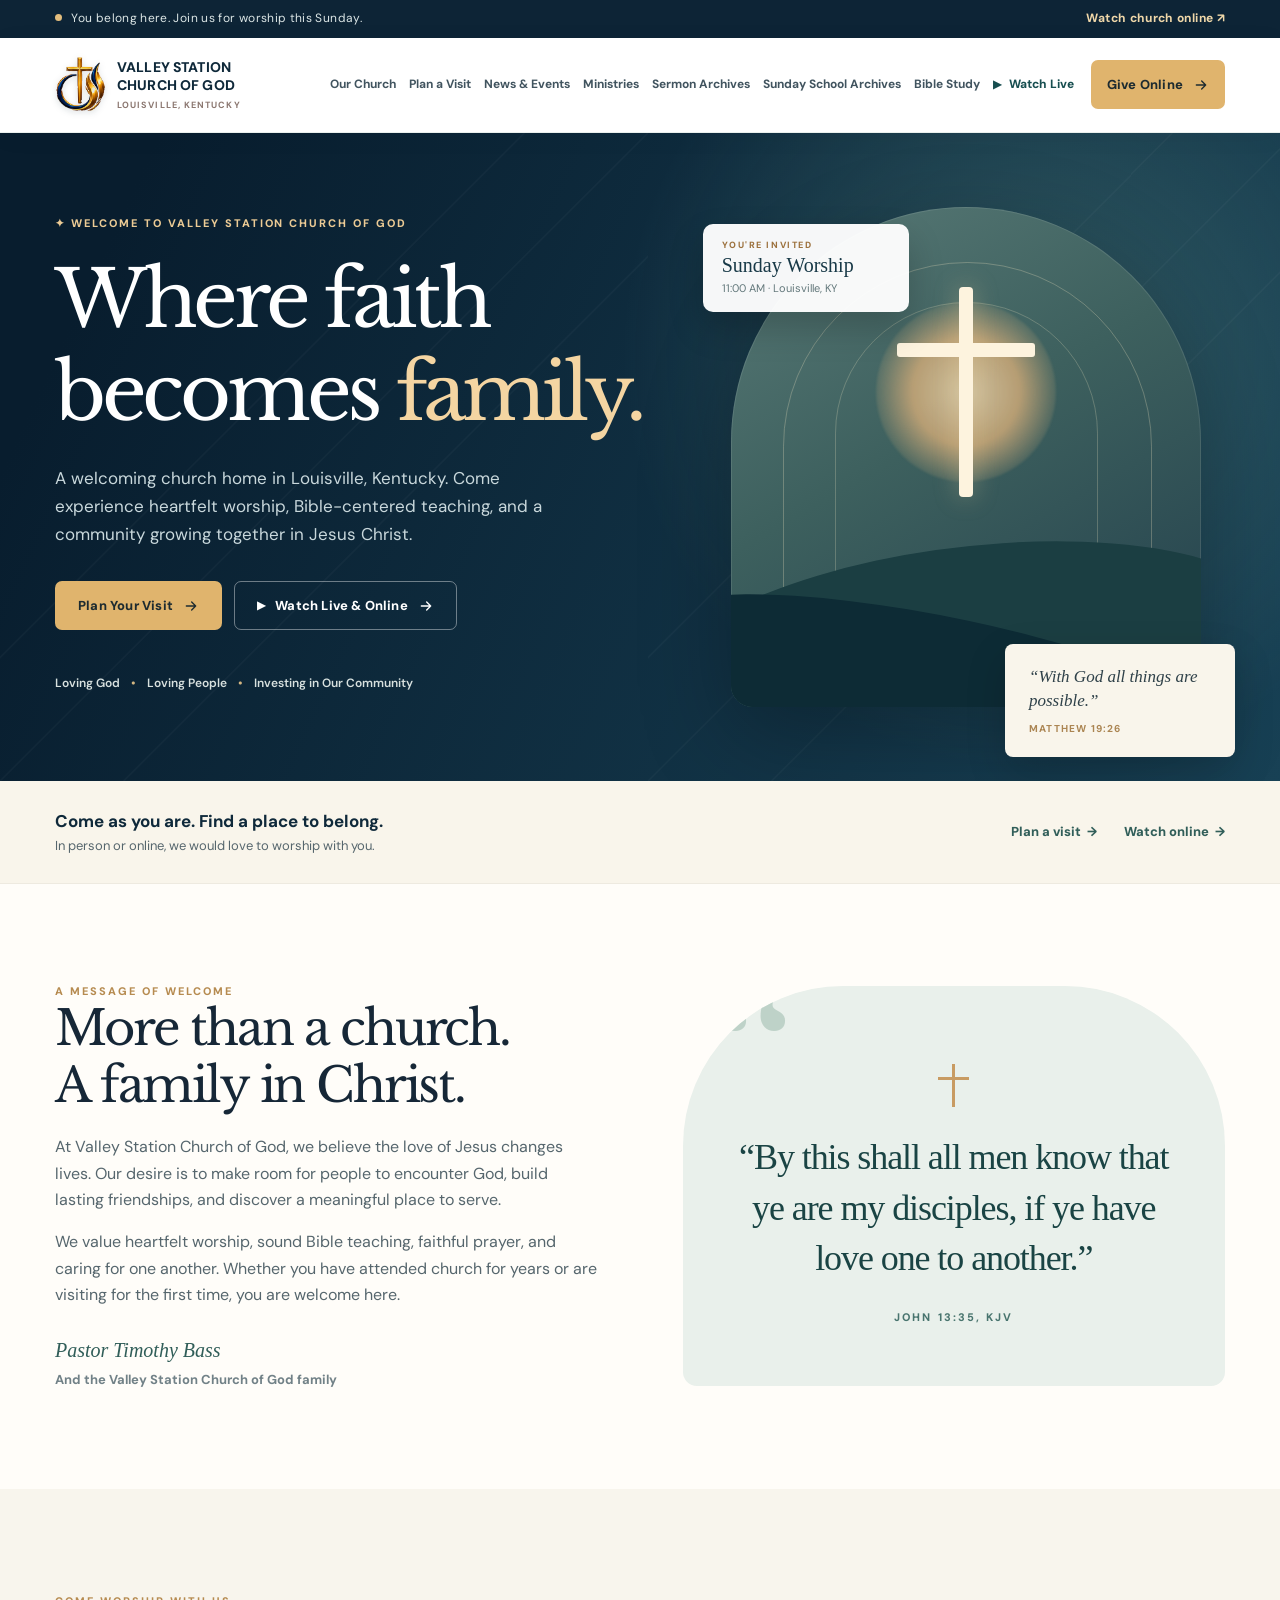
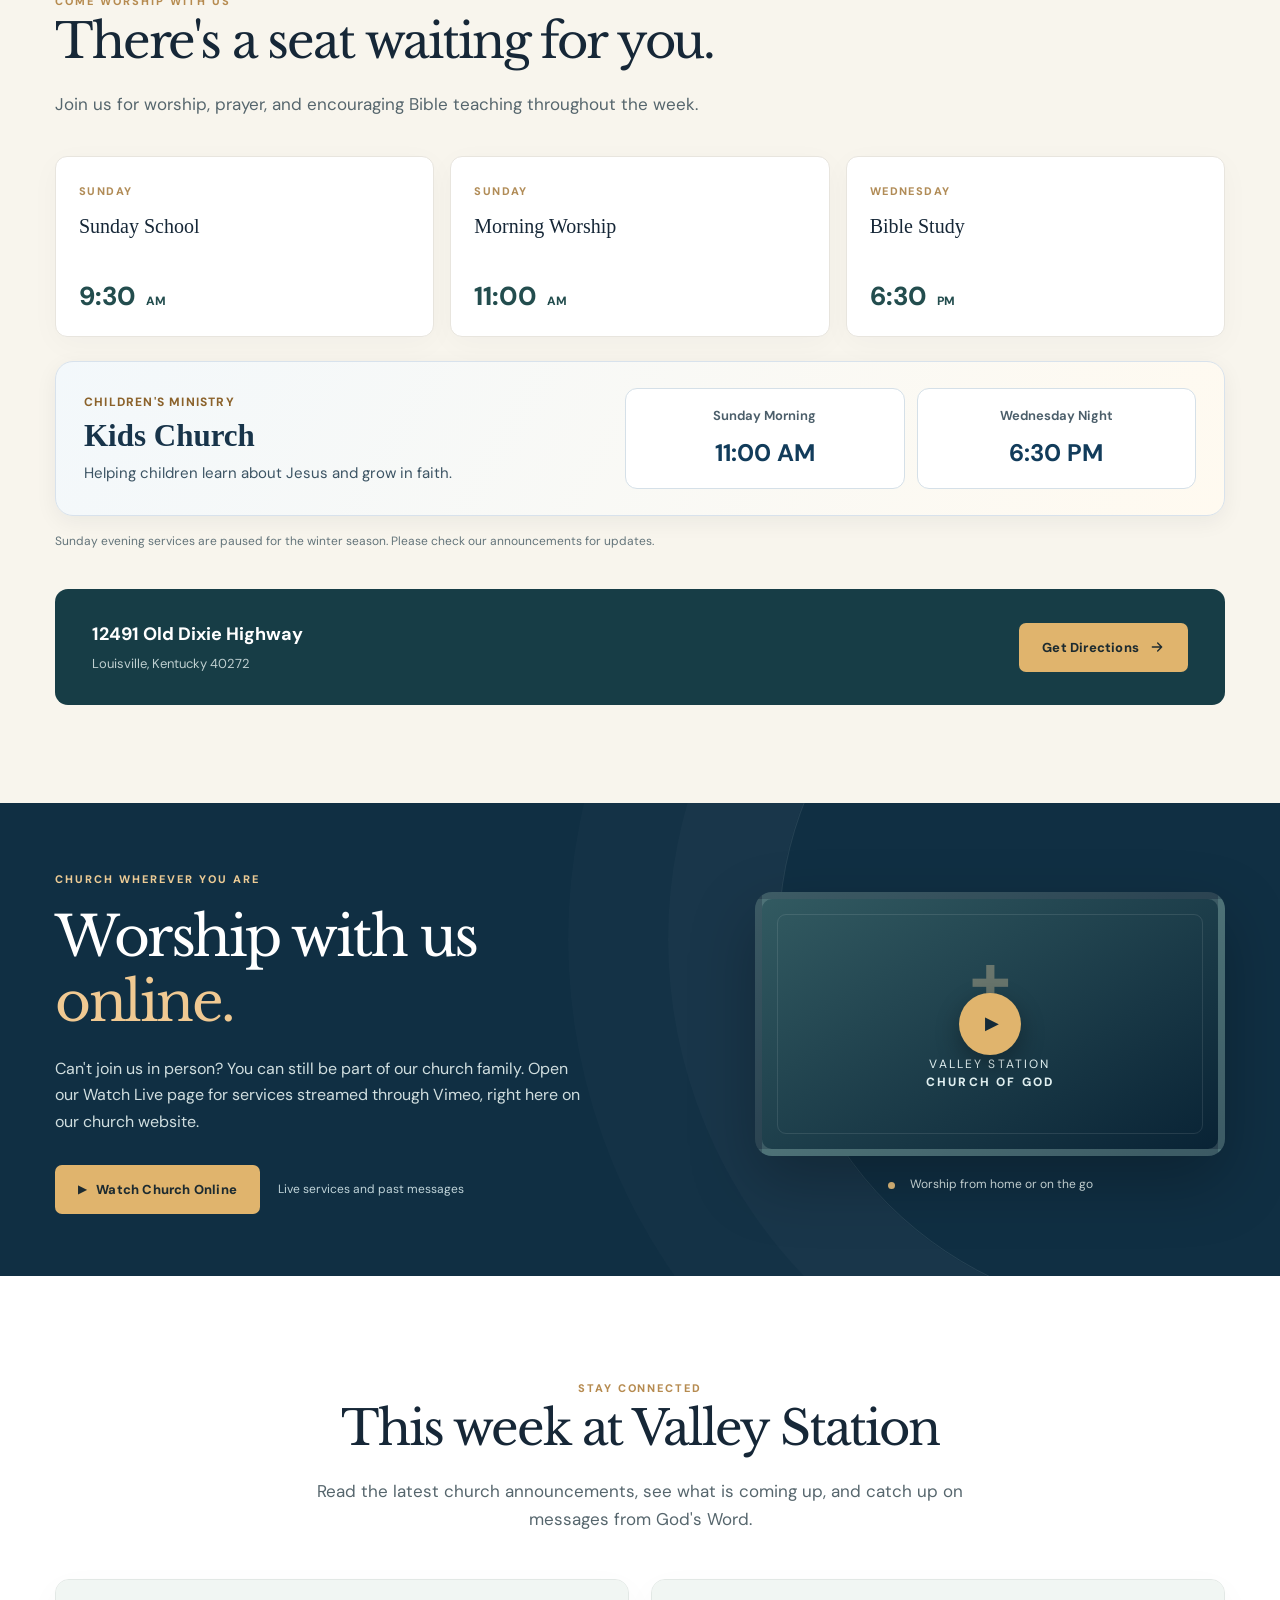
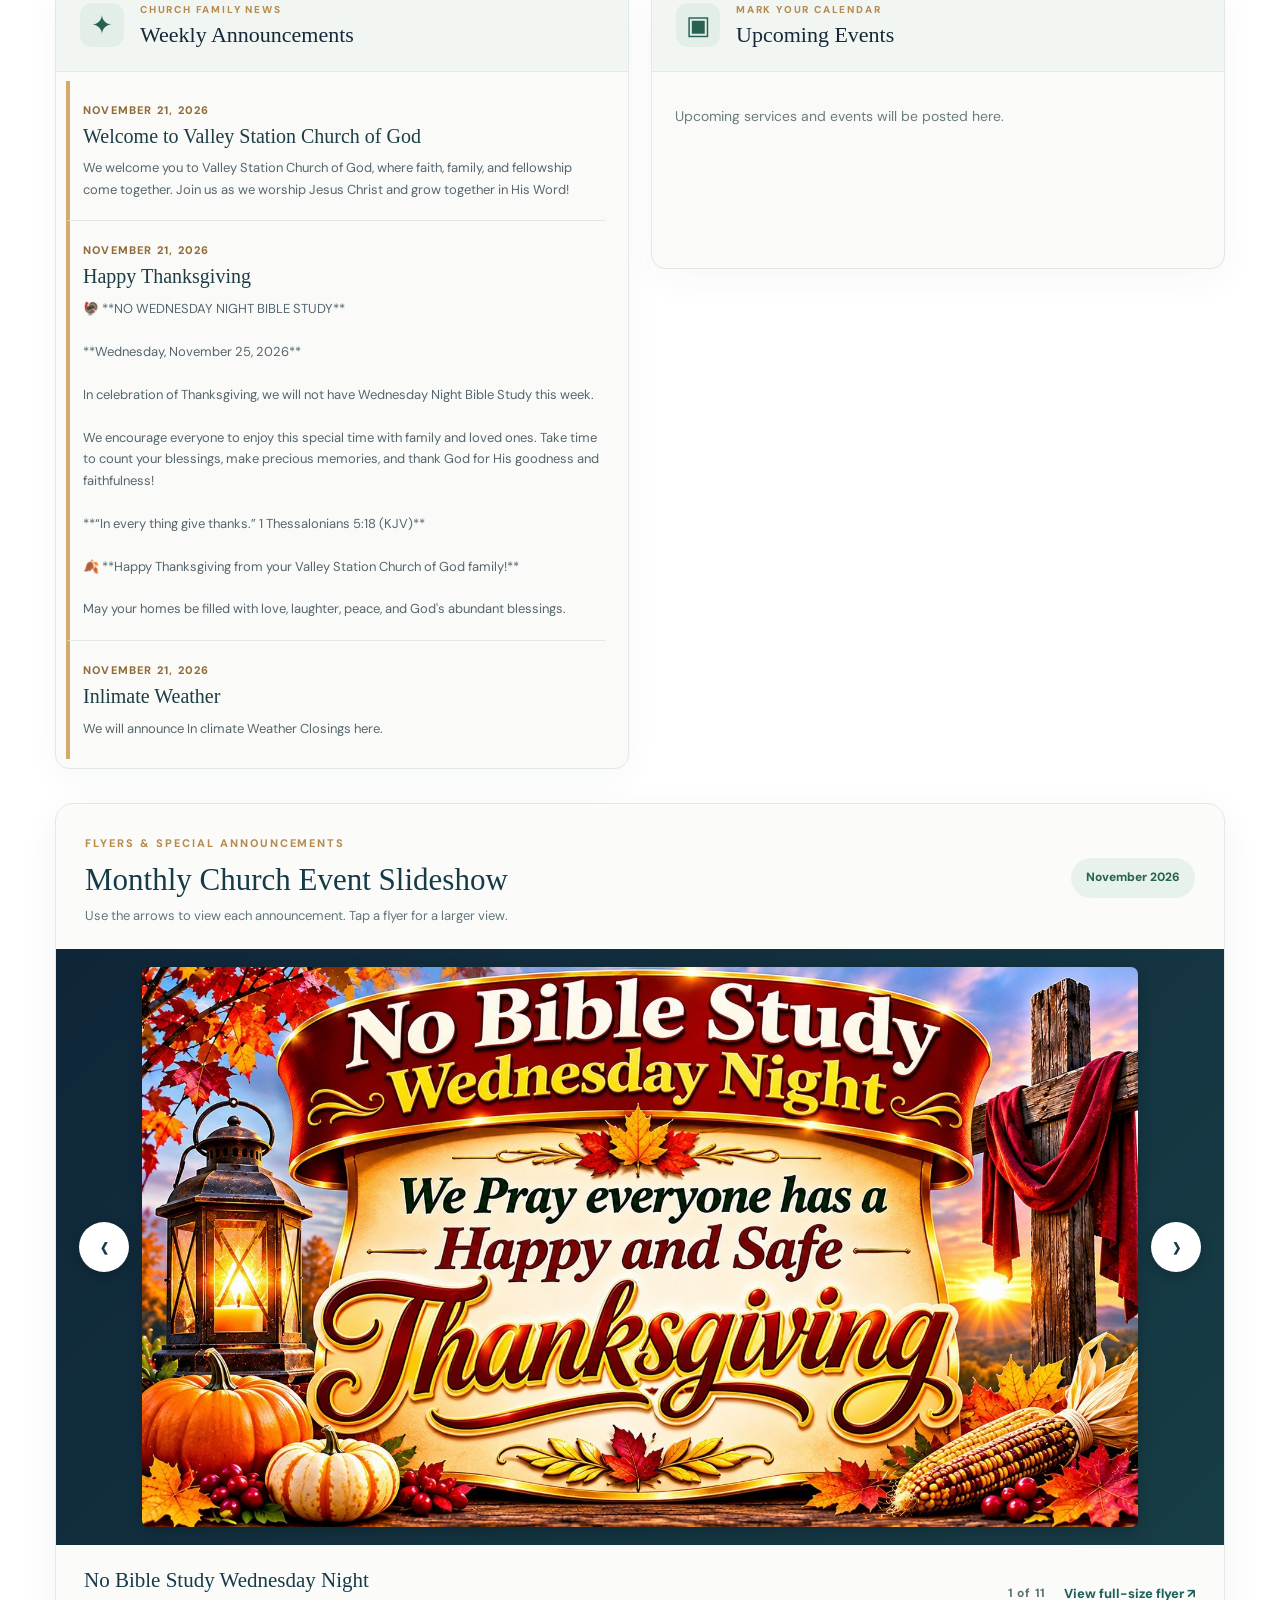
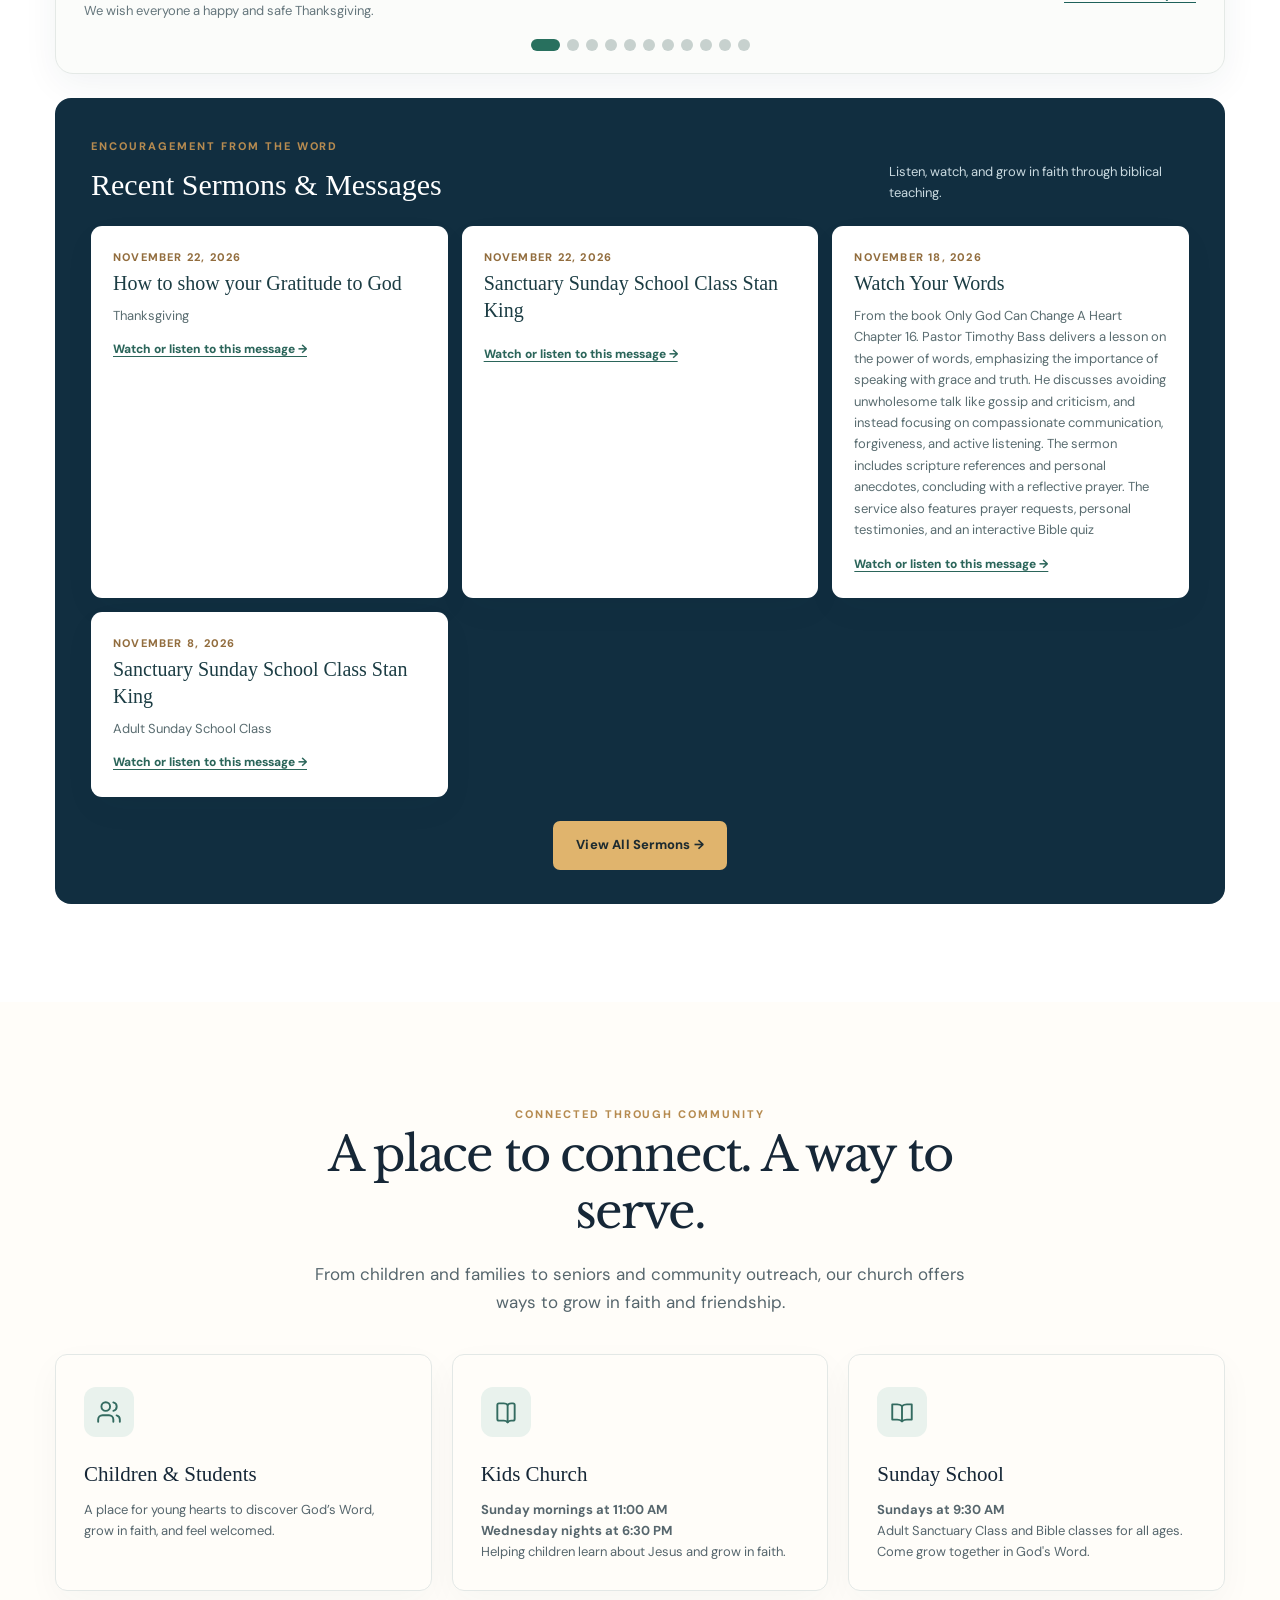
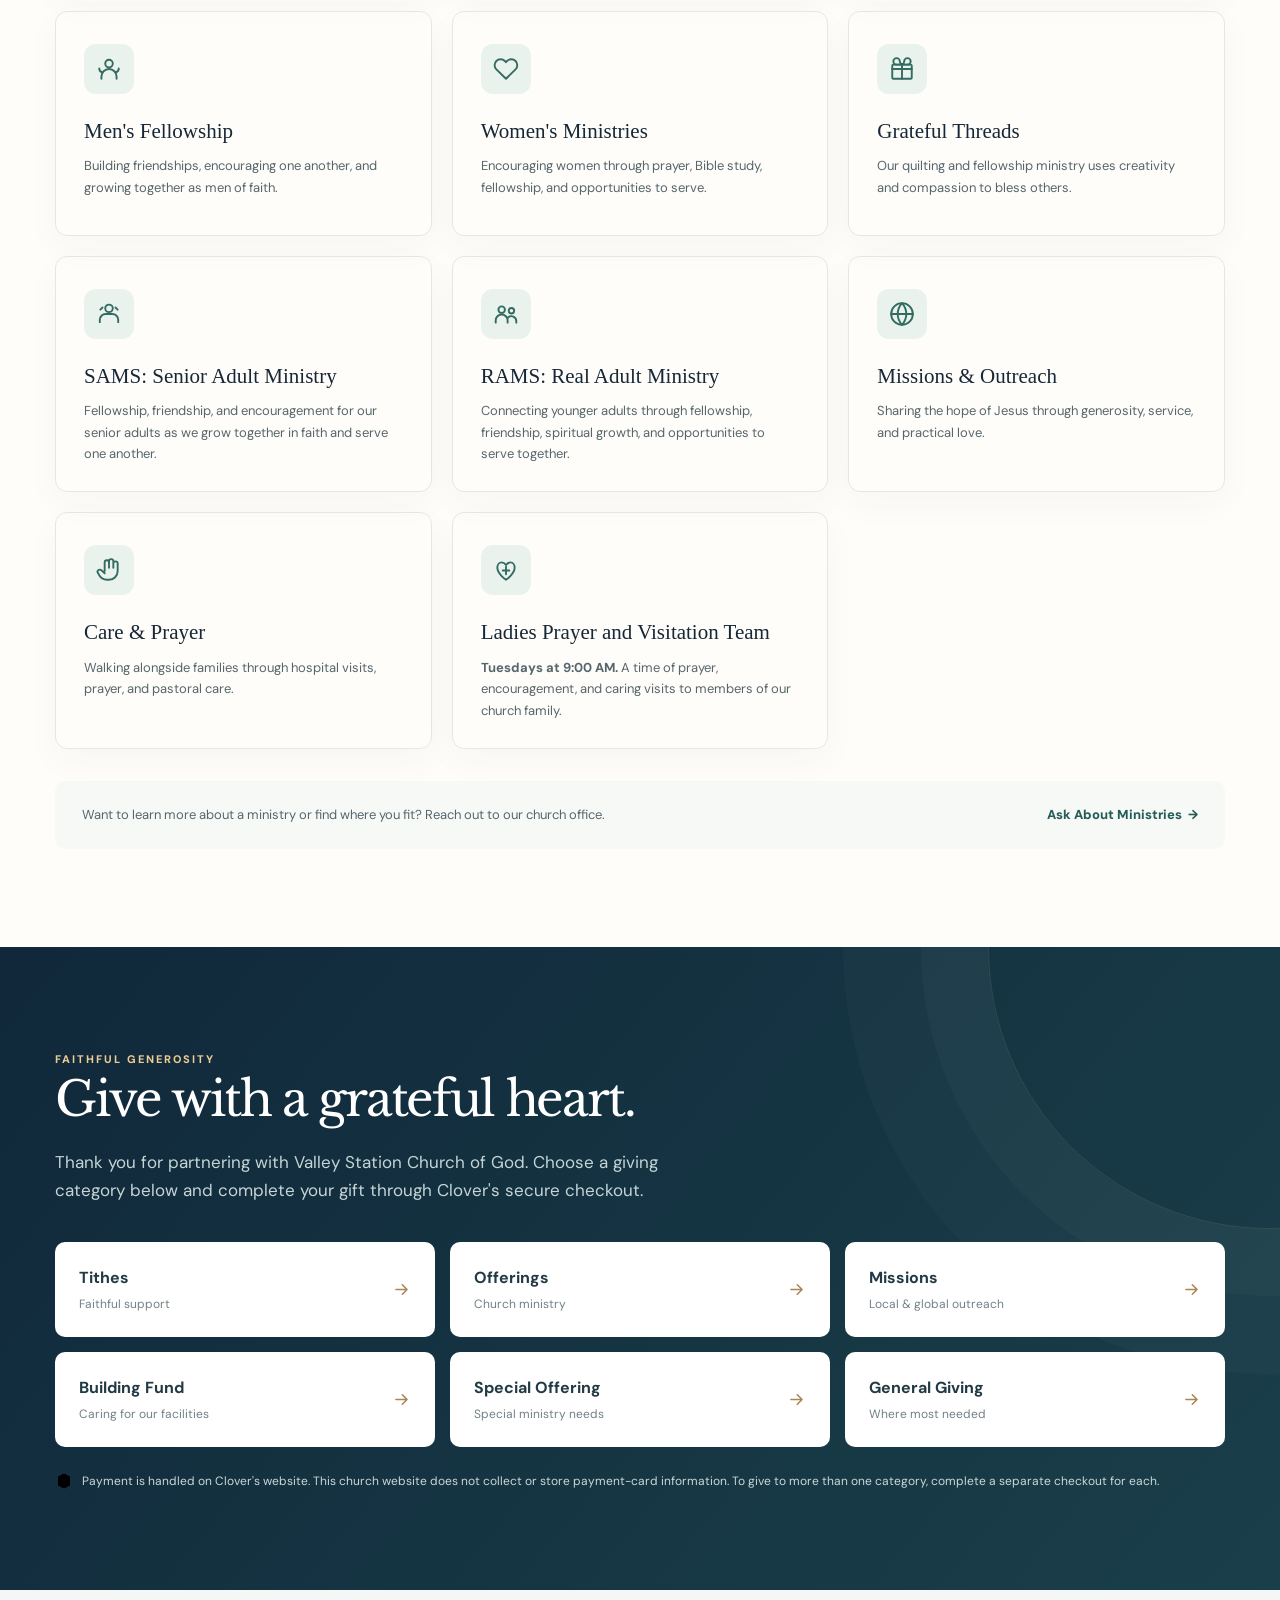
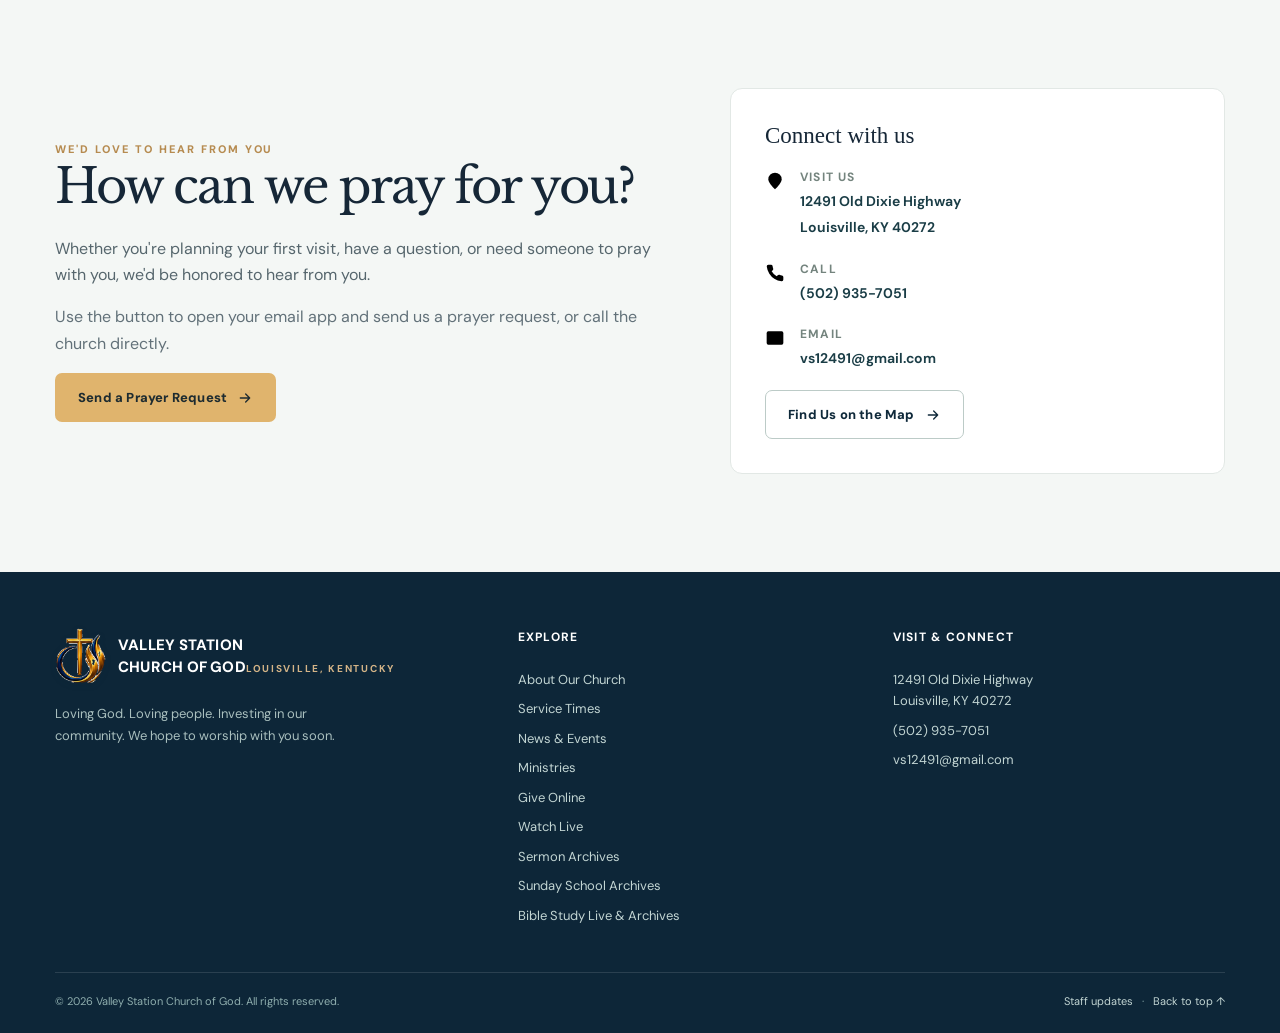
==== index.html @ 4fb1ce66 "Update navigation and footer links in index.html Added a new 'Bible Study Live & Archives' link to t" ====
<!doctype html>
<html lang="en">
<head>
  <meta charset="utf-8">
  <meta name="viewport" content="width=device-width, initial-scale=1">
  <meta name="theme-color" content="#112b40">
  <meta name="description" content="Welcome to Valley Station Church of God in Louisville, Kentucky. Join us for Spirit-filled worship, Bible teaching, ministries for every generation, and a place to belong.">
  <meta property="og:title" content="Valley Station Church of God | Welcome Home">
  <meta property="og:description" content="Loving God. Loving People. Investing in Our Community. A place for you in Louisville, Kentucky.">
  <meta property="og:type" content="website">
  <meta property="og:url" content="https://myvscog.org/">
  <meta name="color-scheme" content="light">
  <link rel="icon" href="assets/icon-192.png" type="image/png">
  <link rel="apple-touch-icon" href="assets/icon-192.png">
  <link rel="manifest" href="manifest.webmanifest">
  <link rel="preconnect" href="https://fonts.googleapis.com">
  <link rel="preconnect" href="https://fonts.gstatic.com" crossorigin>
  <link rel="stylesheet" href="styles.css">
  <link rel="stylesheet" href="events-slideshow.css">
  <style>@media (min-width: 1001px) {.schedule {grid-template-columns: repeat(3, minmax(0, 1fr));}}
  /* Kids Church service schedule, responsive and independent from the site's main CSS. */
  .kids-church-schedule {margin:24px 0 16px; padding:26px 28px; border:1px solid #d8e2ec; border-radius:18px; background:linear-gradient(120deg,#f3f8fb,#fffaf0); display:grid; grid-template-columns:minmax(0,1fr) minmax(310px,1.1fr); gap:22px; align-items:center; box-shadow:0 6px 22px rgba(10,35,58,.06);}
  .kids-church-intro {min-width:0;}
  .kids-church-label {display:block; font-size:12px; font-weight:750; text-transform:uppercase; letter-spacing:.1em; color:#8b622b; margin-bottom:5px;}
  .kids-church-intro h3 {font-family:Georgia,'Times New Roman',serif; color:#18344a; font-size:clamp(24px,3vw,31px); line-height:1.15; margin:0 0 8px;}
  .kids-church-intro p {color:#3c5464; font-size:15px; line-height:1.55; margin:0;}
  .kids-church-times {display:grid; grid-template-columns:repeat(2,minmax(0,1fr)); gap:12px;}
  .kids-church-time {background:#fff; border:1px solid #d5e0e8; border-radius:12px; padding:16px 13px; text-align:center; min-width:0;}
  .kids-church-time span {display:block; color:#4b5e6a; font-size:13px; font-weight:650; margin-bottom:6px;}
  .kids-church-time strong {display:block; color:#123c5b; font-size:clamp(19px,2vw,24px); white-space:nowrap;}
  @media(max-width:760px) {.kids-church-schedule {grid-template-columns:1fr; padding:20px; gap:16px;}}
  @media(max-width:390px) {.kids-church-times {grid-template-columns:1fr;}}
  </style>
  <title>Valley Station Church of God | Louisville, Kentucky</title>
  <script type="application/ld+json">{"@context":"https://schema.org","@type":"Church","name":"Valley Station Church of God","telephone":"+1-502-935-7051","email":"vs12491@gmail.com","address":{"@type":"PostalAddress","streetAddress":"12491 Old Dixie Highway","addressLocality":"Louisville","addressRegion":"KY","postalCode":"40272","addressCountry":"US"}}</script>
</head>
<body>
<a class="skip-link" href="#main">Skip to main content</a>
<div class="top-note"><div class="container"><span><span class="top-dot" aria-hidden="true"></span> You belong here. Join us for worship this Sunday.</span><a class="top-watch" href="/watch/">Watch church online <span aria-hidden="true">↗</span></a></div></div>
<header class="header" id="top"><div class="container nav">
<a class="brand" href="#top" aria-label="Valley Station Church of God homepage"><img src="assets/church-of-god-logo.png" class="brand-logo" alt="Church of God emblem" width="51" height="57"><span><span class="brand-name">VALLEY STATION<br>CHURCH OF GOD</span><span class="brand-sub">Louisville, Kentucky</span></span></a>
<button class="menu-toggle" type="button" aria-label="Open menu" aria-expanded="false" aria-controls="site-nav"><svg viewBox="0 0 24 24" fill="none" stroke="currentColor" stroke-width="2" stroke-linecap="round"><path d="M4 7h16M4 12h16M4 17h16"/></svg></button>
<nav class="nav-links" id="site-nav" aria-label="Main navigation"><a href="#welcome">Our Church</a><a href="#visit">Plan a Visit</a><a href="#news">News &amp; Events</a><a href="#ministries">Ministries</a><a href="/sermons/">Sermon Archives</a><a href="/sunday-school/">Sunday School Archives</a><a href="/bible-study/">Bible Study</a><a class="nav-watch" href="/watch/"><span aria-hidden="true">▶</span> Watch Live</a><a class="btn" href="#give">Give Online <svg aria-hidden="true" viewBox="0 0 24 24" fill="none" stroke="currentColor" stroke-width="2" stroke-linecap="round" stroke-linejoin="round"><path d="M5 12h14m-6-6 6 6-6 6"/></svg></a></nav>
</div></header>
<main id="main">
<section class="hero" aria-labelledby="hero-heading"><div class="container hero-inner"><div class="hero-copy"><span class="eyebrow light"><span class="tiny-cross" aria-hidden="true">✦</span> Welcome to Valley Station Church of God</span><h1 id="hero-heading">Where faith<br>becomes <em>family.</em></h1><p>A welcoming church home in Louisville, Kentucky. Come experience heartfelt worship, Bible-centered teaching, and a community growing together in Jesus Christ.</p><div class="hero-actions"><a class="btn" href="#visit">Plan Your Visit <svg aria-hidden="true" viewBox="0 0 24 24" fill="none" stroke="currentColor" stroke-width="2" stroke-linecap="round" stroke-linejoin="round"><path d="M5 12h14m-6-6 6 6-6 6"/></svg></a><a class="btn btn-outline" href="/watch/"><span class="play-icon" aria-hidden="true">▶</span> Watch Live &amp; Online <svg aria-hidden="true" viewBox="0 0 24 24" fill="none" stroke="currentColor" stroke-width="2" stroke-linecap="round" stroke-linejoin="round"><path d="M5 12h14m-6-6 6 6-6 6"/></svg></a></div><div class="hero-tags"><span>Loving God</span><span>Loving People</span><span>Investing in Our Community</span></div></div>
<div class="hero-art" aria-hidden="true"><div class="hero-art-frame"><div class="arc"></div><div class="sun"></div><div class="illustration-cross"></div><div class="hill"></div><div class="hill two"></div></div><div class="art-quote">“With God all things are possible.”<strong>Matthew 19:26</strong></div><div class="hero-service-badge"><span>YOU'RE INVITED</span><strong>Sunday Worship</strong><small>11:00 AM · Louisville, KY</small></div></div></div></section>
<div class="welcome-band"><div class="container welcome-band-inner"><div><strong>Come as you are. Find a place to belong.</strong><p>In person or online, we would love to worship with you.</p></div><div class="welcome-actions"><a href="#visit">Plan a visit &nbsp;→</a><a href="/watch/">Watch online &nbsp;→</a></div></div></div>
<section class="section story" id="welcome" aria-labelledby="welcome-heading"><div class="container split"><div><div class="eyebrow">A Message of Welcome</div><h2 id="welcome-heading">More than a church.<br>A family in Christ.</h2><p>At Valley Station Church of God, we believe the love of Jesus changes lives. Our desire is to make room for people to encounter God, build lasting friendships, and discover a meaningful place to serve.</p><p>We value heartfelt worship, sound Bible teaching, faithful prayer, and caring for one another. Whether you have attended church for years or are visiting for the first time, you are welcome here.</p><p class="signature">Pastor Timothy Bass</p><div class="signature-sub">And the Valley Station Church of God family</div></div><div class="verse-card"><span class="small-cross" aria-hidden="true"></span><blockquote>“By this shall all men know that ye are my disciples, if ye have love one to another.”</blockquote><cite>John 13:35, KJV</cite></div></div></section>
<section class="section section-visit" id="visit" aria-labelledby="visit-heading"><div class="container"><div class="section-head"><span class="eyebrow">Come Worship With Us</span><h2 id="visit-heading">There's a seat waiting for you.</h2><p>Join us for worship, prayer, and encouraging Bible teaching throughout the week.</p></div><div class="schedule">
<article class="time-card"><div class="day">Sunday</div><h3>Sunday School</h3><div class="time">9:30 <small>AM</small></div></article>
<article class="time-card"><div class="day">Sunday</div><h3>Morning Worship</h3><div class="time">11:00 <small>AM</small></div></article>

<article class="time-card"><div class="day">Wednesday</div><h3>Bible Study</h3><div class="time">6:30 <small>PM</small></div></article>
</div>
<div class="kids-church-schedule" aria-labelledby="kids-church-schedule-title">
  <div class="kids-church-intro">
    <span class="kids-church-label">Children's Ministry</span>
    <h3 id="kids-church-schedule-title">Kids Church</h3>
    <p>Helping children learn about Jesus and grow in faith.</p>
  </div>
  <div class="kids-church-times" aria-label="Kids Church meeting times">
    <div class="kids-church-time"><span>Sunday Morning</span><strong>11:00 AM</strong></div>
    <div class="kids-church-time"><span>Wednesday Night</span><strong>6:30 PM</strong></div>
  </div>
</div><p class="schedule-note">Sunday evening services are paused for the winter season. Please check our announcements for updates.</p><div class="visit-bottom"><div><div class="address">12491 Old Dixie Highway</div><p>Louisville, Kentucky 40272</p></div><a class="btn" href="https://www.google.com/maps/search/?api=1&amp;query=12491+Old+Dixie+Highway+Louisville+KY+40272" target="_blank" rel="noopener noreferrer">Get Directions <svg aria-hidden="true" viewBox="0 0 24 24" fill="none" stroke="currentColor" stroke-width="2" stroke-linecap="round" stroke-linejoin="round"><path d="M5 12h14m-6-6 6 6-6 6"/></svg></a></div></div></section>

<section class="livestream-feature" aria-labelledby="livestream-feature-title" id="watch-online">
  <div class="container livestream-feature-inner">
    <div class="livestream-feature-copy"><span class="eyebrow light">Church wherever you are</span><h2 id="livestream-feature-title">Worship with us <em>online.</em></h2><p>Can't join us in person? You can still be part of our church family. Open our Watch Live page for services streamed through Vimeo, right here on our church website.</p><div class="livestream-feature-actions"><a class="btn" href="/watch/"><span class="play-icon" aria-hidden="true">▶</span> Watch Church Online</a><span>Live services and past messages</span></div></div>
    <div class="livestream-feature-art" aria-hidden="true"><div class="watch-art-screen"><div class="watch-art-mark">✝</div><span class="watch-art-play">▶</span><p>VALLEY STATION<br><strong>CHURCH OF GOD</strong></p></div><div class="watch-art-caption"><span class="caption-dot"></span> Worship from home or on the go</div></div>
  </div>
</section>
<section class="section updates-section" id="news" aria-labelledby="news-heading">
  <div class="container">
    <div class="section-head center">
      <span class="eyebrow">Stay Connected</span>
      <h2 id="news-heading">This week at Valley Station</h2>
      <p>Read the latest church announcements, see what is coming up, and catch up on messages from God's Word.</p>
    </div>
    <div class="updates-grid">
      <section class="updates-panel" aria-labelledby="announcements-heading">
        <div class="updates-panel-header"><span class="updates-icon" aria-hidden="true">✦</span><div><div class="eyebrow">Church Family News</div><h3 id="announcements-heading">Weekly Announcements</h3></div></div>
        <div id="announcements-list" class="updates-list" aria-live="polite"><p class="updates-loading">Loading announcements…</p></div>
      </section>
      <section class="updates-panel" aria-labelledby="events-heading">
        <div class="updates-panel-header"><span class="updates-icon" aria-hidden="true">▣</span><div><div class="eyebrow">Mark Your Calendar</div><h3 id="events-heading">Upcoming Events</h3></div></div>
        <div id="events-list" class="updates-list" aria-live="polite"><p class="updates-loading">Loading events…</p></div>
      </section>
    </div>
    <!-- Monthly slide gallery appears directly below Upcoming Events -->
    <section id="event-showcase" class="event-showcase" aria-labelledby="event-slideshow-heading">
      <div class="event-showcase-heading">
        <div><span class="eyebrow">Flyers &amp; Special Announcements</span><h3 id="event-slideshow-heading">Monthly Church Event Slideshow</h3><p>Use the arrows to view each announcement. Tap a flyer for a larger view.</p></div>
        <span class="event-showcase-chip" id="event-slide-month">Church Events</span>
      </div>
      <div class="event-showcase-stage" tabindex="0" role="region" aria-roledescription="carousel" aria-label="Monthly church event flyers">
        <button type="button" class="event-showcase-arrow" id="event-slide-prev" aria-label="Previous event slide" disabled>‹</button>
        <figure class="event-showcase-image"><img id="event-slide-image" alt="Church event flyer" src="" loading="lazy" decoding="async"></figure>
        <button type="button" class="event-showcase-arrow" id="event-slide-next" aria-label="Next event slide" disabled>›</button>
      </div>
      <div class="event-showcase-info">
        <div class="event-showcase-title"><h4 id="event-slide-title">Loading events…</h4><p id="event-slide-details">Monthly church announcements and activities.</p></div>
        <div class="event-showcase-tools"><span class="event-showcase-count" id="event-slide-count" aria-live="polite">1 of 1</span><a id="event-slide-open" class="event-flyer-link" target="_blank" rel="noopener noreferrer" href="#" hidden>View full-size flyer ↗</a></div>
      </div>
      <div class="event-showcase-dots" id="event-slide-dots" aria-label="Choose an event slide"></div>
    </section>
    <section class="sermon-panel" aria-labelledby="sermons-heading">
      <div class="sermon-header"><div><span class="eyebrow">Encouragement From the Word</span><h3 id="sermons-heading">Recent Sermons &amp; Messages</h3></div><p>Listen, watch, and grow in faith through biblical teaching.</p></div>
      <div id="sermons-list" class="sermons-list" aria-live="polite"><p class="updates-loading">Loading sermons…</p></div>
    </section>
  </div>
</section>
<section class="section" id="ministries" aria-labelledby="ministries-heading"><div class="container"><div class="section-head center"><span class="eyebrow">Connected Through Community</span><h2 id="ministries-heading">A place to connect. A way to serve.</h2><p>From children and families to seniors and community outreach, our church offers ways to grow in faith and friendship.</p></div><div class="ministry-grid"><article class="ministry"><div class="ministry-icon"><svg viewBox="0 0 24 24" aria-hidden="true"><path d="M16 21v-2a4 4 0 0 0-4-4H6a4 4 0 0 0-4 4v2"/><circle cx="9" cy="7" r="4"/><path d="M22 21v-2a4 4 0 0 0-3-3.9M16 3.1a4 4 0 0 1 0 7.8"/></svg></div><h3>Children & Students</h3><p>A place for young hearts to discover God’s Word, grow in faith, and feel welcomed.</p></article>
<article class="ministry kids-church-ministry"><div class="ministry-icon" aria-hidden="true"><svg viewBox="0 0 24 24" fill="none" stroke="currentColor" stroke-width="1.9" stroke-linecap="round" stroke-linejoin="round"><path d="M4 5.5c0-.8.7-1.5 1.5-1.5H10c1.4 0 2.7.6 3.5 1.5.8-.9 2.1-1.5 3.5-1.5h1.5c.8 0 1.5.7 1.5 1.5v13c0 .8-.7 1.5-1.5 1.5H17c-1.4 0-2.7.6-3.5 1.5-.8-.9-2.1-1.5-3.5-1.5H5.5c-.8 0-1.5-.7-1.5-1.5z"/><path d="M13.5 5.5v16"/></svg></div><h3>Kids Church</h3><p><strong>Sunday mornings at 11:00 AM</strong><br><strong>Wednesday nights at 6:30 PM</strong><br>Helping children learn about Jesus and grow in faith.</p></article>
<article class="ministry sunday-school-ministry"><div class="ministry-icon" aria-hidden="true"><svg viewBox="0 0 24 24" fill="none" stroke="currentColor" stroke-width="1.8" stroke-linecap="round" stroke-linejoin="round"><path d="M12 6.5C10.7 5.5 9.2 5 7.5 5H3v14h4.5c1.7 0 3.2.5 4.5 1.5 1.3-1 2.8-1.5 4.5-1.5H21V5h-4.5c-1.7 0-3.2.5-4.5 1.5Z"/><path d="M12 6.5v14"/></svg></div><h3>Sunday School</h3><p><strong>Sundays at 9:30 AM</strong><br>Adult Sanctuary Class and Bible classes for all ages. Come grow together in God's Word.</p></article>
<article class="ministry"><div class="ministry-icon" aria-hidden="true"><svg viewBox="0 0 24 24" fill="none" stroke="currentColor" stroke-width="1.8" stroke-linecap="round" stroke-linejoin="round"><circle cx="12" cy="7" r="3.5"/><path d="M5 21v-2a7 7 0 0 1 14 0v2M3 11.5a3.5 3.5 0 0 0 3 3.5m15-3.5a3.5 3.5 0 0 1-3 3.5"/></svg></div><h3>Men's Fellowship</h3><p>Building friendships, encouraging one another, and growing together as men of faith.</p></article>
<article class="ministry"><div class="ministry-icon" aria-hidden="true"><svg viewBox="0 0 24 24" fill="none" stroke="currentColor" stroke-width="1.8" stroke-linecap="round" stroke-linejoin="round"><path d="M20.8 4.6a5.5 5.5 0 0 0-7.8 0L12 5.7l-1.1-1.1a5.5 5.5 0 0 0-7.8 7.8L12 21l8.8-8.6a5.5 5.5 0 0 0 0-7.8Z"/></svg></div><h3>Women's Ministries</h3><p>Encouraging women through prayer, Bible study, fellowship, and opportunities to serve.</p></article>
<article class="ministry"><div class="ministry-icon"><svg viewBox="0 0 24 24" aria-hidden="true"><rect x="3" y="8" width="18" height="13" rx="1"/><path d="M12 8v13M3 12h18M12 8H7a3 3 0 1 1 3-3c0 1.7 2 3 2 3Zm0 0h5a3 3 0 1 0-3-3c0 1.7-2 3-2 3Z"/></svg></div><h3>Grateful Threads</h3><p>Our quilting and fellowship ministry uses creativity and compassion to bless others.</p></article>
<article class="ministry sams-ministry"><div class="ministry-icon" aria-hidden="true"><svg viewBox="0 0 24 24" fill="none" stroke="currentColor" stroke-width="1.8" stroke-linecap="round" stroke-linejoin="round"><path d="M3.5 19.5v-2.1a5.4 5.4 0 0 1 5.4-5.4h6.2a5.4 5.4 0 0 1 5.4 5.4v2.1"/><circle cx="12" cy="6.8" r="3.5"/><path d="M6 6 4 8M18 6l2 2"/></svg></div><h3>SAMS: Senior Adult Ministry</h3><p>Fellowship, friendship, and encouragement for our senior adults as we grow together in faith and serve one another.</p></article>
<article class="ministry rams-ministry"><div class="ministry-icon" aria-hidden="true"><svg viewBox="0 0 24 24" fill="none" stroke="currentColor" stroke-width="1.8" stroke-linecap="round" stroke-linejoin="round"><circle cx="8" cy="8" r="3"/><circle cx="17" cy="9" r="2.5"/><path d="M2.5 20v-2a5.5 5.5 0 0 1 11 0v2M14 15.2a4.5 4.5 0 0 1 7.5 3.3V20"/></svg></div><h3>RAMS: Real Adult Ministry</h3><p>Connecting younger adults through fellowship, friendship, spiritual growth, and opportunities to serve together.</p></article>
<article class="ministry"><div class="ministry-icon"><svg viewBox="0 0 24 24" aria-hidden="true"><circle cx="12" cy="12" r="10"/><path d="M2 12h20M12 2a15.3 15.3 0 0 1 4 10 15.3 15.3 0 0 1-4 10 15.3 15.3 0 0 1-4-10 15.3 15.3 0 0 1 4-10Z"/></svg></div><h3>Missions & Outreach</h3><p>Sharing the hope of Jesus through generosity, service, and practical love.</p></article>
<article class="ministry"><div class="ministry-icon"><svg viewBox="0 0 24 24" aria-hidden="true"><path d="M8 13V5a2 2 0 0 1 4 0v5-6a2 2 0 0 1 4 0v6-4a2 2 0 0 1 4 0v7a8 8 0 0 1-8 8h-2a8 8 0 0 1-6.7-3.6L2 15a2 2 0 0 1 3-2.7L8 15"/></svg></div><h3>Care & Prayer</h3><p>Walking alongside families through hospital visits, prayer, and pastoral care.</p></article><article class="ministry"><div class="ministry-icon"><svg viewBox="0 0 24 24" aria-hidden="true" fill="none" stroke="currentColor" stroke-width="1.8" stroke-linecap="round" stroke-linejoin="round"><path d="M12 21s-8-5.1-8-11.2C4 6.7 5.9 5 7.9 5c1.9 0 3.1 1 4.1 2.4C13 6 14.2 5 16.1 5 18.1 5 20 6.7 20 9.8 20 15.9 12 21 12 21Z"/><path d="M12 9v7M9 12.5h6"/></svg></div><h3>Ladies Prayer and Visitation Team</h3><p><strong>Tuesdays at 9:00 AM.</strong> A time of prayer, encouragement, and caring visits to members of our church family.</p></article></div><div class="ministry-cta"><p>Want to learn more about a ministry or find where you fit? Reach out to our church office.</p><a href="mailto:vs12491@gmail.com?subject=Ministry%20Information">Ask About Ministries &nbsp;→</a></div></div></section>
<section class="section giving" id="give" aria-labelledby="give-heading"><div class="container"><div class="section-head"><span class="eyebrow light">Faithful Generosity</span><h2 id="give-heading">Give with a grateful heart.</h2><p>Thank you for partnering with Valley Station Church of God. Choose a giving category below and complete your gift through Clover's secure checkout.</p></div><div class="giving-grid"><a class="giving-link" href="https://link.clover.com/urlshortener/RnvDZS" target="_blank" rel="noopener noreferrer" aria-label="Give to Tithes using Clover"><span><strong>Tithes</strong><small>Faithful support</small></span><svg aria-hidden="true" viewBox="0 0 24 24" fill="none" stroke="currentColor" stroke-width="2" stroke-linecap="round" stroke-linejoin="round"><path d="M5 12h14m-6-6 6 6-6 6"/></svg></a>
<a class="giving-link" href="https://link.clover.com/urlshortener/9r622j" target="_blank" rel="noopener noreferrer" aria-label="Give to Offerings using Clover"><span><strong>Offerings</strong><small>Church ministry</small></span><svg aria-hidden="true" viewBox="0 0 24 24" fill="none" stroke="currentColor" stroke-width="2" stroke-linecap="round" stroke-linejoin="round"><path d="M5 12h14m-6-6 6 6-6 6"/></svg></a>
<a class="giving-link" href="https://link.clover.com/urlshortener/yMLg2k" target="_blank" rel="noopener noreferrer" aria-label="Give to Missions using Clover"><span><strong>Missions</strong><small>Local & global outreach</small></span><svg aria-hidden="true" viewBox="0 0 24 24" fill="none" stroke="currentColor" stroke-width="2" stroke-linecap="round" stroke-linejoin="round"><path d="M5 12h14m-6-6 6 6-6 6"/></svg></a>
<a class="giving-link" href="https://link.clover.com/urlshortener/yRZ9Yh" target="_blank" rel="noopener noreferrer" aria-label="Give to Building Fund using Clover"><span><strong>Building Fund</strong><small>Caring for our facilities</small></span><svg aria-hidden="true" viewBox="0 0 24 24" fill="none" stroke="currentColor" stroke-width="2" stroke-linecap="round" stroke-linejoin="round"><path d="M5 12h14m-6-6 6 6-6 6"/></svg></a>
<a class="giving-link" href="https://link.clover.com/urlshortener/7Xd7CC" target="_blank" rel="noopener noreferrer" aria-label="Give to Special Offering using Clover"><span><strong>Special Offering</strong><small>Special ministry needs</small></span><svg aria-hidden="true" viewBox="0 0 24 24" fill="none" stroke="currentColor" stroke-width="2" stroke-linecap="round" stroke-linejoin="round"><path d="M5 12h14m-6-6 6 6-6 6"/></svg></a>
<a class="giving-link" href="https://link.clover.com/urlshortener/b52jKz" target="_blank" rel="noopener noreferrer" aria-label="Give to General Giving using Clover"><span><strong>General Giving</strong><small>Where most needed</small></span><svg aria-hidden="true" viewBox="0 0 24 24" fill="none" stroke="currentColor" stroke-width="2" stroke-linecap="round" stroke-linejoin="round"><path d="M5 12h14m-6-6 6 6-6 6"/></svg></a></div><div class="giving-note"><svg viewBox="0 0 24 24" aria-hidden="true"><path d="m12 22 8-4V6l-8-4-8 4v12l8 4Z"/><path d="m9 12 2 2 4-4"/></svg><span>Payment is handled on Clover's website. This church website does not collect or store payment-card information. To give to more than one category, complete a separate checkout for each.</span></div></div></section>
<section class="section cta-section" id="contact" aria-labelledby="contact-heading"><div class="container cta"><div><div class="eyebrow">We'd Love to Hear From You</div><h2 id="contact-heading">How can we pray for you?</h2><p>Whether you're planning your first visit, have a question, or need someone to pray with you, we'd be honored to hear from you.</p><p class="muted">Use the button to open your email app and send us a prayer request, or call the church directly.</p><a class="btn" href="mailto:vs12491@gmail.com?subject=Prayer%20Request&amp;body=Hello%20Valley%20Station%20Church%20of%20God%2C%0A%0AI%20would%20appreciate%20prayer%20for%3A%0A%0A">Send a Prayer Request <svg aria-hidden="true" viewBox="0 0 24 24" fill="none" stroke="currentColor" stroke-width="2" stroke-linecap="round" stroke-linejoin="round"><path d="M5 12h14m-6-6 6 6-6 6"/></svg></a></div><div class="cta-panel"><h3>Connect with us</h3><div class="contact-row"><svg viewBox="0 0 24 24" aria-hidden="true"><path d="M20 10c0 5-8 12-8 12S4 15 4 10a8 8 0 1 1 16 0Z"/><circle cx="12" cy="10" r="2.5"/></svg><div><strong>Visit us</strong><span>12491 Old Dixie Highway<br>Louisville, KY 40272</span></div></div><div class="contact-row"><svg viewBox="0 0 24 24" aria-hidden="true"><path d="M22 16.9v3a2 2 0 0 1-2.2 2 19.8 19.8 0 0 1-8.6-3.1 19.4 19.4 0 0 1-6-6A19.8 19.8 0 0 1 2.1 4.2 2 2 0 0 1 4.1 2h3a2 2 0 0 1 2 1.7c.1 1 .3 2 .7 2.9a2 2 0 0 1-.5 2.1L8 10a16 16 0 0 0 6 6l1.3-1.3a2 2 0 0 1 2.1-.5c.9.4 1.9.6 2.9.7a2 2 0 0 1 1.7 2Z"/></svg><div><strong>Call</strong><a href="tel:+15029357051">(502) 935-7051</a></div></div><div class="contact-row"><svg viewBox="0 0 24 24" aria-hidden="true"><rect x="2" y="4" width="20" height="16" rx="2"/><path d="m22 6-10 7L2 6"/></svg><div><strong>Email</strong><a href="mailto:vs12491@gmail.com">vs12491@gmail.com</a></div></div><a class="btn btn-ghost" href="https://www.google.com/maps/search/?api=1&amp;query=Valley+Station+Church+of+God+12491+Old+Dixie+Highway" target="_blank" rel="noopener noreferrer">Find Us on the Map <svg aria-hidden="true" viewBox="0 0 24 24" fill="none" stroke="currentColor" stroke-width="2" stroke-linecap="round" stroke-linejoin="round"><path d="M5 12h14m-6-6 6 6-6 6"/></svg></a></div></div></section>
</main>
<footer class="footer"><div class="container"><div class="footer-grid"><div><a class="brand" href="#top"><img src="assets/church-of-god-logo.png" class="brand-logo" alt="Church of God emblem" width="51" height="57"><span><span class="brand-name">VALLEY STATION<br>CHURCH OF GOD</span><span class="brand-sub">Louisville, Kentucky</span></span></a><p>Loving God. Loving people. Investing in our community. We hope to worship with you soon.</p></div><div><h4>Explore</h4><a href="#welcome">About Our Church</a><a href="#visit">Service Times</a><a href="#news">News &amp; Events</a><a href="#ministries">Ministries</a><a href="#give">Give Online</a><a href="/watch/">Watch Live</a><a href="/sermons/">Sermon Archives</a><a href="/sunday-school/">Sunday School Archives</a><a href="/bible-study/">Bible Study Live &amp; Archives</a></div><div><h4>Visit & Connect</h4><a href="https://www.google.com/maps/search/?api=1&amp;query=12491+Old+Dixie+Highway+Louisville+KY+40272" target="_blank" rel="noopener noreferrer">12491 Old Dixie Highway<br>Louisville, KY 40272</a><a href="tel:+15029357051">(502) 935-7051</a><a href="mailto:vs12491@gmail.com">vs12491@gmail.com</a></div></div><div class="footer-bottom"><span>© <span id="year">2026</span> Valley Station Church of God. All rights reserved.</span><span><a href="https://app.pagescms.org/" target="_blank" rel="noopener noreferrer" title="Authorized church editors only">Staff updates</a> &nbsp; · &nbsp; <a href="#top">Back to top ↑</a></span></div></div></footer>
<script src="site.js" defer></script>
<script src="updates.js" defer></script>
<script src="events-slideshow.js" defer></script>
</body></html>
---- styles.css ----
/* Valley Station Church of God | custom lightweight 2026 design */
@import url('https://fonts.googleapis.com/css2?family=DM+Sans:wght@400;500;600;700;800&family=Libre+Baskerville:wght@400;700&display=swap');
:root{--ink:#162737;--navy:#112b40;--navy-dark:#0b2032;--pine:#275f59;--gold:#d7ad70;--pale:#f5f3ed;--mist:#f1f7f5;--muted:#627179;--border:#e3e8e6;--white:#fff;--radius:18px}
*{box-sizing:border-box}html{scroll-behavior:smooth;scroll-padding-top:110px}body{margin:0;background:#fff;color:var(--ink);font:16px/1.65 'DM Sans',Arial,sans-serif;-webkit-font-smoothing:antialiased}a{color:inherit;text-decoration:none}a:focus-visible,button:focus-visible{outline:3px solid var(--gold);outline-offset:4px}button{font:inherit}.container{width:min(1170px,calc(100% - 48px));margin:auto}.skip-link{position:absolute;left:-9999px;top:10px;z-index:50;background:#fff;padding:12px 18px}.skip-link:focus{left:10px}.eyebrow{font-weight:800;letter-spacing:.18em;font-size:11px;text-transform:uppercase;color:#b68b50}.eyebrow.light{color:#eccb95}h1,h2,h3,p{margin-top:0}h1,h2,.display{font-family:'Libre Baskerville',Georgia,serif;letter-spacing:-.045em;line-height:1.19}h2{font-size:clamp(30px,4vw,48px);font-weight:400;margin-bottom:20px}h3{font-size:21px;line-height:1.3}p{color:#56666d}.btn{display:inline-flex;gap:10px;justify-content:center;align-items:center;min-height:49px;padding:12px 22px;border-radius:6px;background:var(--gold);color:#1d2b30;font-weight:800;font-size:13px;letter-spacing:.015em;border:1px solid transparent;transition:transform .2s,filter .2s}.btn:hover{transform:translateY(-2px);filter:brightness(1.05)}.btn svg{height:16px;width:16px}.btn-outline{border-color:rgba(255,255,255,.4);background:transparent;color:#fff}.btn-ghost{border-color:#bccbc7;background:#fff;color:var(--navy)}.section{padding:98px 0}.section-head{max-width:660px;margin-bottom:38px}.section-head p{font-size:17px}.section-head.center{margin-inline:auto;text-align:center}.muted{color:var(--muted)}
.top-note{background:#0d2436;color:#dce6e6;font-size:12px;letter-spacing:.03em}.top-note .container{display:flex;justify-content:space-between;gap:12px;padding:9px 0}.top-note a:hover{text-decoration:underline}.top-note .location{opacity:.83}.header{z-index:30;position:sticky;top:0;background:rgba(255,255,255,.98);border-bottom:1px solid #eaf0ed;backdrop-filter:blur(12px)}.nav{min-height:88px;display:flex;align-items:center;justify-content:space-between;gap:22px}.brand{display:flex;align-items:center;gap:12px;min-width:0}.brand-logo{height:57px;width:51px;object-fit:contain}.brand-name{font-size:15px;line-height:1.24;font-weight:800;letter-spacing:.015em;color:var(--navy)}.brand-sub{font-size:10px;letter-spacing:.17em;font-weight:700;text-transform:uppercase;color:#8b7770;margin-top:5px}.nav-links{display:flex;align-items:center;gap:24px}.nav-links>a:not(.btn){font-size:13px;font-weight:700;white-space:nowrap;color:#41545f}.nav-links>a:hover{color:var(--pine)}.nav-links .btn{margin-left:4px}.menu-toggle{display:none;background:transparent;border:1px solid #ced9d7;border-radius:8px;min-width:44px;min-height:44px;padding:9px;cursor:pointer;color:var(--navy)}.menu-toggle svg{width:25px;height:25px}
.hero{background:var(--navy-dark);color:#fff;position:relative;overflow:hidden;min-height:610px}.hero:before{content:"";position:absolute;inset:0;background:radial-gradient(circle at 84% 34%,rgba(99,150,136,.33) 0,transparent 34%),linear-gradient(110deg,#0b2032 10%,#19384a 100%)}.hero:after{content:"";position:absolute;inset:0;opacity:.34;pointer-events:none;background-image:url("data:image/svg+xml,%3Csvg viewBox='0 0 420 420' xmlns='http://www.w3.org/2000/svg'%3E%3Cpath d='M0 420 L420 0 M-80 420 L340 0 M80 420 L500 0' stroke='%23ffffff' stroke-opacity='.085' stroke-width='1'/%3E%3C/svg%3E")}.hero-inner{min-height:610px;display:grid;grid-template-columns:1.07fr .93fr;align-items:center;gap:58px;position:relative;z-index:2}.hero-copy{padding:76px 0 87px}.hero h1{font-size:clamp(43px,5.8vw,76px);font-weight:400;max-width:720px;margin:19px 0 24px}.hero h1 em{color:#e7c692;font-weight:400;font-style:normal}.hero p{color:#c9d8dc;font-size:17px;max-width:520px}.hero-actions{display:flex;gap:12px;flex-wrap:wrap;margin-top:33px}.hero-tags{display:flex;align-items:center;gap:11px;flex-wrap:wrap;margin-top:49px;color:#d8e1df;font-size:12px;font-weight:600}.hero-tags span{display:flex;align-items:center;gap:9px}.hero-tags span+span:before{content:'•';color:#d4b682;margin-right:2px}.hero-art{position:relative;min-height:480px;height:100%;display:grid;place-items:center}.hero-art-frame{width:min(100%,470px);aspect-ratio:.94;position:relative;border-radius:240px 240px 22px 22px;background:linear-gradient(150deg,#597a77 0,#3d605e 45%,#223f4c 100%);box-shadow:0 20px 80px rgba(0,0,0,.22),inset 0 0 0 1px rgba(255,255,255,.1);overflow:hidden}.hero-art-frame:before{content:'';position:absolute;width:78%;height:76%;left:11%;top:11%;border:1px solid rgba(246,231,195,.27);border-radius:240px 240px 12px 12px}.arc{position:absolute;width:56%;height:69%;left:22%;top:19%;border:1px solid rgba(250,235,199,.23);border-radius:240px 240px 5px 5px}.sun{position:absolute;left:50%;top:37%;transform:translate(-50%,-50%);width:180px;height:180px;border-radius:50%;background:radial-gradient(circle,#f3dab0 0,#d5ad79 42%,rgba(230,192,135,.12) 72%,transparent 73%);filter:blur(1px);opacity:.8}.illustration-cross{position:absolute;left:50%;top:37%;transform:translate(-50%,-50%);width:14px;height:210px;border-radius:4px;background:#fdf3de;box-shadow:0 0 24px rgba(244,209,152,.35)}.illustration-cross:before{content:'';position:absolute;left:-62px;top:56px;width:138px;height:14px;background:#fdf3de;border-radius:3px}.hill{position:absolute;bottom:-17%;left:-20%;width:140%;height:49%;border-radius:48% 52% 0 0;background:#1b3e42;transform:rotate(-8deg)}.hill.two{height:29%;bottom:-12%;background:#0d2b35;transform:rotate(12deg)}.art-quote{position:absolute;bottom:24px;right:-10px;max-width:230px;padding:21px 24px;background:#f9f5eb;color:#2f4149;box-shadow:0 15px 40px rgba(0,0,0,.16);font-family:Georgia,serif;font-style:italic;font-size:17px;line-height:1.4;border-radius:8px}.art-quote strong{font-family:'DM Sans',sans-serif;display:block;font-size:10px;letter-spacing:.12em;text-transform:uppercase;margin-top:9px;font-style:normal;color:#ab8552}
.welcome-band{background:#f8f6f0;border-bottom:1px solid #eeeae0}.welcome-band-inner{padding:26px 0;display:flex;align-items:center;justify-content:space-between;gap:25px}.welcome-band strong{font-size:17px;color:var(--navy)}.welcome-band p{margin:0;font-size:13px}.welcome-band a{white-space:nowrap;color:#315e59;font-weight:800;font-size:13px}.welcome-band a:hover{text-decoration:underline}
.split{display:grid;grid-template-columns:1fr 1fr;gap:85px;align-items:center}.story p{font-size:16px}.story .signature{font-family:Georgia,serif;font-style:italic;color:#315e59;font-size:20px;margin:26px 0 2px}.story .signature-sub{font-size:13px;font-weight:700;color:#718187}.verse-card{background:#e9f0eb;padding:68px 52px 50px;min-height:400px;position:relative;border-radius:160px 160px 14px 14px;display:flex;flex-direction:column;justify-content:center;align-items:center;text-align:center;overflow:hidden}.verse-card:before{content:'“';position:absolute;font:190px Georgia,serif;color:#bed2c8;left:30px;top:-50px}.verse-card blockquote{position:relative;font:clamp(26px,3vw,36px)/1.4 Georgia,serif;letter-spacing:-.03em;color:#1a4444;margin:0}.verse-card cite{margin-top:25px;font-size:11px;font-style:normal;font-weight:800;letter-spacing:.19em;color:#48746e;text-transform:uppercase}.verse-card .small-cross{width:31px;height:43px;border:0;position:relative;margin-bottom:25px}.verse-card .small-cross:before,.verse-card .small-cross:after{content:'';display:block;position:absolute;background:#c89b62}.verse-card .small-cross:before{height:43px;width:3px;left:14px}.verse-card .small-cross:after{height:3px;width:31px;top:13px;left:0}
.section-visit{background:var(--pale)}.schedule{display:grid;grid-template-columns:repeat(4,1fr);gap:16px;margin-bottom:22px}.schedule .time-card{background:#fff;border:1px solid #e8e5de;border-radius:12px;padding:25px 23px 23px;box-shadow:0 7px 30px rgba(22,47,48,.03)}.day{color:#b18c57;font-size:11px;font-weight:800;letter-spacing:.13em;text-transform:uppercase;margin-bottom:11px}.time-card h3{font:20px/1.4 Georgia,serif;min-height:54px;margin-bottom:14px}.time{font-size:26px;color:#234d4e;font-weight:800;line-height:1.3}.time small{font-size:12px;margin-left:4px}.schedule-note{font-size:12px;color:#63747a}.visit-bottom{margin-top:37px;background:#173d46;color:#fff;display:flex;justify-content:space-between;align-items:center;gap:25px;padding:31px 37px;border-radius:13px}.visit-bottom p{color:#bfcfd0;margin:3px 0 0;font-size:13px}.visit-bottom .address{font-size:18px;font-weight:750}.visit-bottom .btn{white-space:nowrap}
.ministry-grid{display:grid;grid-template-columns:repeat(3,1fr);gap:20px}.ministry{border:1px solid var(--border);border-radius:12px;padding:32px 28px 27px;transition:box-shadow .2s,transform .2s;min-height:225px}.ministry:hover{transform:translateY(-4px);box-shadow:0 12px 30px rgba(33,56,50,.09)}.ministry-icon{width:50px;height:50px;display:grid;place-items:center;border-radius:12px;background:#e9f2ed;color:#336b60;margin-bottom:24px}.ministry-icon svg{width:26px;height:26px;fill:none;stroke:currentColor;stroke-width:1.75;stroke-linecap:round;stroke-linejoin:round}.ministry h3{font:21px/1.3 Georgia,serif;margin:0 0 10px}.ministry p{font-size:13px;line-height:1.65;margin:0}.ministry-cta{display:flex;align-items:center;gap:19px;margin-top:32px;padding:23px 27px;background:#f7f9f7;border-radius:10px}.ministry-cta p{margin:0;flex:1;font-size:13px}.ministry-cta a{white-space:nowrap;color:var(--pine);font-weight:800;font-size:13px}
.giving{background:linear-gradient(130deg,#10283a,#1a3f4a);color:#fff;position:relative;overflow:hidden}.giving:after{content:'';width:560px;height:560px;position:absolute;right:-270px;top:-280px;border:1px solid rgba(247,232,192,.11);border-radius:50%;box-shadow:0 0 0 67px rgba(255,255,255,.023),0 0 0 145px rgba(255,255,255,.02)}.giving .container{position:relative;z-index:2}.giving .section-head p{color:#c5d5d6}.giving h2{color:#fff}.giving-grid{display:grid;grid-template-columns:repeat(3,1fr);gap:15px}.giving-link{display:flex;align-items:center;justify-content:space-between;gap:8px;background:#fff;border:1px solid rgba(255,255,255,.6);border-radius:10px;color:#223a45;padding:22px 23px;transition:transform .2s,background .2s}.giving-link:hover{background:#f8f2e8;transform:translateY(-2px)}.giving-link strong{display:block;font-size:16px}.giving-link small{display:block;color:#718187;font-size:12px;margin-top:3px}.giving-link svg{color:#a98655;height:19px;width:19px;flex:none}.giving-note{display:flex;gap:9px;align-items:start;color:#cbd8d8;margin-top:25px;font-size:12px}.giving-note svg{height:18px;width:18px;flex:none}
.cta-section{background:#f4f7f5}.cta{display:grid;grid-template-columns:1.1fr .9fr;gap:70px;align-items:center}.cta p{font-size:16px}.cta-panel{background:#fff;border:1px solid #e2e8e5;border-radius:12px;padding:34px}.cta-panel h3{font:23px Georgia,serif;margin-bottom:15px}.contact-row{display:flex;gap:15px;align-items:flex-start;margin:19px 0}.contact-row svg{width:20px;height:20px;color:#42786b;flex:none;margin-top:3px}.contact-row strong{display:block;font-size:12px;text-transform:uppercase;letter-spacing:.1em;color:#74847e}.contact-row span,.contact-row a{font-size:14px;font-weight:650;color:#1a3d46}.contact-row a:hover{text-decoration:underline}.footer{background:#0d2638;color:#dae6e7;padding:56px 0 23px}.footer-grid{display:grid;grid-template-columns:1.15fr .9fr .95fr;gap:60px}.footer .brand{display:flex;align-items:center;padding:0}.footer .brand-name{color:#fff}.footer .brand-sub{color:#d4b487}.footer p{font-size:13px;color:#a9bfbe;max-width:310px;margin-top:18px}.footer h4{margin:0 0 17px;color:#fff;font-size:12px;letter-spacing:.11em;text-transform:uppercase}.footer a{display:block;font-size:13px;color:#c2d5d3;padding:4px 0}.footer a:hover{color:#fff;text-decoration:underline}.footer-bottom{margin-top:42px;padding-top:19px;border-top:1px solid rgba(255,255,255,.12);display:flex;justify-content:space-between;gap:15px;font-size:11px;color:#8faeae}.footer-bottom a{font-size:11px;padding:0;display:inline}
@media(max-width:1000px){.nav-links{gap:14px}.nav-links>a:not(.btn){font-size:12px}.brand-name{font-size:13px}.hero-inner{gap:27px}.split{gap:46px}.schedule{grid-template-columns:repeat(2,1fr)}.footer-grid{gap:30px}}
@media(max-width:760px){.container{width:min(100% - 34px,620px)}.top-note .location{display:none}.top-note .container{justify-content:center}.nav{min-height:76px}.brand-logo{height:49px;width:43px}.menu-toggle{display:grid;place-items:center}.nav-links{position:absolute;top:100%;left:0;right:0;background:#fff;display:none;flex-direction:column;align-items:stretch;gap:0;padding:10px 18px 19px;box-shadow:0 15px 20px rgba(0,0,0,.1)}.nav-links.is-open{display:flex}.nav-links>a:not(.btn){font-size:15px;padding:13px 7px;border-bottom:1px solid #edf1f0}.nav-links .btn{margin:16px 0 0}.hero-inner{display:flex;flex-direction:column;gap:0;min-height:auto}.hero-copy{padding:71px 0 24px}.hero h1{font-size:clamp(42px,9vw,66px)}.hero-tags{margin-top:31px}.hero-art{height:320px;min-height:320px;width:100%;overflow:hidden}.hero-art-frame{width:75%;max-width:330px;transform:translateY(44px)}.sun{width:120px;height:120px}.illustration-cross{height:145px;width:10px}.illustration-cross:before{height:10px;width:100px;left:-45px;top:37px}.art-quote{right:3px;bottom:26px;padding:13px 16px;font-size:13px;max-width:178px}.welcome-band-inner{flex-direction:column;align-items:flex-start;gap:8px}.section{padding:69px 0}.split,.cta{grid-template-columns:1fr;gap:30px}.verse-card{min-height:300px;padding:53px 30px 34px}.schedule{grid-template-columns:repeat(2,1fr);gap:10px}.schedule .time-card{padding:20px 17px}.time{font-size:22px}.visit-bottom{flex-direction:column;align-items:flex-start;padding:25px}.ministry-grid,.giving-grid{grid-template-columns:1fr 1fr;gap:12px}.ministry{padding:22px 19px;min-height:0}.ministry-cta{align-items:flex-start;flex-direction:column}.footer-grid{grid-template-columns:1fr 1fr;gap:35px}.footer-grid>div:first-child{grid-column:1/-1}.footer-bottom{flex-direction:column}}
@media(max-width:480px){.hero h1{font-size:44px}.hero-actions{flex-direction:column;align-items:stretch}.hero-art{height:275px;min-height:275px}.ministry-grid,.giving-grid{grid-template-columns:1fr}.time-card h3{font-size:17px;min-height:48px}.footer-grid{gap:24px}.brand-name{font-size:12px}.brand-sub{font-size:9px}.hero-tags{gap:6px;font-size:11px}.hero-tags span+span:before{margin-right:0}.cta-panel{padding:26px 19px}}
@media(prefers-reduced-motion:reduce){html{scroll-behavior:auto}*,*:before,*:after{transition:none!important}}

/* Editable weekly announcements, events and sermon sections */
.updates-section{background:#fff}
.updates-section .section-head{margin-bottom:45px}
.updates-grid{display:grid;grid-template-columns:1fr 1fr;gap:22px;align-items:start}
.updates-panel{background:#fafbf9;border:1px solid #e2e8e5;border-radius:14px;overflow:hidden;min-height:290px}
.updates-panel-header{display:flex;gap:16px;align-items:center;background:#f1f6f3;border-bottom:1px solid #e3e9e5;padding:22px 24px}
.updates-icon{background:#e2eee7;color:#276151;width:44px;height:44px;border-radius:12px;display:grid;place-items:center;font-size:26px;line-height:1;flex:none}
.updates-panel-header .eyebrow{font-size:10px}
.updates-panel-header h3{font:22px/1.25 Georgia,serif;margin:3px 0 0}
.updates-list{padding:9px 23px}
.updates-loading,.updates-empty{margin:0;padding:24px 0;font-size:14px;color:#6b7c7f}
.updates-item{padding:20px 0;border-bottom:1px solid #e1e8e5}
.updates-item:last-child{border-bottom:0}
.updates-item h4,.sermon-item h4{font:20px/1.34 Georgia,serif;margin:4px 0 7px;color:#1c3d44}
.updates-item p,.sermon-item p{font-size:13px;line-height:1.65;margin:8px 0 0;white-space:pre-line}
.updates-meta{font-size:11px;text-transform:uppercase;letter-spacing:.11em;color:#916b39;font-weight:800}
.updates-highlight{border-left:4px solid #d4a96c;padding-left:13px;margin-left:-13px}
.updates-thumb{display:block;width:100%;max-height:220px;object-fit:cover;object-position:center;border-radius:10px;margin:12px 0}
.event-row{display:flex;gap:15px;align-items:flex-start}
.event-date{width:64px;min-width:64px;padding:8px 6px;border-radius:9px;background:#eaf1ec;text-align:center;color:#2c6055}
.event-date .event-month{font-size:11px;text-transform:uppercase;font-weight:800;letter-spacing:.12em;display:block}
.event-date .event-day{font-size:26px;font-weight:800;display:block;line-height:1.16}
.event-info{min-width:0}
.event-info .updates-meta{display:block;margin-top:4px;line-height:1.5;color:#4d6969}
.sermon-panel{background:#112e40;color:#fff;border-radius:16px;padding:34px 36px;margin-top:24px}
.sermon-header{display:flex;align-items:end;justify-content:space-between;gap:24px;margin-bottom:22px}
.sermon-header h3{font:30px/1.3 Georgia,serif;margin:6px 0 0}
.sermon-header p{color:#cadae0;font-size:13px;margin:0;max-width:300px}
.sermons-list{display:grid;grid-template-columns:repeat(3,minmax(0,1fr));gap:14px}
.sermon-item{background:#fff;color:#213943;border-radius:11px;padding:22px;min-height:145px}
.sermon-item h4{font-size:20px}
.sermon-item p{color:#596c70}
.sermon-item .updates-meta{color:#926d3e}
.sermon-item .sermon-link{display:inline-flex;align-items:center;margin-top:14px;font-size:12px;font-weight:800;color:#2b655a;text-decoration:underline;text-underline-offset:3px}
.sermon-panel .updates-empty,.sermon-panel .updates-loading{color:#d6e5e7}
.footer-bottom span a{display:inline}
@media(max-width:900px){.sermons-list{grid-template-columns:repeat(2,minmax(0,1fr))}}
@media(max-width:760px){.updates-grid{grid-template-columns:1fr}.sermon-header{align-items:start;flex-direction:column;gap:7px}.sermon-panel{padding:27px 22px}.sermons-list{grid-template-columns:1fr}}


/* 2026 professional refresh: typography, clarity, and livestream invitation */
:root{--navy:#0f293a;--navy-dark:#0a1f30;--gold:#e0b46d;--pine:#245d58}
body{background:#fffdf9}
.header{box-shadow:0 4px 24px rgba(13,36,47,.045)}
.nav{min-height:94px}
.brand-logo{filter:drop-shadow(0 2px 3px rgba(7,33,46,.13))}
.nav-links{gap:20px}
.nav-links .nav-watch{font-weight:800!important;color:#174e50!important;display:inline-flex;align-items:center;gap:8px}
.nav-watch span,.play-icon{font-size:11px;line-height:1;display:inline-grid;place-items:center}
.top-dot,.caption-dot{width:7px;height:7px;display:inline-block;border-radius:50%;background:#e2bd7d;margin-right:6px;vertical-align:1px}
.top-watch{color:#efd7a9;font-weight:750;text-decoration:none;white-space:nowrap}
.top-watch:hover{text-decoration:underline}
.hero{min-height:600px}
.hero-inner{min-height:600px}
.hero:before{background:radial-gradient(circle at 81% 34%,rgba(112,165,150,.31) 0,transparent 37%),linear-gradient(115deg,#081d2e 10%,#184155 100%)}
.hero h1{font-size:clamp(46px,6.1vw,80px);letter-spacing:-.055em}
.hero h1 em{color:#f4d5a2}
.hero-tags{margin-top:44px}
.hero-service-badge{position:absolute;top:14%;left:-1%;z-index:1;background:rgba(255,255,255,.96);padding:14px 19px;min-width:206px;border-radius:10px;box-shadow:0 16px 35px rgba(0,0,0,.2);display:grid;gap:2px;color:#183947}
.hero-service-badge span{color:#9c713d;font-size:9px;font-weight:800;letter-spacing:.17em}
.hero-service-badge strong{font:20px Georgia,serif}
.hero-service-badge small{font-size:11px;color:#63787b}
.hero-art-frame{box-shadow:0 28px 90px rgba(0,0,0,.27),inset 0 0 0 1px rgba(255,255,255,.1)}
.welcome-band{background:#f9f5eb}.welcome-actions{display:flex;gap:27px;flex-wrap:wrap}
.welcome-band a{white-space:nowrap}
.btn{border-radius:7px}
.btn:hover{transform:translateY(-2px)}
.ministry,.updates-panel,.sermon-item,.time-card{box-shadow:0 12px 35px rgba(14,53,53,.035)}
.livestream-feature{background:#102f43;overflow:hidden;position:relative;color:white}
.livestream-feature:before{content:'';position:absolute;top:-240px;right:-250px;width:750px;height:750px;border:1px solid rgba(255,255,255,.09);border-radius:50%;box-shadow:0 0 0 110px rgba(255,255,255,.02),0 0 0 210px rgba(255,255,255,.015)}
.livestream-feature-inner{display:grid;grid-template-columns:1.05fr .95fr;gap:65px;align-items:center;min-height:438px;padding:62px 0;position:relative;z-index:1}
.livestream-feature h2{font-size:clamp(36px,4.3vw,58px);color:#fff;margin:13px 0 20px}
.livestream-feature h2 em{color:#f0c992;font-weight:400;font-style:normal}
.livestream-feature p{color:#d0dedf;font-size:16px;max-width:540px}
.livestream-feature-actions{display:flex;align-items:center;flex-wrap:wrap;gap:18px;margin-top:30px}
.livestream-feature-actions>span{font-size:12px;color:#c0d4d9}
.livestream-feature-art{padding:8px 0 0;max-width:470px;justify-self:end;width:100%}
.watch-art-screen{aspect-ratio:16/9;border-radius:17px;background:linear-gradient(150deg,#325a61,#092335);border:7px solid rgba(232,246,242,.15);box-shadow:0 25px 65px rgba(0,0,0,.25);display:flex;align-items:center;justify-content:center;flex-direction:column;position:relative;overflow:hidden}
.watch-art-screen:after{content:'';position:absolute;inset:15px;border:1px solid rgba(255,255,255,.1);border-radius:9px;pointer-events:none}
.watch-art-mark{font:70px Georgia,serif;line-height:1;color:rgba(239,210,162,.35)}
.watch-art-play{position:absolute;left:calc(50% - 31px);top:calc(50% - 31px);border-radius:50%;height:62px;width:62px;display:grid;place-items:center;background:var(--gold);color:#142a38;box-shadow:0 9px 24px rgba(0,0,0,.3);padding-left:4px;font-size:18px}
.watch-art-screen p{font-size:12px;line-height:1.5;letter-spacing:.18em;color:#e1f0f1;text-align:center;margin:27px 0 0}
.watch-art-screen strong{font-weight:800}
.watch-art-caption{display:flex;align-items:center;justify-content:center;gap:9px;color:#d8e7e8;font-size:12px;margin-top:19px}
.section-visit{background:#f8f5ed}
@media(max-width:1080px){.nav-links{gap:12px}.nav-links>a:not(.btn){font-size:12px}}
@media(max-width:920px){.nav-links{gap:10px}.nav-links>a:not(.btn){font-size:11px}.nav-links .btn{padding-left:15px;padding-right:15px}.hero-service-badge{left:0;top:8%}}
@media(max-width:760px){.top-watch{font-size:11px}.nav{min-height:77px}.nav-links .nav-watch{padding:13px 7px!important;border-bottom:1px solid #edf1f0}.hero-service-badge{left:3%;top:6%;min-width:0;padding:9px 12px}.hero-service-badge strong{font-size:15px}.hero-service-badge small{font-size:9px}.hero-service-badge span{font-size:8px}.welcome-actions{gap:15px}.livestream-feature-inner{grid-template-columns:1fr;gap:25px;padding:66px 0}.livestream-feature-art{justify-self:start;max-width:600px;width:100%}}
@media(max-width:480px){.hero-service-badge{top:6%;left:1%}.top-note .container{justify-content:space-between;align-items:center}.top-note .container>span{max-width:210px;line-height:1.25}.hero h1{font-size:44px}.livestream-feature-actions{align-items:start;flex-direction:column}.watch-art-screen{border-width:5px}}

/* Header navigation polish: keep church branding readable with added archive links. */
.header .nav { gap: 18px; }
.header .brand { flex: 0 0 auto; min-width: 220px; gap: 11px; }
.header .brand > span { display: flex; flex-direction: column; min-width: 0; }
.header .brand-name { display: block; font-size: 14px; line-height: 1.3; letter-spacing: .01em; }
.header .brand-sub { display: block; font-size: 9px; line-height: 1.35; letter-spacing: .12em; }
.header .brand-logo { flex: 0 0 51px; }
.header .nav-links { gap: 13px; margin-left: auto; }
.header .nav-links > a:not(.btn) { font-size: 12px; }
.header .nav-links .btn { padding-inline: 15px; }

/* Switch to the site's existing mobile menu before links crush the logo. */
@media (max-width: 1250px) {
  .header .nav { min-height: 80px; }
  .header .brand { min-width: 0; }
  .header .brand-name { font-size: 14px; }
  .header .brand-sub { font-size: 9px; }
  .header .menu-toggle { display: grid; place-items: center; margin-left: auto; flex: 0 0 44px; }
  .header .nav-links {
    display: none;
    position: absolute;
    top: 100%; left: 0; right: 0;
    flex-direction: column; align-items: stretch; gap: 0;
    max-height: calc(100vh - 80px); overflow-y: auto;
    padding: 10px max(18px, calc((100vw - 1170px) / 2)) 19px;
    margin-left: 0;
    background: #fff;
    box-shadow: 0 15px 24px rgba(0,0,0,.12);
  }
  .header .nav-links.is-open { display: flex; }
  .header .nav-links > a:not(.btn),
  .header .nav-links .nav-watch {
    display: flex; align-items: center;
    font-size: 15px !important; padding: 12px 7px !important;
    border-bottom: 1px solid #edf1f0;
  }
  .header .nav-links .btn { margin: 15px 0 0; }
}
@media (max-width: 480px) {
  .header .brand { gap: 9px; }
  .header .brand-logo { flex-basis: 43px; }
  .header .brand-name { font-size: 12px; }
  .header .brand-sub { font-size: 8px; }
}
---- events-slideshow.css ----
/* Monthly Events slideshow: independent from the existing styles.css */
.event-showcase{margin-top:34px;overflow:hidden;border:1px solid #e4e9e6;border-radius:18px;background:#fbfcfa;box-shadow:0 10px 36px rgba(17,43,64,.06)}
.event-showcase-heading{display:flex;justify-content:space-between;align-items:center;gap:20px;padding:25px 29px 22px;flex-wrap:wrap}
.event-showcase-heading .eyebrow{font-size:11px}
.event-showcase-heading h3{font:clamp(22px,2.5vw,31px)/1.25 Georgia,serif;color:#153b49;margin:5px 0 6px}
.event-showcase-heading p{font-size:13px;margin:0;color:#61757d}
.event-showcase-chip{border-radius:999px;background:#e8f2ec;color:#27644f;font-size:12px;font-weight:800;padding:10px 15px;white-space:nowrap}
.event-showcase-stage{position:relative;display:grid;grid-template-columns:64px minmax(0,1fr) 64px;align-items:center;gap:6px;background:linear-gradient(135deg,#0f2639,#173d46);padding:18px 16px}
.event-showcase-image{min-width:0;display:flex;align-items:center;justify-content:center;aspect-ratio:16/9;margin:0}
.event-showcase-image img{height:100%;width:100%;max-height:620px;object-fit:contain;object-position:center;border-radius:7px;box-shadow:0 4px 15px rgba(0,0,0,.22);background:#132c39}
.event-showcase-arrow{width:50px;height:50px;justify-self:center;background:#fff;border:0;color:#143d46;display:grid;place-items:center;border-radius:50%;font-size:36px;line-height:1;cursor:pointer;box-shadow:0 3px 12px rgba(0,0,0,.22);transition:background .15s,transform .15s}
.event-showcase-arrow:not(:disabled):hover{background:#f8deb3;transform:scale(1.06)}
.event-showcase-arrow:disabled{opacity:.4;cursor:not-allowed}
.event-showcase-arrow:focus-visible,.event-showcase-dots button:focus-visible,.event-flyer-link:focus-visible{outline:3px solid #e6b56f;outline-offset:3px}
.event-showcase-info{padding:21px 28px 18px;display:flex;align-items:center;justify-content:space-between;gap:19px;flex-wrap:wrap}
.event-showcase-title{min-width:0;flex:1}
.event-showcase-title h4{font:21px/1.3 Georgia,serif;color:#153b49;margin:1px 0 7px}
.event-showcase-title p{margin:0;font-size:13px;line-height:1.55;color:#65767c}
.event-showcase-tools{display:flex;align-items:center;gap:18px;flex-wrap:wrap}
.event-showcase-count{font-size:12px;font-weight:800;letter-spacing:.06em;color:#60747b;white-space:nowrap}
.event-flyer-link{font-size:13px;font-weight:800;color:#1e615a;text-decoration:underline;text-underline-offset:4px}
.event-showcase-dots{padding:0 20px 22px;display:flex;gap:7px;justify-content:center;align-items:center;flex-wrap:wrap}
.event-showcase-dots button{border:0;width:12px;height:12px;border-radius:99px;background:#c7d1ce;cursor:pointer;padding:0}
.event-showcase-dots button[aria-current="true"]{background:#28705e;width:29px}
.event-showcase-error{margin:0;padding:35px 20px;font-size:14px;text-align:center;color:#e9eef0}
@media(max-width:760px){.event-showcase-heading{padding:21px 18px}.event-showcase-stage{grid-template-columns:43px minmax(0,1fr) 43px;gap:2px;padding:12px 4px}.event-showcase-arrow{height:40px;width:40px;font-size:27px}.event-showcase-info{padding:19px 18px 13px;align-items:flex-start}.event-showcase-tools{width:100%;justify-content:space-between}.event-showcase-title h4{font-size:19px}}
@media(max-width:400px){.event-showcase-stage{grid-template-columns:37px minmax(0,1fr) 37px;padding:8px 1px}.event-showcase-arrow{height:34px;width:34px;font-size:23px}.event-showcase-heading h3{font-size:21px}}
@media(prefers-reduced-motion:reduce){.event-showcase-arrow{transition:none}}
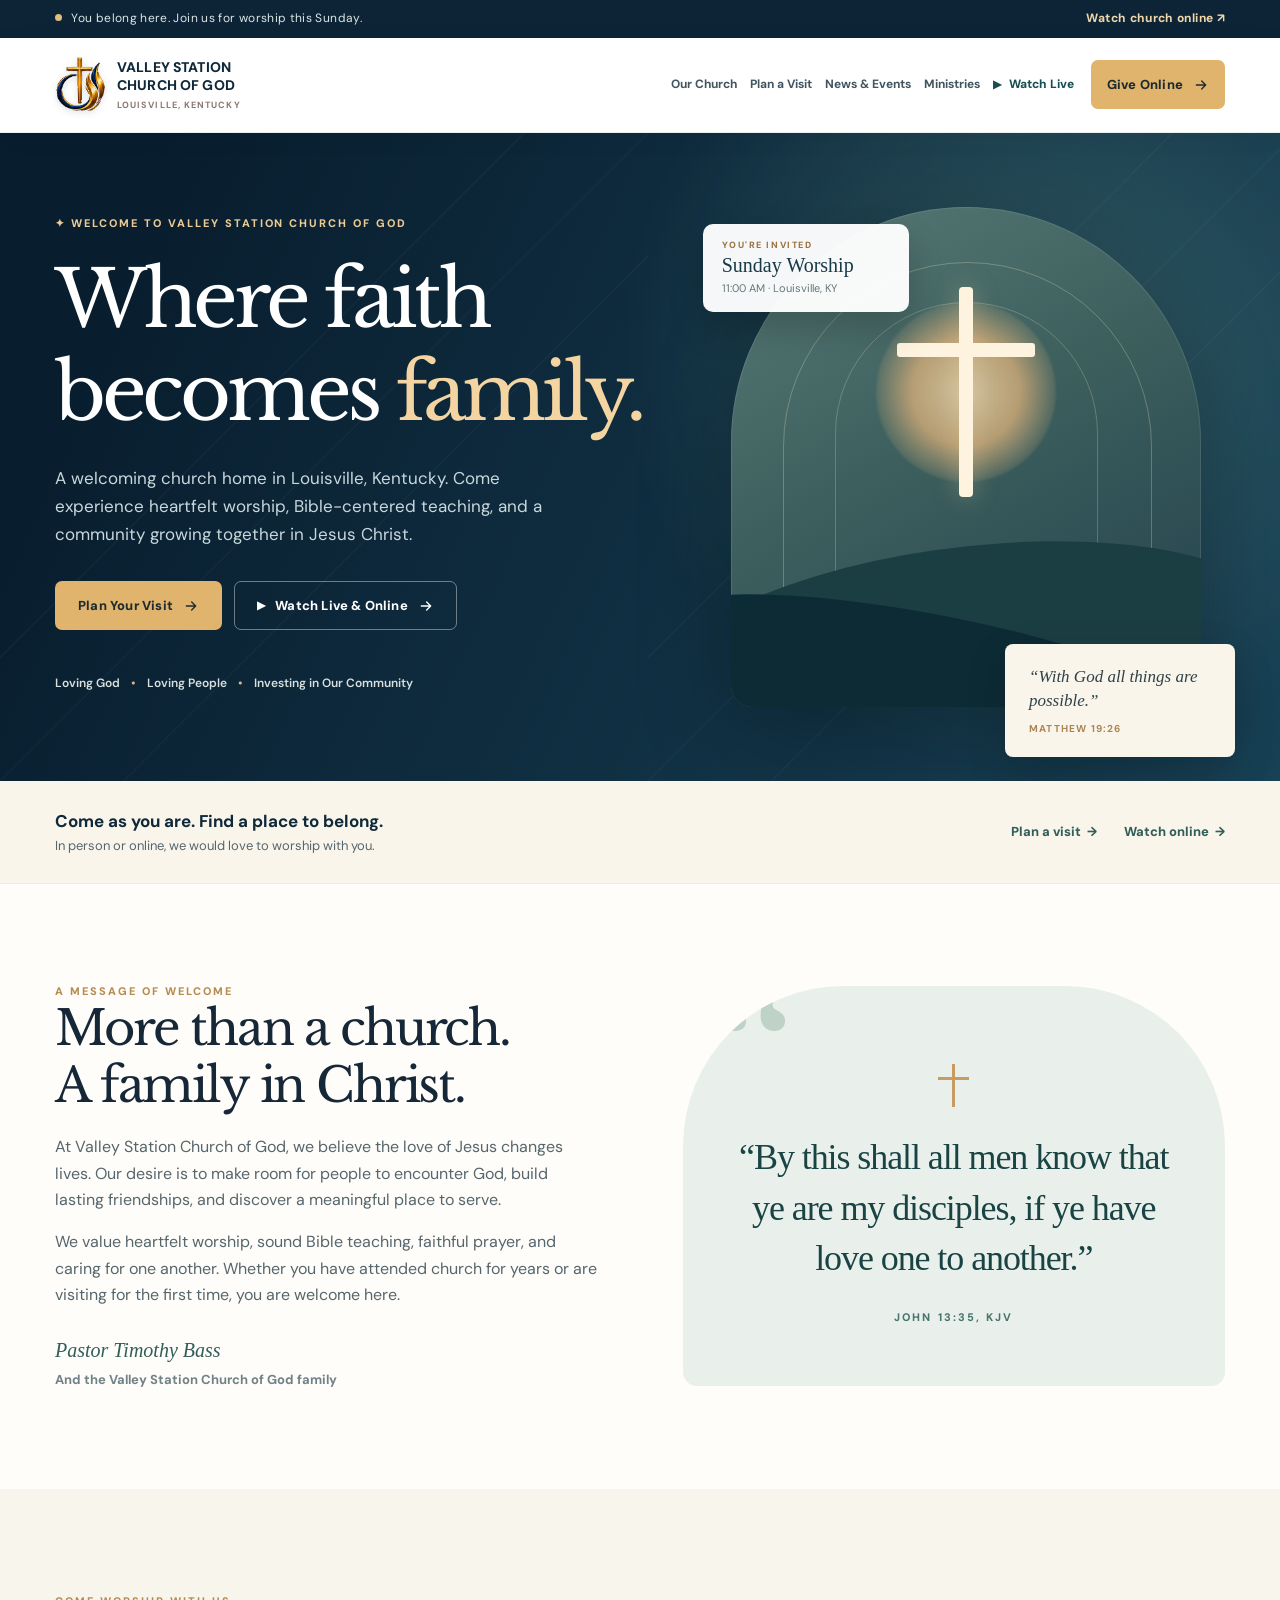
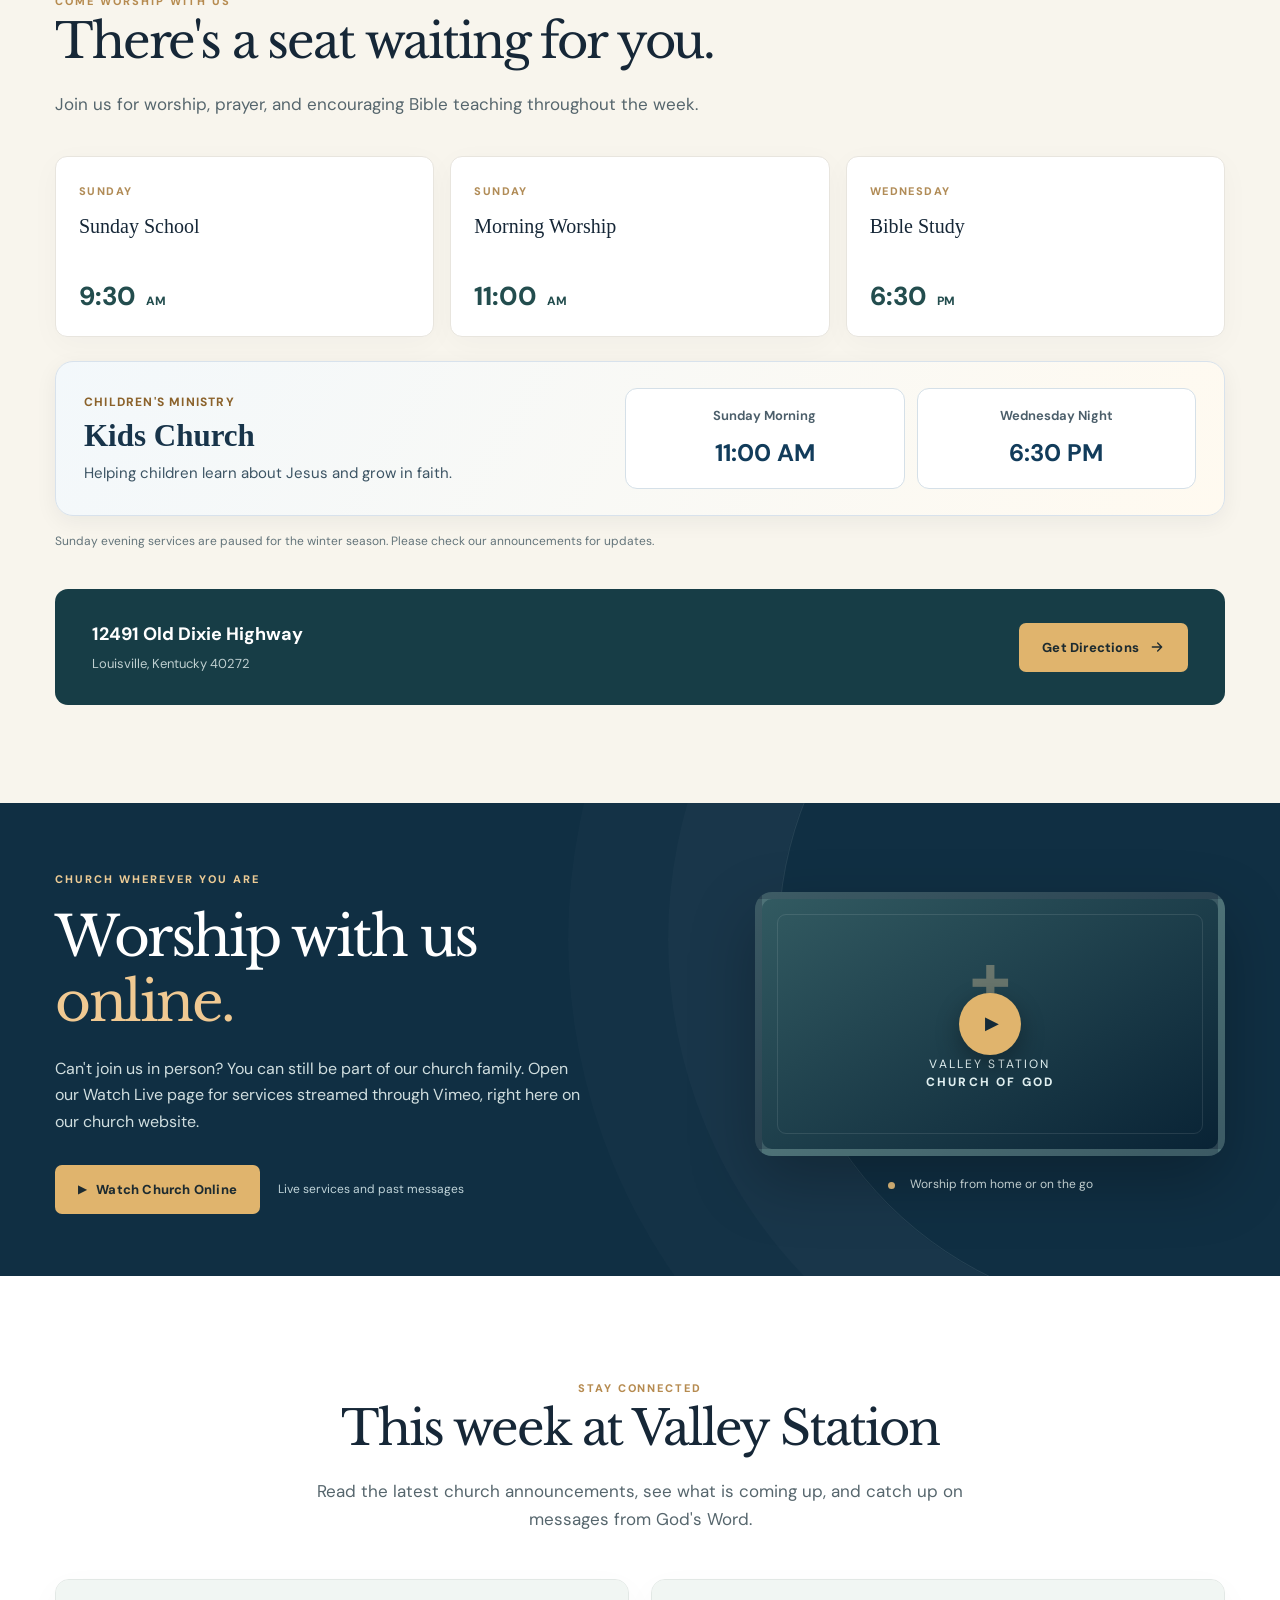
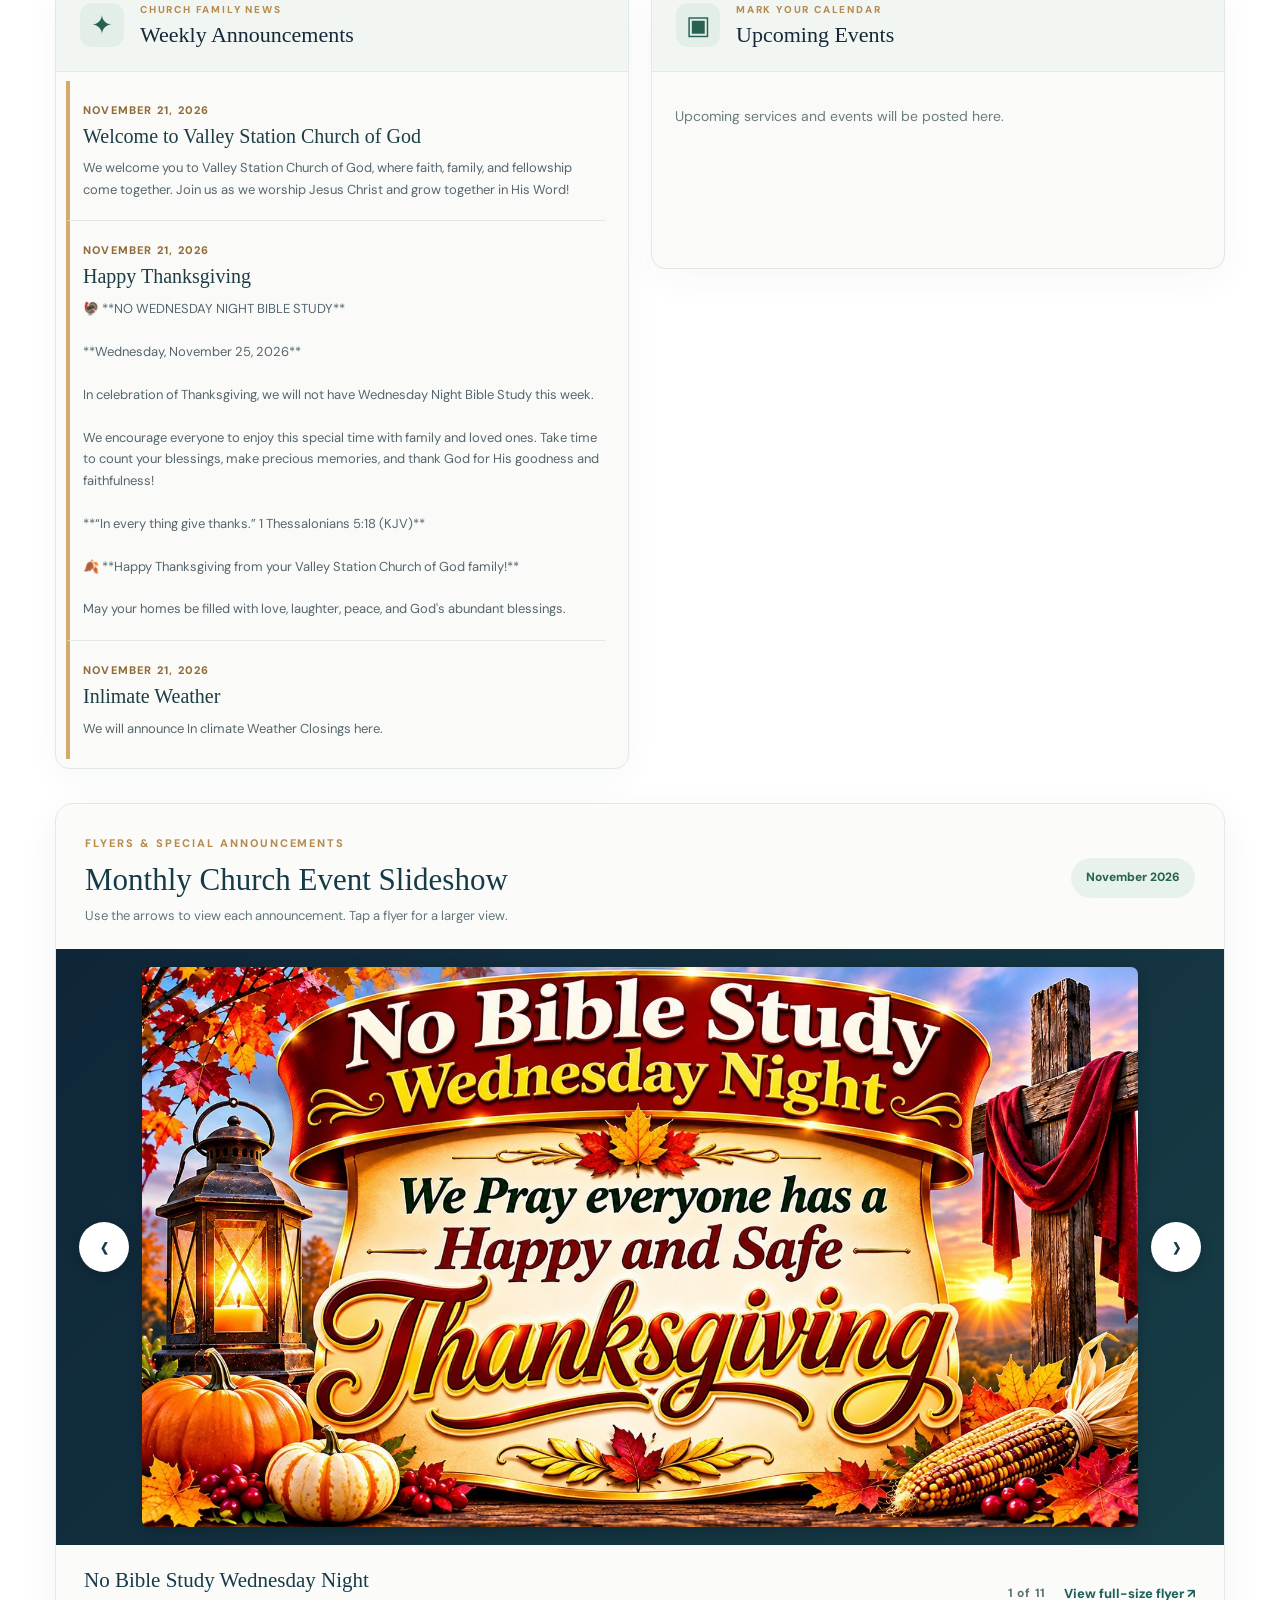
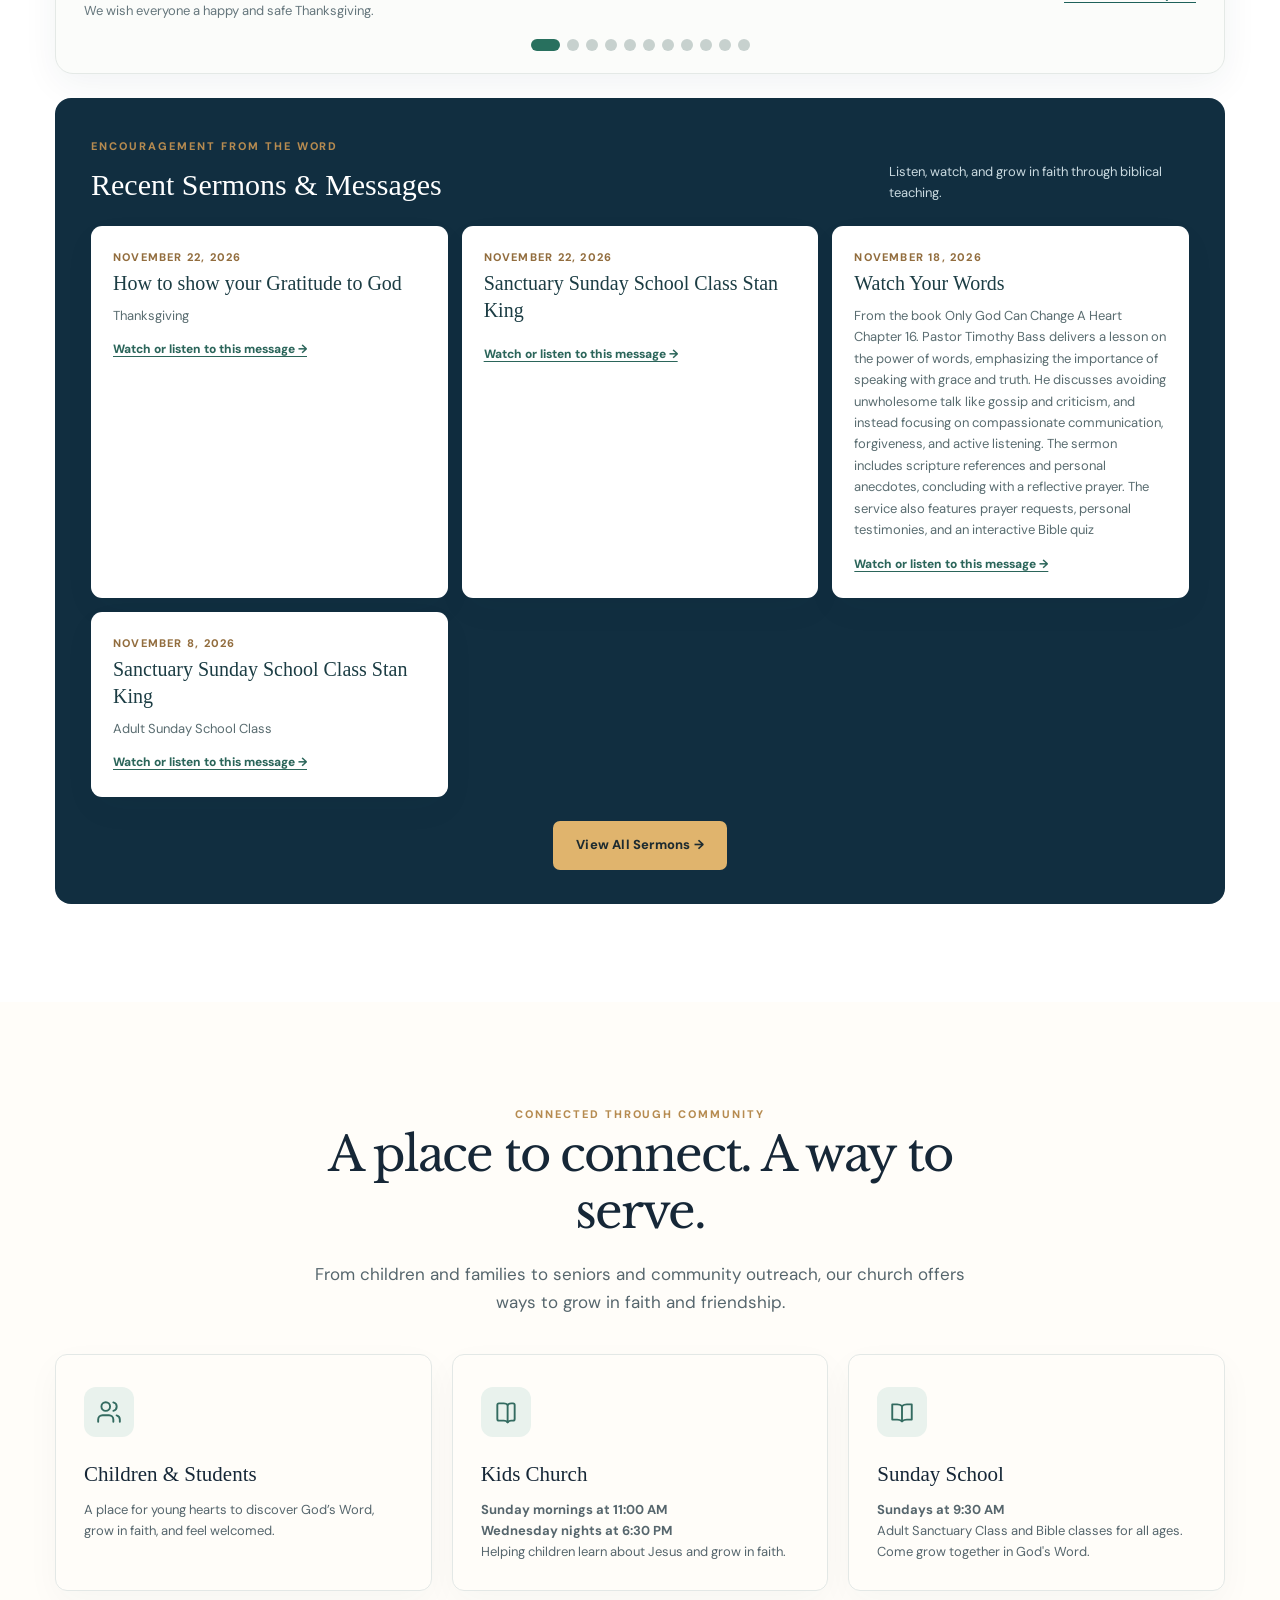
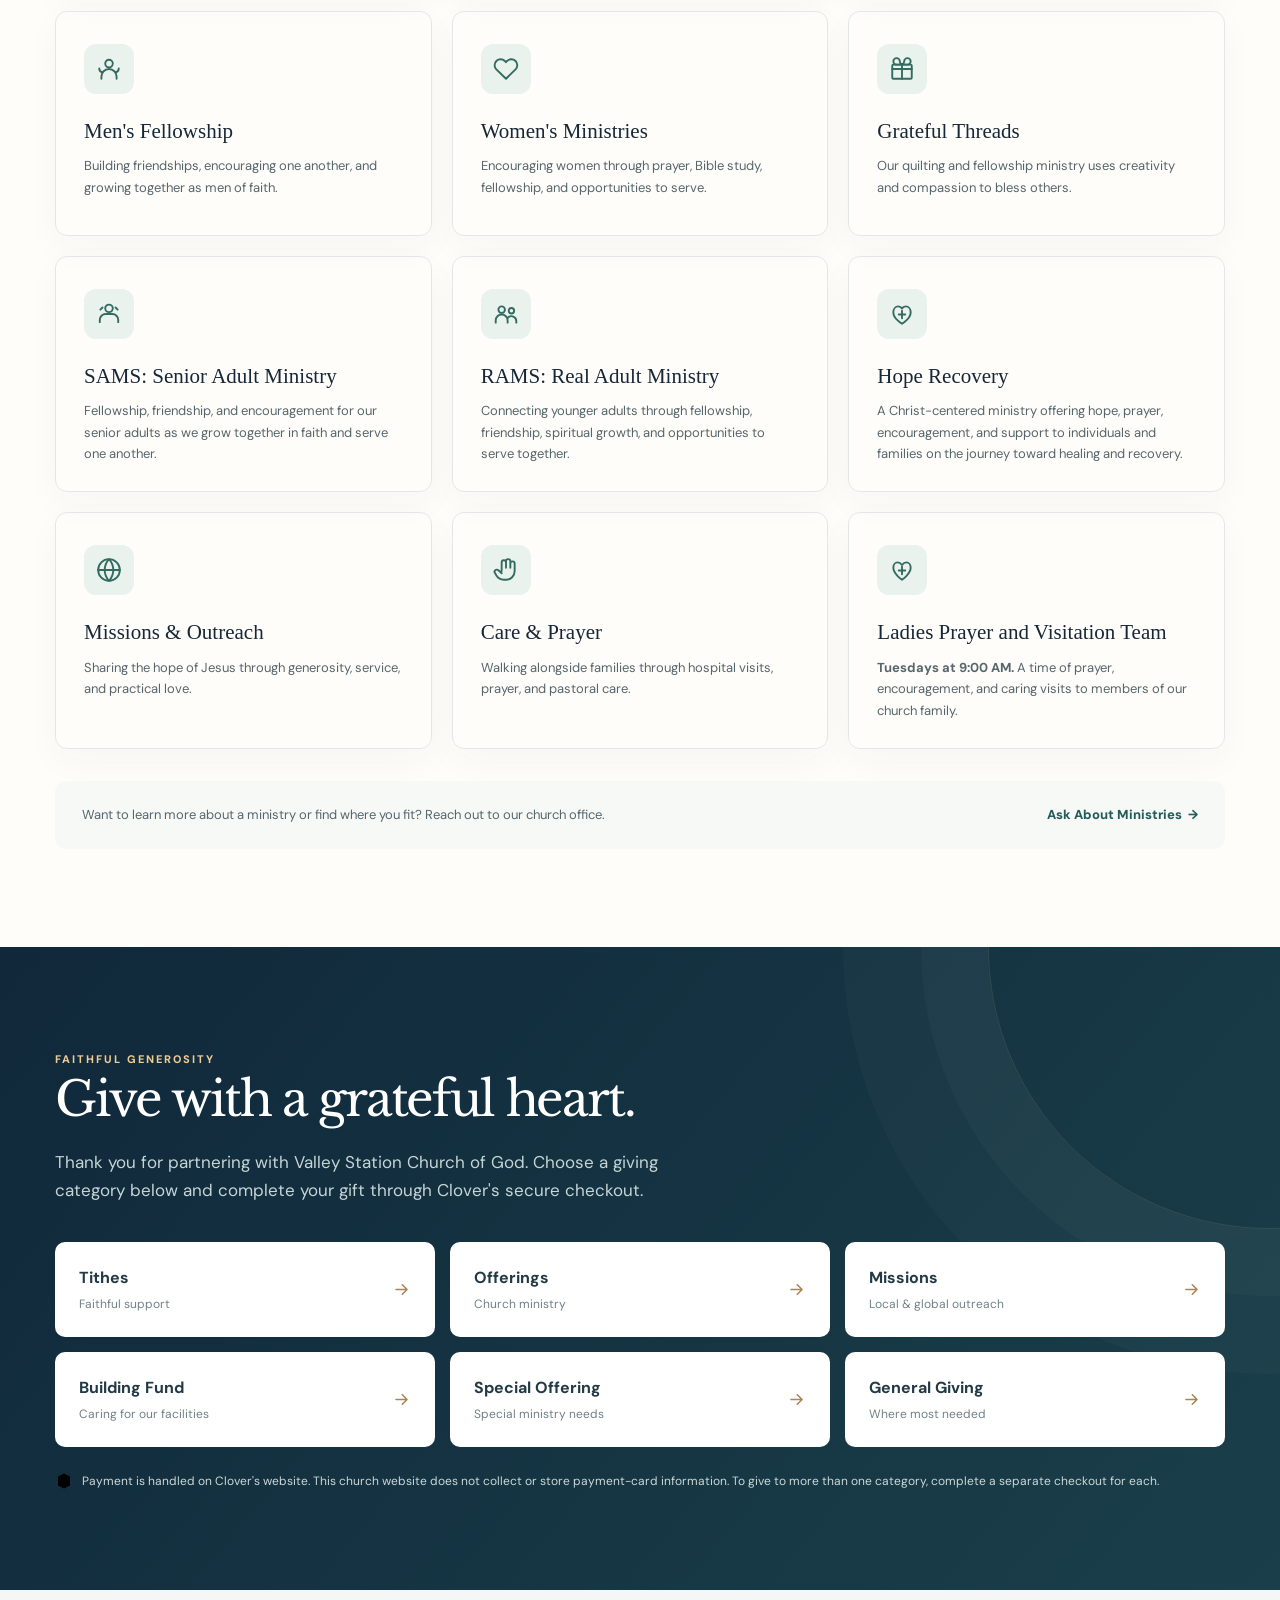
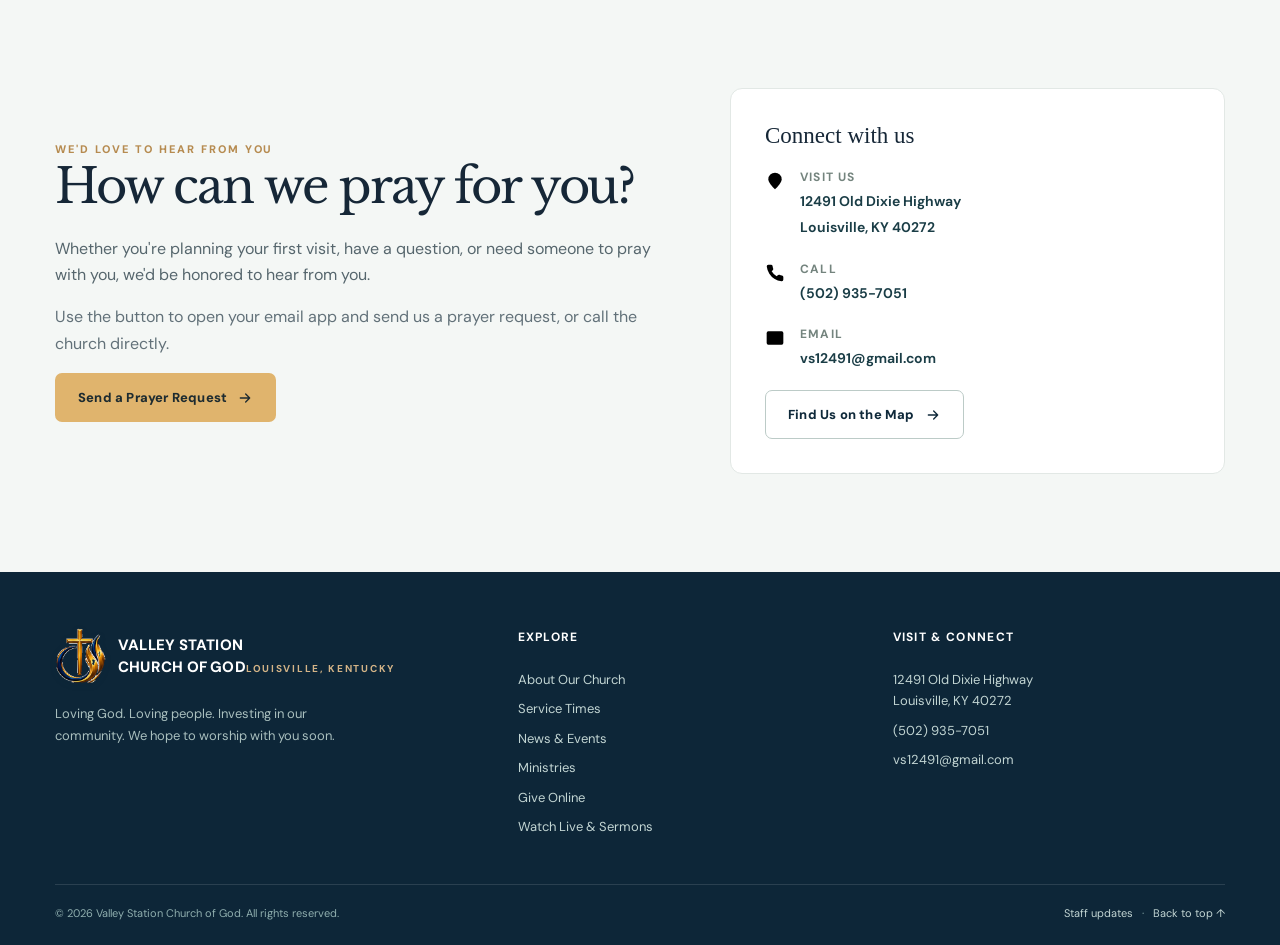
==== commit 2f02f8ff: "Add files via upload" ====
--- a/index.html
+++ b/index.html
@@ -40,7 +40,7 @@
 <header class="header" id="top"><div class="container nav">
 <a class="brand" href="#top" aria-label="Valley Station Church of God homepage"><img src="assets/church-of-god-logo.png" class="brand-logo" alt="Church of God emblem" width="51" height="57"><span><span class="brand-name">VALLEY STATION<br>CHURCH OF GOD</span><span class="brand-sub">Louisville, Kentucky</span></span></a>
 <button class="menu-toggle" type="button" aria-label="Open menu" aria-expanded="false" aria-controls="site-nav"><svg viewBox="0 0 24 24" fill="none" stroke="currentColor" stroke-width="2" stroke-linecap="round"><path d="M4 7h16M4 12h16M4 17h16"/></svg></button>
-<nav class="nav-links" id="site-nav" aria-label="Main navigation"><a href="#welcome">Our Church</a><a href="#visit">Plan a Visit</a><a href="#news">News &amp; Events</a><a href="#ministries">Ministries</a><a href="/sermons/">Sermon Archives</a><a href="/sunday-school/">Sunday School Archives</a><a href="/bible-study/">Bible Study</a><a class="nav-watch" href="/watch/"><span aria-hidden="true">▶</span> Watch Live</a><a class="btn" href="#give">Give Online <svg aria-hidden="true" viewBox="0 0 24 24" fill="none" stroke="currentColor" stroke-width="2" stroke-linecap="round" stroke-linejoin="round"><path d="M5 12h14m-6-6 6 6-6 6"/></svg></a></nav>
+<nav class="nav-links" id="site-nav" aria-label="Main navigation"><a href="#welcome">Our Church</a><a href="#visit">Plan a Visit</a><a href="#news">News &amp; Events</a><a href="#ministries">Ministries</a><a class="nav-watch" href="/watch/"><span aria-hidden="true">▶</span> Watch Live</a><a class="btn" href="#give">Give Online <svg aria-hidden="true" viewBox="0 0 24 24" fill="none" stroke="currentColor" stroke-width="2" stroke-linecap="round" stroke-linejoin="round"><path d="M5 12h14m-6-6 6 6-6 6"/></svg></a></nav>
 </div></header>
 <main id="main">
 <section class="hero" aria-labelledby="hero-heading"><div class="container hero-inner"><div class="hero-copy"><span class="eyebrow light"><span class="tiny-cross" aria-hidden="true">✦</span> Welcome to Valley Station Church of God</span><h1 id="hero-heading">Where faith<br>becomes <em>family.</em></h1><p>A welcoming church home in Louisville, Kentucky. Come experience heartfelt worship, Bible-centered teaching, and a community growing together in Jesus Christ.</p><div class="hero-actions"><a class="btn" href="#visit">Plan Your Visit <svg aria-hidden="true" viewBox="0 0 24 24" fill="none" stroke="currentColor" stroke-width="2" stroke-linecap="round" stroke-linejoin="round"><path d="M5 12h14m-6-6 6 6-6 6"/></svg></a><a class="btn btn-outline" href="/watch/"><span class="play-icon" aria-hidden="true">▶</span> Watch Live &amp; Online <svg aria-hidden="true" viewBox="0 0 24 24" fill="none" stroke="currentColor" stroke-width="2" stroke-linecap="round" stroke-linejoin="round"><path d="M5 12h14m-6-6 6 6-6 6"/></svg></a></div><div class="hero-tags"><span>Loving God</span><span>Loving People</span><span>Investing in Our Community</span></div></div>
@@ -119,6 +119,7 @@
 <article class="ministry"><div class="ministry-icon"><svg viewBox="0 0 24 24" aria-hidden="true"><rect x="3" y="8" width="18" height="13" rx="1"/><path d="M12 8v13M3 12h18M12 8H7a3 3 0 1 1 3-3c0 1.7 2 3 2 3Zm0 0h5a3 3 0 1 0-3-3c0 1.7-2 3-2 3Z"/></svg></div><h3>Grateful Threads</h3><p>Our quilting and fellowship ministry uses creativity and compassion to bless others.</p></article>
 <article class="ministry sams-ministry"><div class="ministry-icon" aria-hidden="true"><svg viewBox="0 0 24 24" fill="none" stroke="currentColor" stroke-width="1.8" stroke-linecap="round" stroke-linejoin="round"><path d="M3.5 19.5v-2.1a5.4 5.4 0 0 1 5.4-5.4h6.2a5.4 5.4 0 0 1 5.4 5.4v2.1"/><circle cx="12" cy="6.8" r="3.5"/><path d="M6 6 4 8M18 6l2 2"/></svg></div><h3>SAMS: Senior Adult Ministry</h3><p>Fellowship, friendship, and encouragement for our senior adults as we grow together in faith and serve one another.</p></article>
 <article class="ministry rams-ministry"><div class="ministry-icon" aria-hidden="true"><svg viewBox="0 0 24 24" fill="none" stroke="currentColor" stroke-width="1.8" stroke-linecap="round" stroke-linejoin="round"><circle cx="8" cy="8" r="3"/><circle cx="17" cy="9" r="2.5"/><path d="M2.5 20v-2a5.5 5.5 0 0 1 11 0v2M14 15.2a4.5 4.5 0 0 1 7.5 3.3V20"/></svg></div><h3>RAMS: Real Adult Ministry</h3><p>Connecting younger adults through fellowship, friendship, spiritual growth, and opportunities to serve together.</p></article>
+<article class="ministry hope-recovery-ministry"><div class="ministry-icon"><svg viewBox="0 0 24 24" aria-hidden="true" fill="none" stroke="currentColor" stroke-width="1.8" stroke-linecap="round" stroke-linejoin="round"><path d="M12 21s-8-4.8-8-10.5C4 7.1 6.1 5 8.5 5c1.6 0 2.8.7 3.5 1.9.7-1.2 1.9-1.9 3.5-1.9 2.4 0 4.5 2.1 4.5 5.5C20 16.2 12 21 12 21Z"/><path d="M12 9v7M9 12.5h6"/></svg></div><h3>Hope Recovery</h3><p>A Christ-centered ministry offering hope, prayer, encouragement, and support to individuals and families on the journey toward healing and recovery.</p></article>
 <article class="ministry"><div class="ministry-icon"><svg viewBox="0 0 24 24" aria-hidden="true"><circle cx="12" cy="12" r="10"/><path d="M2 12h20M12 2a15.3 15.3 0 0 1 4 10 15.3 15.3 0 0 1-4 10 15.3 15.3 0 0 1-4-10 15.3 15.3 0 0 1 4-10Z"/></svg></div><h3>Missions & Outreach</h3><p>Sharing the hope of Jesus through generosity, service, and practical love.</p></article>
 <article class="ministry"><div class="ministry-icon"><svg viewBox="0 0 24 24" aria-hidden="true"><path d="M8 13V5a2 2 0 0 1 4 0v5-6a2 2 0 0 1 4 0v6-4a2 2 0 0 1 4 0v7a8 8 0 0 1-8 8h-2a8 8 0 0 1-6.7-3.6L2 15a2 2 0 0 1 3-2.7L8 15"/></svg></div><h3>Care & Prayer</h3><p>Walking alongside families through hospital visits, prayer, and pastoral care.</p></article><article class="ministry"><div class="ministry-icon"><svg viewBox="0 0 24 24" aria-hidden="true" fill="none" stroke="currentColor" stroke-width="1.8" stroke-linecap="round" stroke-linejoin="round"><path d="M12 21s-8-5.1-8-11.2C4 6.7 5.9 5 7.9 5c1.9 0 3.1 1 4.1 2.4C13 6 14.2 5 16.1 5 18.1 5 20 6.7 20 9.8 20 15.9 12 21 12 21Z"/><path d="M12 9v7M9 12.5h6"/></svg></div><h3>Ladies Prayer and Visitation Team</h3><p><strong>Tuesdays at 9:00 AM.</strong> A time of prayer, encouragement, and caring visits to members of our church family.</p></article></div><div class="ministry-cta"><p>Want to learn more about a ministry or find where you fit? Reach out to our church office.</p><a href="mailto:vs12491@gmail.com?subject=Ministry%20Information">Ask About Ministries &nbsp;→</a></div></div></section>
 <section class="section giving" id="give" aria-labelledby="give-heading"><div class="container"><div class="section-head"><span class="eyebrow light">Faithful Generosity</span><h2 id="give-heading">Give with a grateful heart.</h2><p>Thank you for partnering with Valley Station Church of God. Choose a giving category below and complete your gift through Clover's secure checkout.</p></div><div class="giving-grid"><a class="giving-link" href="https://link.clover.com/urlshortener/RnvDZS" target="_blank" rel="noopener noreferrer" aria-label="Give to Tithes using Clover"><span><strong>Tithes</strong><small>Faithful support</small></span><svg aria-hidden="true" viewBox="0 0 24 24" fill="none" stroke="currentColor" stroke-width="2" stroke-linecap="round" stroke-linejoin="round"><path d="M5 12h14m-6-6 6 6-6 6"/></svg></a>
@@ -129,8 +130,8 @@
 <a class="giving-link" href="https://link.clover.com/urlshortener/b52jKz" target="_blank" rel="noopener noreferrer" aria-label="Give to General Giving using Clover"><span><strong>General Giving</strong><small>Where most needed</small></span><svg aria-hidden="true" viewBox="0 0 24 24" fill="none" stroke="currentColor" stroke-width="2" stroke-linecap="round" stroke-linejoin="round"><path d="M5 12h14m-6-6 6 6-6 6"/></svg></a></div><div class="giving-note"><svg viewBox="0 0 24 24" aria-hidden="true"><path d="m12 22 8-4V6l-8-4-8 4v12l8 4Z"/><path d="m9 12 2 2 4-4"/></svg><span>Payment is handled on Clover's website. This church website does not collect or store payment-card information. To give to more than one category, complete a separate checkout for each.</span></div></div></section>
 <section class="section cta-section" id="contact" aria-labelledby="contact-heading"><div class="container cta"><div><div class="eyebrow">We'd Love to Hear From You</div><h2 id="contact-heading">How can we pray for you?</h2><p>Whether you're planning your first visit, have a question, or need someone to pray with you, we'd be honored to hear from you.</p><p class="muted">Use the button to open your email app and send us a prayer request, or call the church directly.</p><a class="btn" href="mailto:vs12491@gmail.com?subject=Prayer%20Request&amp;body=Hello%20Valley%20Station%20Church%20of%20God%2C%0A%0AI%20would%20appreciate%20prayer%20for%3A%0A%0A">Send a Prayer Request <svg aria-hidden="true" viewBox="0 0 24 24" fill="none" stroke="currentColor" stroke-width="2" stroke-linecap="round" stroke-linejoin="round"><path d="M5 12h14m-6-6 6 6-6 6"/></svg></a></div><div class="cta-panel"><h3>Connect with us</h3><div class="contact-row"><svg viewBox="0 0 24 24" aria-hidden="true"><path d="M20 10c0 5-8 12-8 12S4 15 4 10a8 8 0 1 1 16 0Z"/><circle cx="12" cy="10" r="2.5"/></svg><div><strong>Visit us</strong><span>12491 Old Dixie Highway<br>Louisville, KY 40272</span></div></div><div class="contact-row"><svg viewBox="0 0 24 24" aria-hidden="true"><path d="M22 16.9v3a2 2 0 0 1-2.2 2 19.8 19.8 0 0 1-8.6-3.1 19.4 19.4 0 0 1-6-6A19.8 19.8 0 0 1 2.1 4.2 2 2 0 0 1 4.1 2h3a2 2 0 0 1 2 1.7c.1 1 .3 2 .7 2.9a2 2 0 0 1-.5 2.1L8 10a16 16 0 0 0 6 6l1.3-1.3a2 2 0 0 1 2.1-.5c.9.4 1.9.6 2.9.7a2 2 0 0 1 1.7 2Z"/></svg><div><strong>Call</strong><a href="tel:+15029357051">(502) 935-7051</a></div></div><div class="contact-row"><svg viewBox="0 0 24 24" aria-hidden="true"><rect x="2" y="4" width="20" height="16" rx="2"/><path d="m22 6-10 7L2 6"/></svg><div><strong>Email</strong><a href="mailto:vs12491@gmail.com">vs12491@gmail.com</a></div></div><a class="btn btn-ghost" href="https://www.google.com/maps/search/?api=1&amp;query=Valley+Station+Church+of+God+12491+Old+Dixie+Highway" target="_blank" rel="noopener noreferrer">Find Us on the Map <svg aria-hidden="true" viewBox="0 0 24 24" fill="none" stroke="currentColor" stroke-width="2" stroke-linecap="round" stroke-linejoin="round"><path d="M5 12h14m-6-6 6 6-6 6"/></svg></a></div></div></section>
 </main>
-<footer class="footer"><div class="container"><div class="footer-grid"><div><a class="brand" href="#top"><img src="assets/church-of-god-logo.png" class="brand-logo" alt="Church of God emblem" width="51" height="57"><span><span class="brand-name">VALLEY STATION<br>CHURCH OF GOD</span><span class="brand-sub">Louisville, Kentucky</span></span></a><p>Loving God. Loving people. Investing in our community. We hope to worship with you soon.</p></div><div><h4>Explore</h4><a href="#welcome">About Our Church</a><a href="#visit">Service Times</a><a href="#news">News &amp; Events</a><a href="#ministries">Ministries</a><a href="#give">Give Online</a><a href="/watch/">Watch Live</a><a href="/sermons/">Sermon Archives</a><a href="/sunday-school/">Sunday School Archives</a><a href="/bible-study/">Bible Study Live &amp; Archives</a></div><div><h4>Visit & Connect</h4><a href="https://www.google.com/maps/search/?api=1&amp;query=12491+Old+Dixie+Highway+Louisville+KY+40272" target="_blank" rel="noopener noreferrer">12491 Old Dixie Highway<br>Louisville, KY 40272</a><a href="tel:+15029357051">(502) 935-7051</a><a href="mailto:vs12491@gmail.com">vs12491@gmail.com</a></div></div><div class="footer-bottom"><span>© <span id="year">2026</span> Valley Station Church of God. All rights reserved.</span><span><a href="https://app.pagescms.org/" target="_blank" rel="noopener noreferrer" title="Authorized church editors only">Staff updates</a> &nbsp; · &nbsp; <a href="#top">Back to top ↑</a></span></div></div></footer>
+<footer class="footer"><div class="container"><div class="footer-grid"><div><a class="brand" href="#top"><img src="assets/church-of-god-logo.png" class="brand-logo" alt="Church of God emblem" width="51" height="57"><span><span class="brand-name">VALLEY STATION<br>CHURCH OF GOD</span><span class="brand-sub">Louisville, Kentucky</span></span></a><p>Loving God. Loving people. Investing in our community. We hope to worship with you soon.</p></div><div><h4>Explore</h4><a href="#welcome">About Our Church</a><a href="#visit">Service Times</a><a href="#news">News &amp; Events</a><a href="#ministries">Ministries</a><a href="#give">Give Online</a><a href="/watch/">Watch Live &amp; Sermons</a></div><div><h4>Visit & Connect</h4><a href="https://www.google.com/maps/search/?api=1&amp;query=12491+Old+Dixie+Highway+Louisville+KY+40272" target="_blank" rel="noopener noreferrer">12491 Old Dixie Highway<br>Louisville, KY 40272</a><a href="tel:+15029357051">(502) 935-7051</a><a href="mailto:vs12491@gmail.com">vs12491@gmail.com</a></div></div><div class="footer-bottom"><span>© <span id="year">2026</span> Valley Station Church of God. All rights reserved.</span><span><a href="https://app.pagescms.org/" target="_blank" rel="noopener noreferrer" title="Authorized church editors only">Staff updates</a> &nbsp; · &nbsp; <a href="#top">Back to top ↑</a></span></div></div></footer>
 <script src="site.js" defer></script>
 <script src="updates.js" defer></script>
 <script src="events-slideshow.js" defer></script>
-</body></html>
+</body></html>
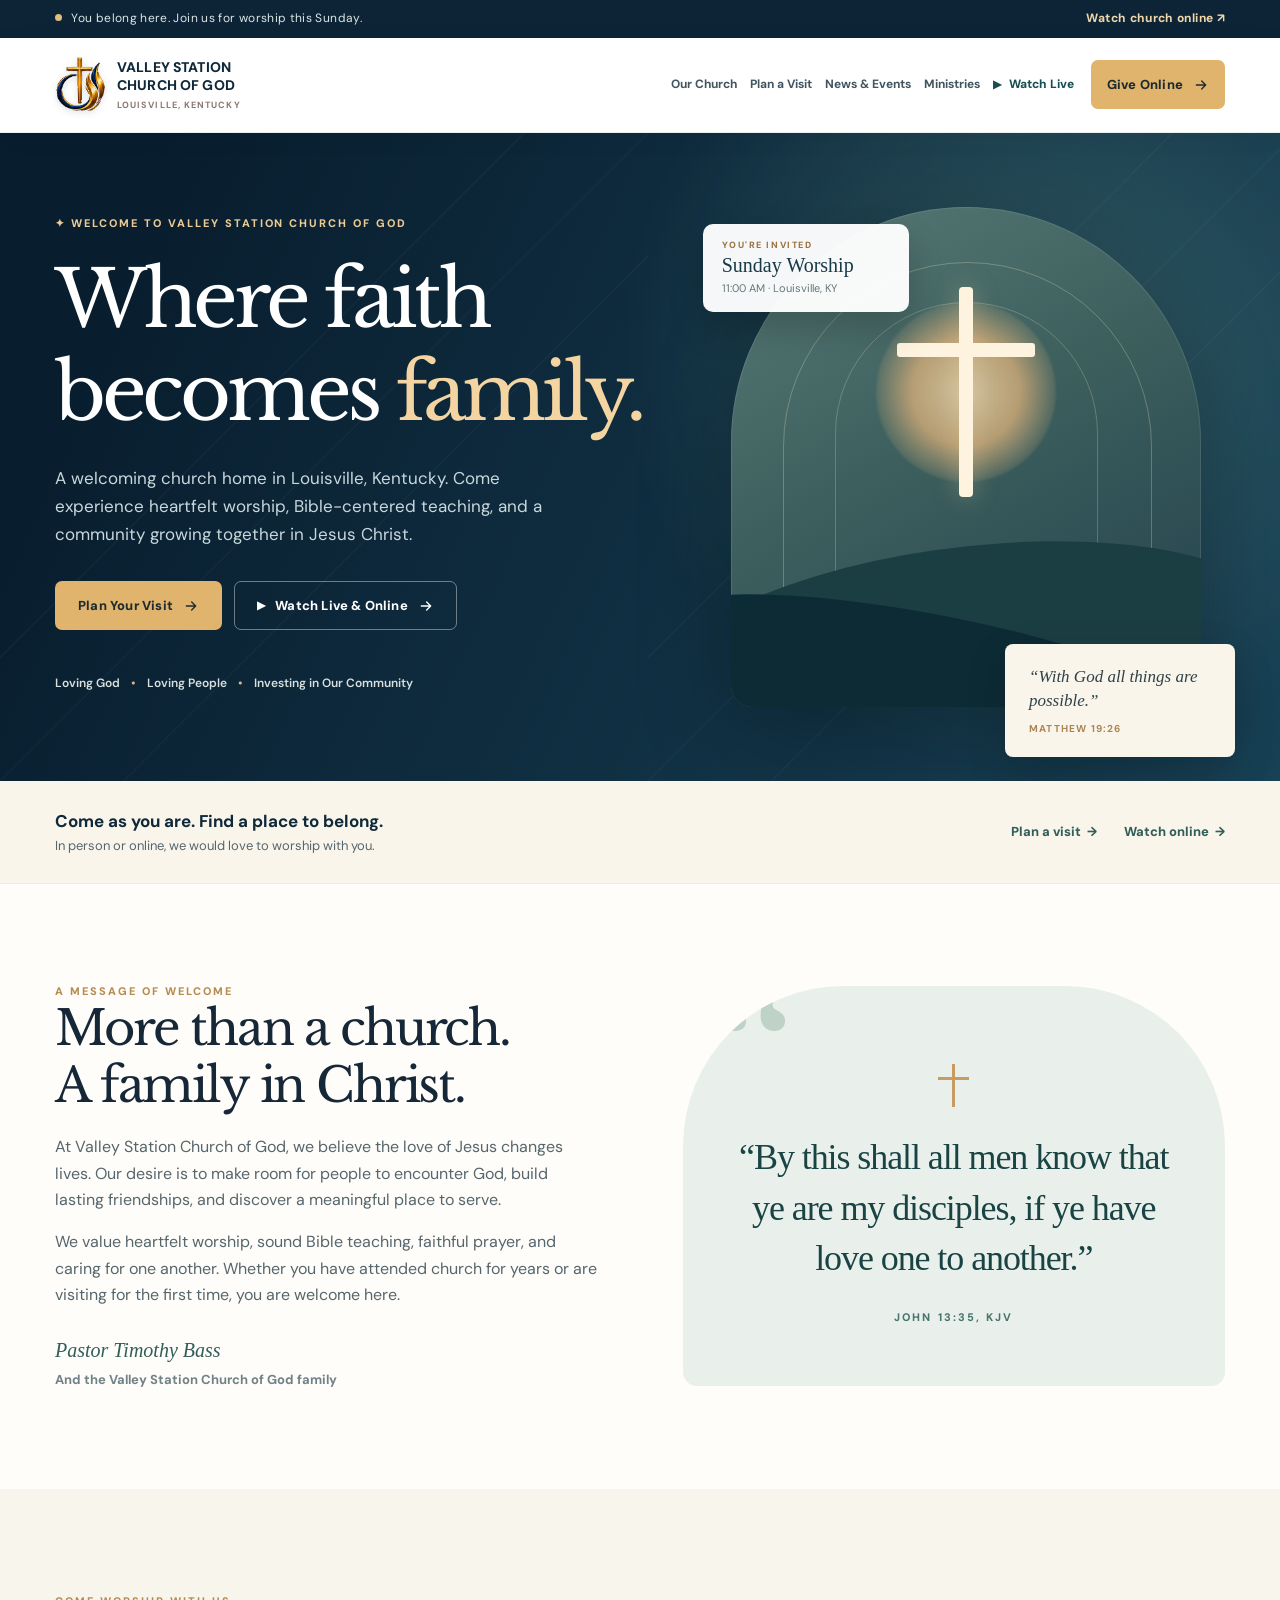
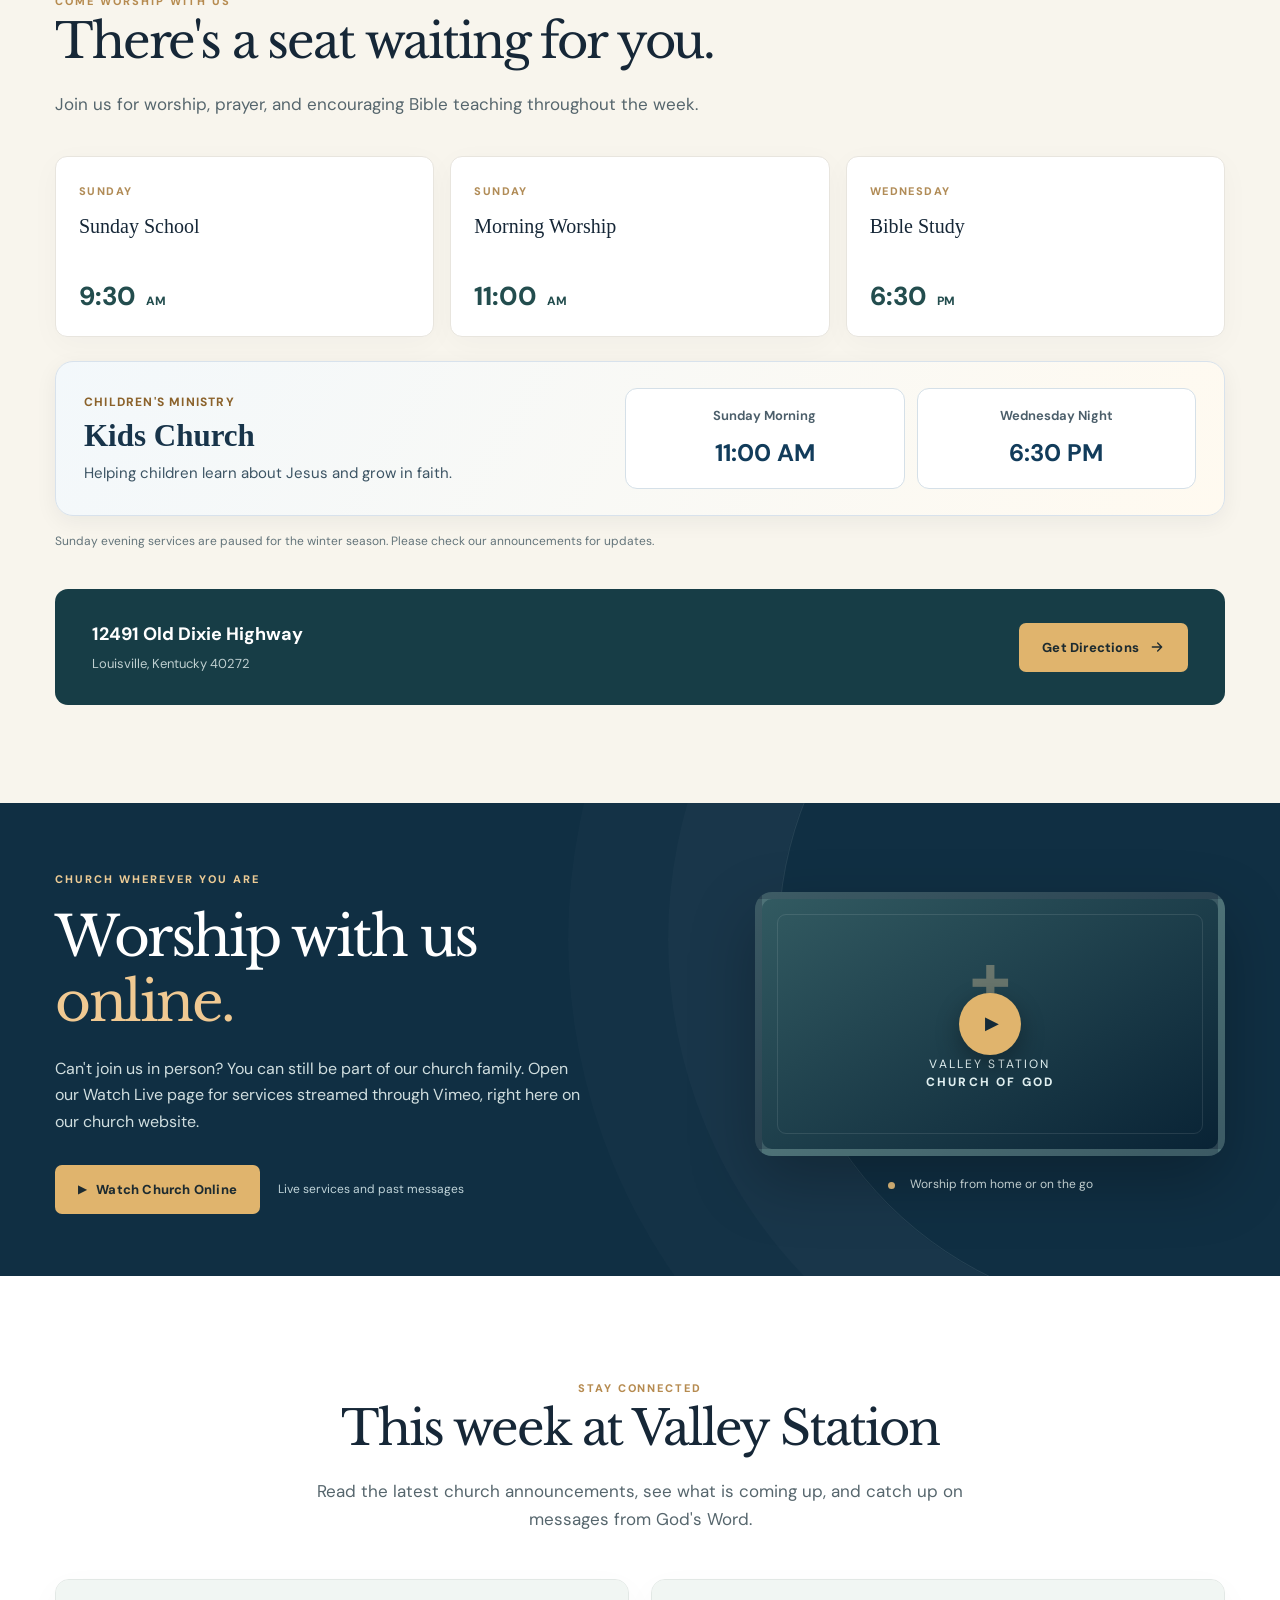
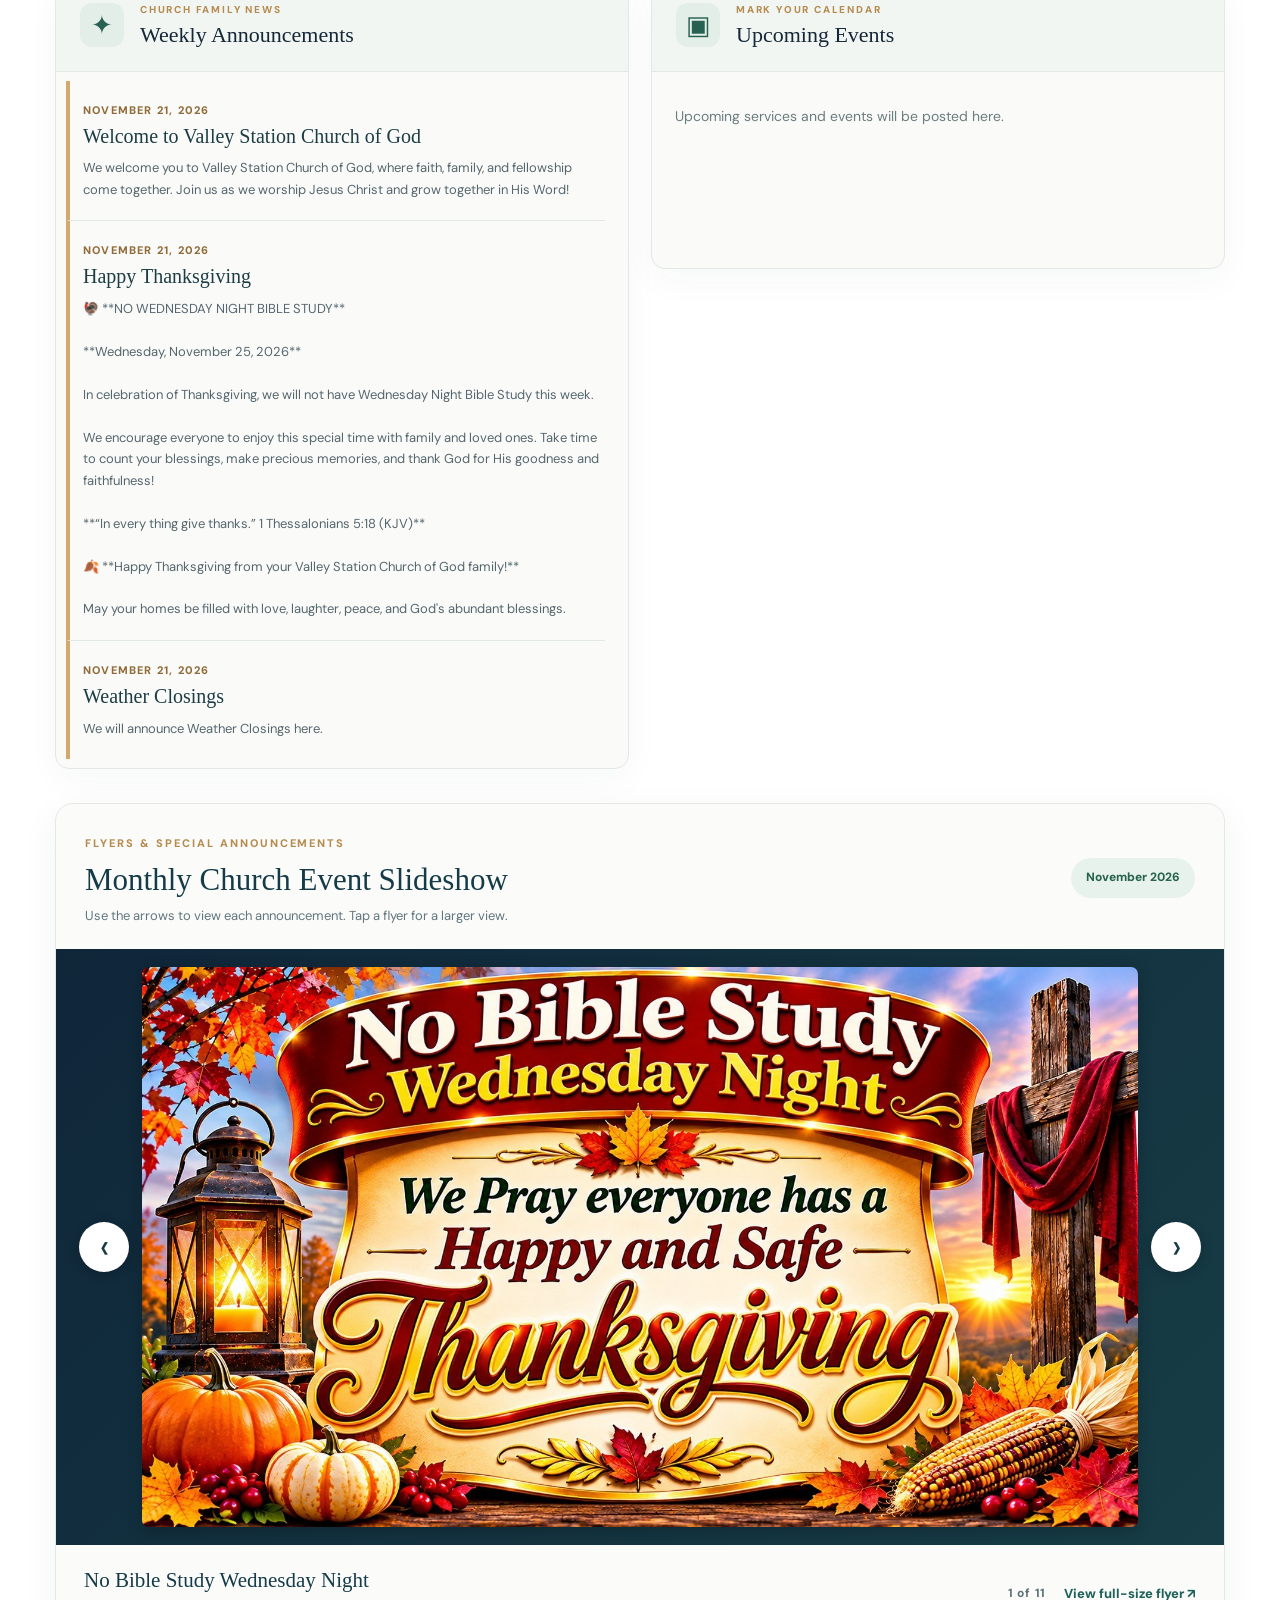
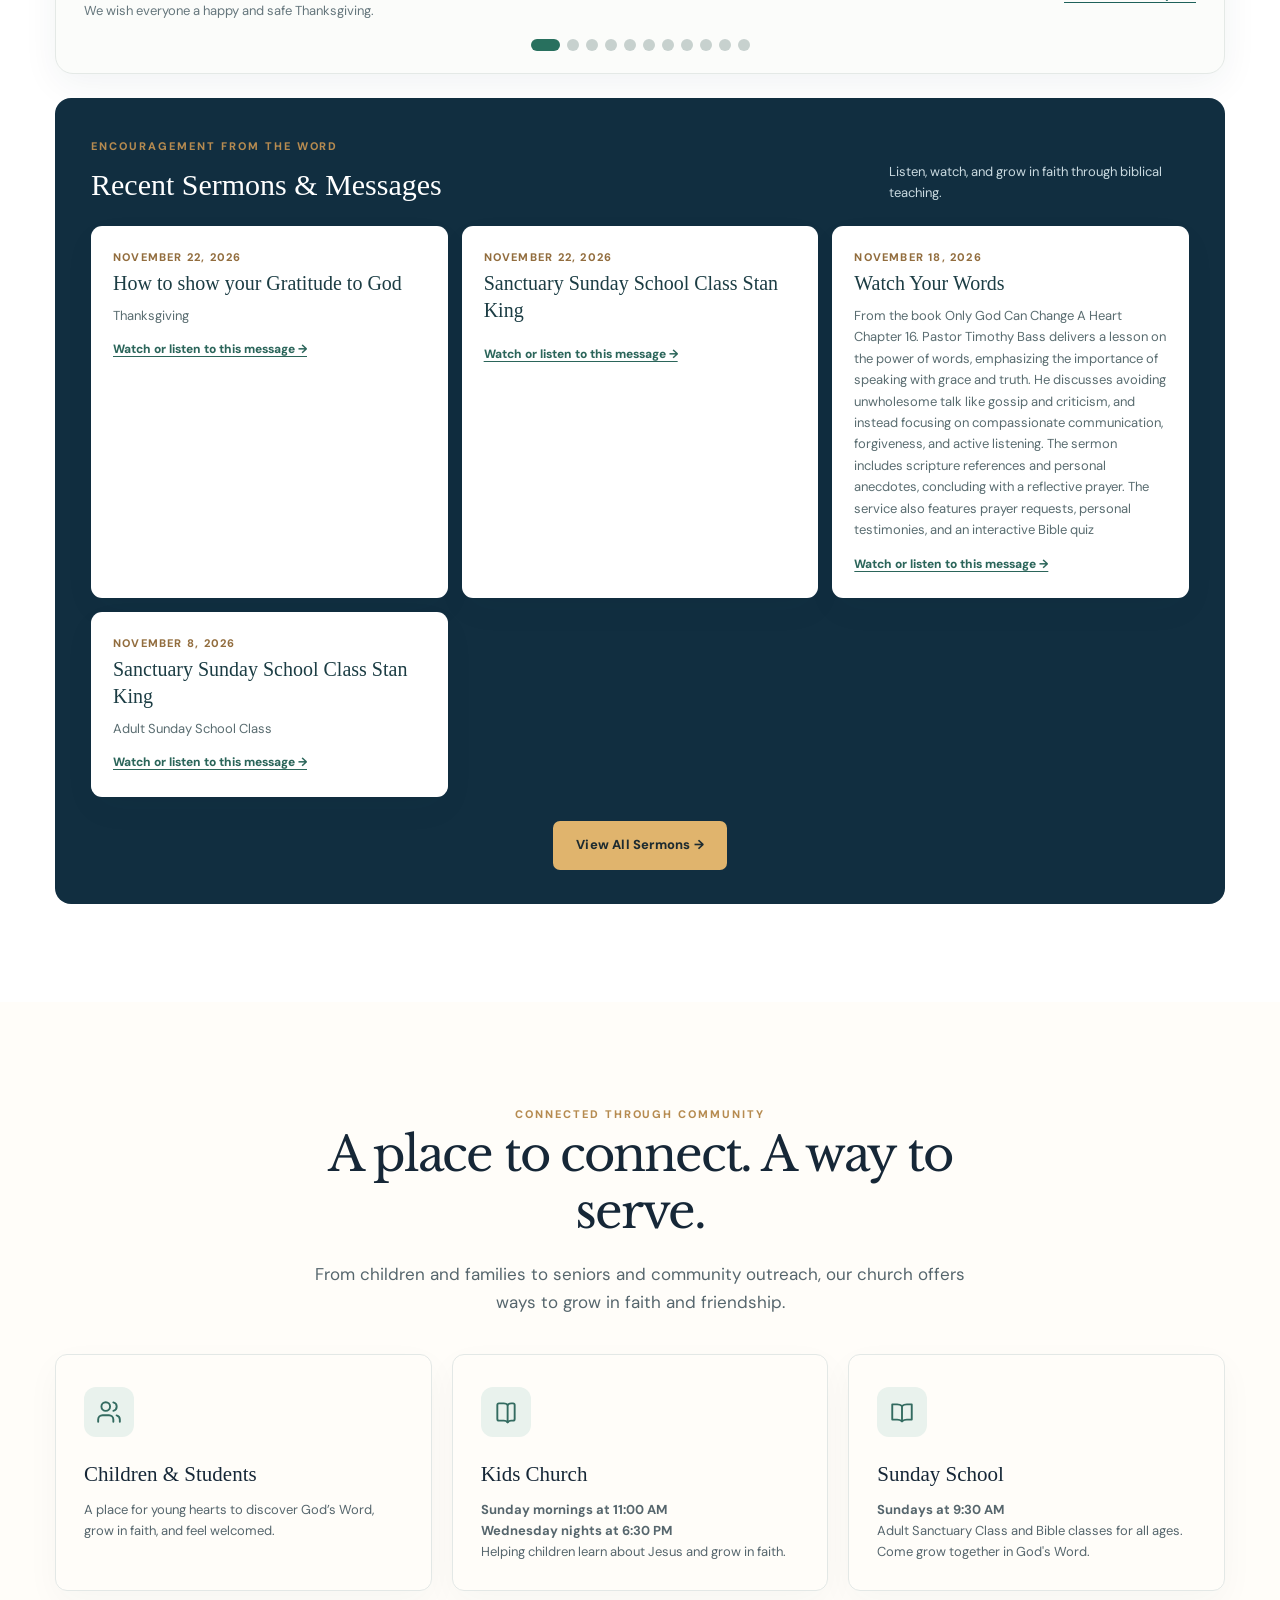
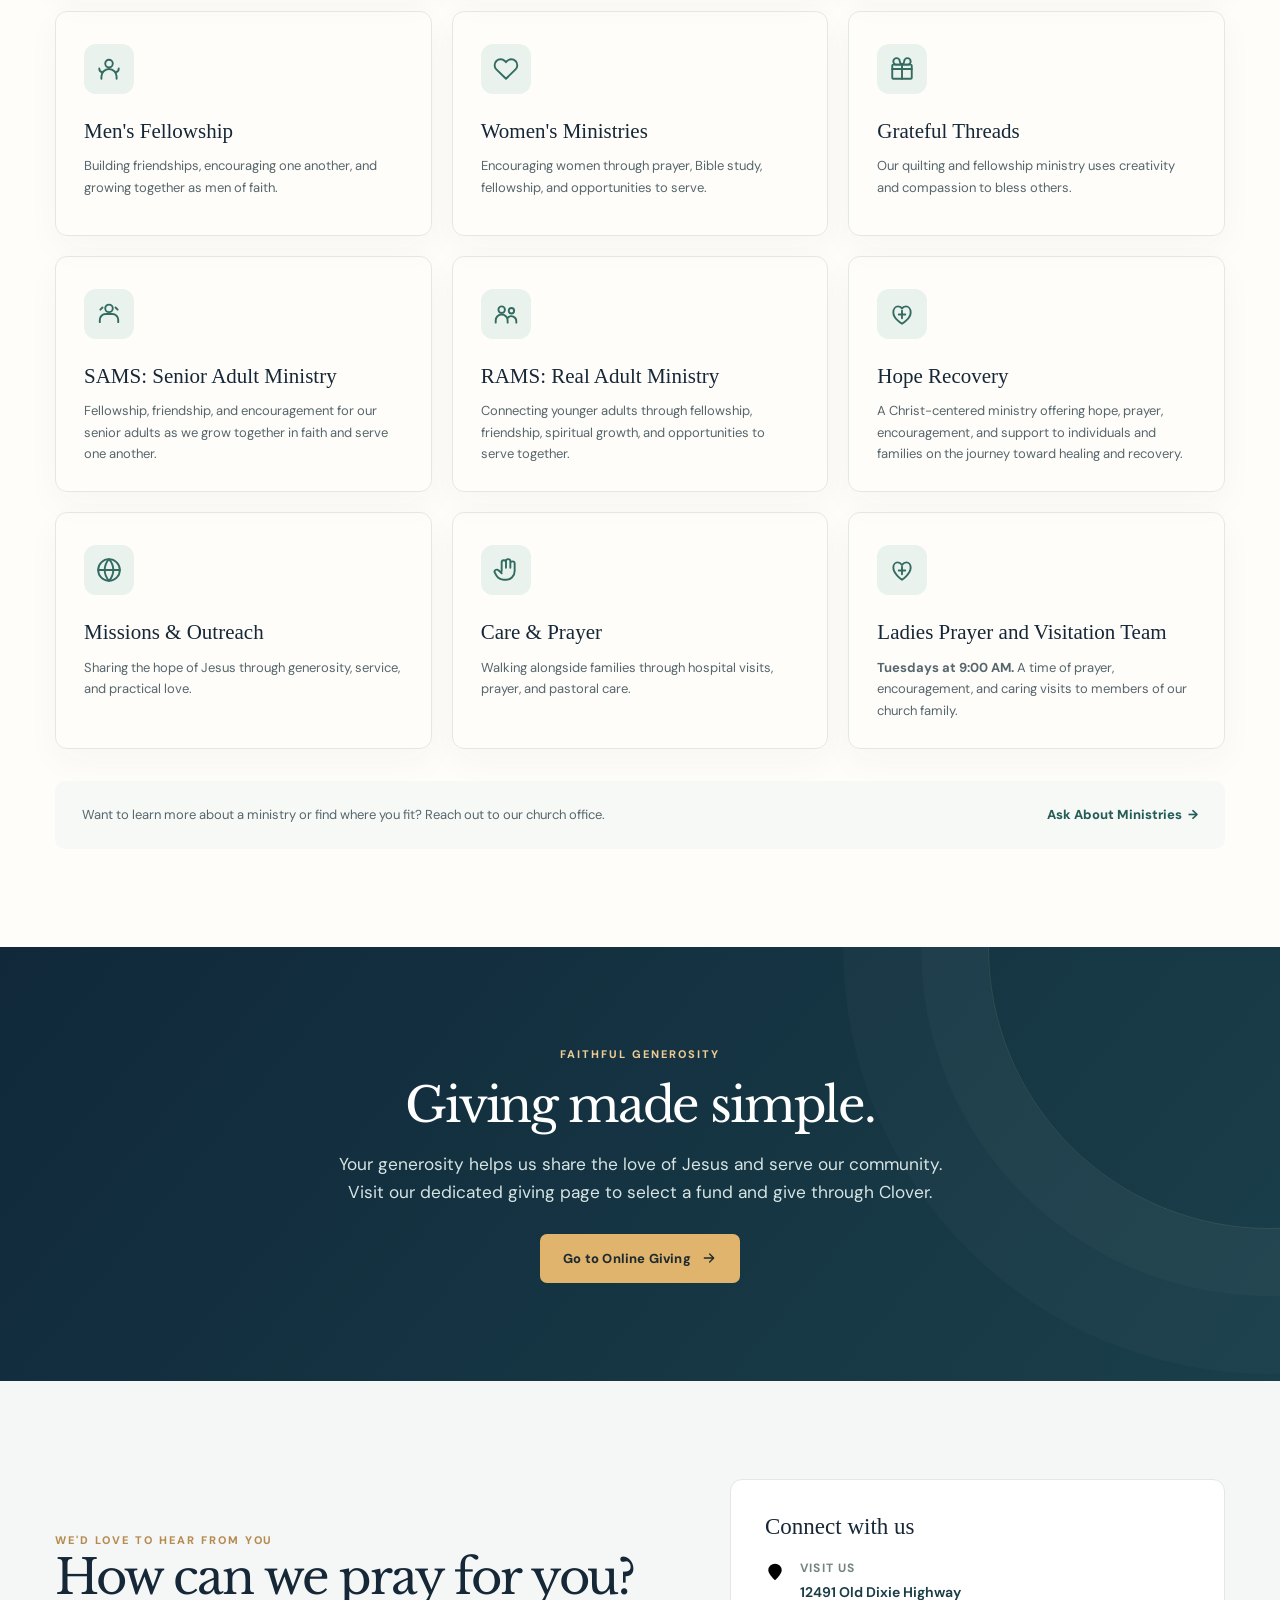
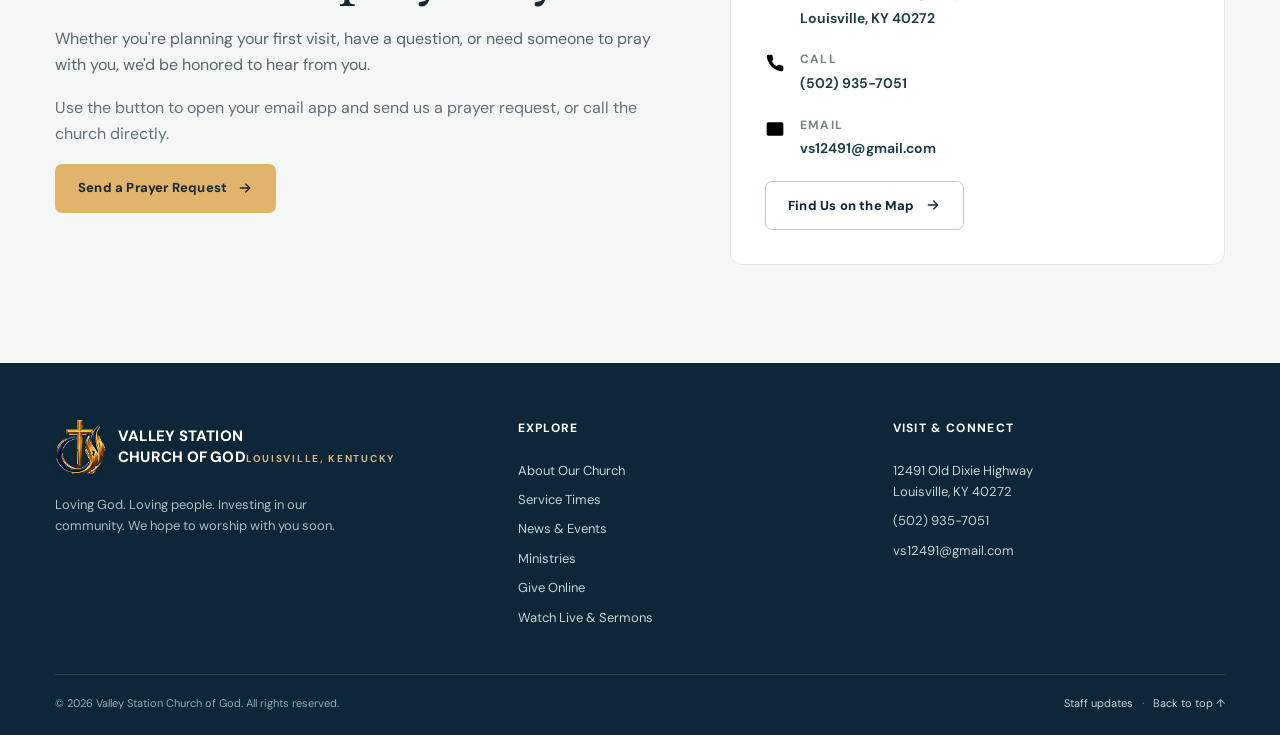
==== commit 9dfbc1a4: "Add files via upload" ====
--- a/index.html
+++ b/index.html
@@ -40,7 +40,7 @@
 <header class="header" id="top"><div class="container nav">
 <a class="brand" href="#top" aria-label="Valley Station Church of God homepage"><img src="assets/church-of-god-logo.png" class="brand-logo" alt="Church of God emblem" width="51" height="57"><span><span class="brand-name">VALLEY STATION<br>CHURCH OF GOD</span><span class="brand-sub">Louisville, Kentucky</span></span></a>
 <button class="menu-toggle" type="button" aria-label="Open menu" aria-expanded="false" aria-controls="site-nav"><svg viewBox="0 0 24 24" fill="none" stroke="currentColor" stroke-width="2" stroke-linecap="round"><path d="M4 7h16M4 12h16M4 17h16"/></svg></button>
-<nav class="nav-links" id="site-nav" aria-label="Main navigation"><a href="#welcome">Our Church</a><a href="#visit">Plan a Visit</a><a href="#news">News &amp; Events</a><a href="#ministries">Ministries</a><a class="nav-watch" href="/watch/"><span aria-hidden="true">▶</span> Watch Live</a><a class="btn" href="#give">Give Online <svg aria-hidden="true" viewBox="0 0 24 24" fill="none" stroke="currentColor" stroke-width="2" stroke-linecap="round" stroke-linejoin="round"><path d="M5 12h14m-6-6 6 6-6 6"/></svg></a></nav>
+<nav class="nav-links" id="site-nav" aria-label="Main navigation"><a href="#welcome">Our Church</a><a href="#visit">Plan a Visit</a><a href="#news">News &amp; Events</a><a href="#ministries">Ministries</a><a class="nav-watch" href="/watch/"><span aria-hidden="true">▶</span> Watch Live</a><a class="btn" href="/give/">Give Online <svg aria-hidden="true" viewBox="0 0 24 24" fill="none" stroke="currentColor" stroke-width="2" stroke-linecap="round" stroke-linejoin="round"><path d="M5 12h14m-6-6 6 6-6 6"/></svg></a></nav>
 </div></header>
 <main id="main">
 <section class="hero" aria-labelledby="hero-heading"><div class="container hero-inner"><div class="hero-copy"><span class="eyebrow light"><span class="tiny-cross" aria-hidden="true">✦</span> Welcome to Valley Station Church of God</span><h1 id="hero-heading">Where faith<br>becomes <em>family.</em></h1><p>A welcoming church home in Louisville, Kentucky. Come experience heartfelt worship, Bible-centered teaching, and a community growing together in Jesus Christ.</p><div class="hero-actions"><a class="btn" href="#visit">Plan Your Visit <svg aria-hidden="true" viewBox="0 0 24 24" fill="none" stroke="currentColor" stroke-width="2" stroke-linecap="round" stroke-linejoin="round"><path d="M5 12h14m-6-6 6 6-6 6"/></svg></a><a class="btn btn-outline" href="/watch/"><span class="play-icon" aria-hidden="true">▶</span> Watch Live &amp; Online <svg aria-hidden="true" viewBox="0 0 24 24" fill="none" stroke="currentColor" stroke-width="2" stroke-linecap="round" stroke-linejoin="round"><path d="M5 12h14m-6-6 6 6-6 6"/></svg></a></div><div class="hero-tags"><span>Loving God</span><span>Loving People</span><span>Investing in Our Community</span></div></div>
@@ -122,15 +122,17 @@
 <article class="ministry hope-recovery-ministry"><div class="ministry-icon"><svg viewBox="0 0 24 24" aria-hidden="true" fill="none" stroke="currentColor" stroke-width="1.8" stroke-linecap="round" stroke-linejoin="round"><path d="M12 21s-8-4.8-8-10.5C4 7.1 6.1 5 8.5 5c1.6 0 2.8.7 3.5 1.9.7-1.2 1.9-1.9 3.5-1.9 2.4 0 4.5 2.1 4.5 5.5C20 16.2 12 21 12 21Z"/><path d="M12 9v7M9 12.5h6"/></svg></div><h3>Hope Recovery</h3><p>A Christ-centered ministry offering hope, prayer, encouragement, and support to individuals and families on the journey toward healing and recovery.</p></article>
 <article class="ministry"><div class="ministry-icon"><svg viewBox="0 0 24 24" aria-hidden="true"><circle cx="12" cy="12" r="10"/><path d="M2 12h20M12 2a15.3 15.3 0 0 1 4 10 15.3 15.3 0 0 1-4 10 15.3 15.3 0 0 1-4-10 15.3 15.3 0 0 1 4-10Z"/></svg></div><h3>Missions & Outreach</h3><p>Sharing the hope of Jesus through generosity, service, and practical love.</p></article>
 <article class="ministry"><div class="ministry-icon"><svg viewBox="0 0 24 24" aria-hidden="true"><path d="M8 13V5a2 2 0 0 1 4 0v5-6a2 2 0 0 1 4 0v6-4a2 2 0 0 1 4 0v7a8 8 0 0 1-8 8h-2a8 8 0 0 1-6.7-3.6L2 15a2 2 0 0 1 3-2.7L8 15"/></svg></div><h3>Care & Prayer</h3><p>Walking alongside families through hospital visits, prayer, and pastoral care.</p></article><article class="ministry"><div class="ministry-icon"><svg viewBox="0 0 24 24" aria-hidden="true" fill="none" stroke="currentColor" stroke-width="1.8" stroke-linecap="round" stroke-linejoin="round"><path d="M12 21s-8-5.1-8-11.2C4 6.7 5.9 5 7.9 5c1.9 0 3.1 1 4.1 2.4C13 6 14.2 5 16.1 5 18.1 5 20 6.7 20 9.8 20 15.9 12 21 12 21Z"/><path d="M12 9v7M9 12.5h6"/></svg></div><h3>Ladies Prayer and Visitation Team</h3><p><strong>Tuesdays at 9:00 AM.</strong> A time of prayer, encouragement, and caring visits to members of our church family.</p></article></div><div class="ministry-cta"><p>Want to learn more about a ministry or find where you fit? Reach out to our church office.</p><a href="mailto:vs12491@gmail.com?subject=Ministry%20Information">Ask About Ministries &nbsp;→</a></div></div></section>
-<section class="section giving" id="give" aria-labelledby="give-heading"><div class="container"><div class="section-head"><span class="eyebrow light">Faithful Generosity</span><h2 id="give-heading">Give with a grateful heart.</h2><p>Thank you for partnering with Valley Station Church of God. Choose a giving category below and complete your gift through Clover's secure checkout.</p></div><div class="giving-grid"><a class="giving-link" href="https://link.clover.com/urlshortener/RnvDZS" target="_blank" rel="noopener noreferrer" aria-label="Give to Tithes using Clover"><span><strong>Tithes</strong><small>Faithful support</small></span><svg aria-hidden="true" viewBox="0 0 24 24" fill="none" stroke="currentColor" stroke-width="2" stroke-linecap="round" stroke-linejoin="round"><path d="M5 12h14m-6-6 6 6-6 6"/></svg></a>
-<a class="giving-link" href="https://link.clover.com/urlshortener/9r622j" target="_blank" rel="noopener noreferrer" aria-label="Give to Offerings using Clover"><span><strong>Offerings</strong><small>Church ministry</small></span><svg aria-hidden="true" viewBox="0 0 24 24" fill="none" stroke="currentColor" stroke-width="2" stroke-linecap="round" stroke-linejoin="round"><path d="M5 12h14m-6-6 6 6-6 6"/></svg></a>
-<a class="giving-link" href="https://link.clover.com/urlshortener/yMLg2k" target="_blank" rel="noopener noreferrer" aria-label="Give to Missions using Clover"><span><strong>Missions</strong><small>Local & global outreach</small></span><svg aria-hidden="true" viewBox="0 0 24 24" fill="none" stroke="currentColor" stroke-width="2" stroke-linecap="round" stroke-linejoin="round"><path d="M5 12h14m-6-6 6 6-6 6"/></svg></a>
-<a class="giving-link" href="https://link.clover.com/urlshortener/yRZ9Yh" target="_blank" rel="noopener noreferrer" aria-label="Give to Building Fund using Clover"><span><strong>Building Fund</strong><small>Caring for our facilities</small></span><svg aria-hidden="true" viewBox="0 0 24 24" fill="none" stroke="currentColor" stroke-width="2" stroke-linecap="round" stroke-linejoin="round"><path d="M5 12h14m-6-6 6 6-6 6"/></svg></a>
-<a class="giving-link" href="https://link.clover.com/urlshortener/7Xd7CC" target="_blank" rel="noopener noreferrer" aria-label="Give to Special Offering using Clover"><span><strong>Special Offering</strong><small>Special ministry needs</small></span><svg aria-hidden="true" viewBox="0 0 24 24" fill="none" stroke="currentColor" stroke-width="2" stroke-linecap="round" stroke-linejoin="round"><path d="M5 12h14m-6-6 6 6-6 6"/></svg></a>
-<a class="giving-link" href="https://link.clover.com/urlshortener/b52jKz" target="_blank" rel="noopener noreferrer" aria-label="Give to General Giving using Clover"><span><strong>General Giving</strong><small>Where most needed</small></span><svg aria-hidden="true" viewBox="0 0 24 24" fill="none" stroke="currentColor" stroke-width="2" stroke-linecap="round" stroke-linejoin="round"><path d="M5 12h14m-6-6 6 6-6 6"/></svg></a></div><div class="giving-note"><svg viewBox="0 0 24 24" aria-hidden="true"><path d="m12 22 8-4V6l-8-4-8 4v12l8 4Z"/><path d="m9 12 2 2 4-4"/></svg><span>Payment is handled on Clover's website. This church website does not collect or store payment-card information. To give to more than one category, complete a separate checkout for each.</span></div></div></section>
+<section class="section giving" id="give" aria-labelledby="give-heading">
+  <div class="container" style="text-align:center;max-width:830px;">
+    <div class="eyebrow light" style="margin-bottom:14px;">Faithful Generosity</div>
+    <h2 id="give-heading" style="color:#fff;margin-bottom:16px;">Giving made simple.</h2>
+    <p style="color:#d6e4e3;font-size:1.08rem;margin:0 auto 27px;max-width:620px;">Your generosity helps us share the love of Jesus and serve our community. Visit our dedicated giving page to select a fund and give through Clover.</p>
+    <a class="btn" href="/give/" aria-label="Open the secure online giving page">Go to Online Giving <svg aria-hidden="true" viewBox="0 0 24 24" fill="none" stroke="currentColor" stroke-width="2" stroke-linecap="round" stroke-linejoin="round"><path d="M5 12h14m-6-6 6 6-6 6"/></svg></a>
+  </div>
+</section>
 <section class="section cta-section" id="contact" aria-labelledby="contact-heading"><div class="container cta"><div><div class="eyebrow">We'd Love to Hear From You</div><h2 id="contact-heading">How can we pray for you?</h2><p>Whether you're planning your first visit, have a question, or need someone to pray with you, we'd be honored to hear from you.</p><p class="muted">Use the button to open your email app and send us a prayer request, or call the church directly.</p><a class="btn" href="mailto:vs12491@gmail.com?subject=Prayer%20Request&amp;body=Hello%20Valley%20Station%20Church%20of%20God%2C%0A%0AI%20would%20appreciate%20prayer%20for%3A%0A%0A">Send a Prayer Request <svg aria-hidden="true" viewBox="0 0 24 24" fill="none" stroke="currentColor" stroke-width="2" stroke-linecap="round" stroke-linejoin="round"><path d="M5 12h14m-6-6 6 6-6 6"/></svg></a></div><div class="cta-panel"><h3>Connect with us</h3><div class="contact-row"><svg viewBox="0 0 24 24" aria-hidden="true"><path d="M20 10c0 5-8 12-8 12S4 15 4 10a8 8 0 1 1 16 0Z"/><circle cx="12" cy="10" r="2.5"/></svg><div><strong>Visit us</strong><span>12491 Old Dixie Highway<br>Louisville, KY 40272</span></div></div><div class="contact-row"><svg viewBox="0 0 24 24" aria-hidden="true"><path d="M22 16.9v3a2 2 0 0 1-2.2 2 19.8 19.8 0 0 1-8.6-3.1 19.4 19.4 0 0 1-6-6A19.8 19.8 0 0 1 2.1 4.2 2 2 0 0 1 4.1 2h3a2 2 0 0 1 2 1.7c.1 1 .3 2 .7 2.9a2 2 0 0 1-.5 2.1L8 10a16 16 0 0 0 6 6l1.3-1.3a2 2 0 0 1 2.1-.5c.9.4 1.9.6 2.9.7a2 2 0 0 1 1.7 2Z"/></svg><div><strong>Call</strong><a href="tel:+15029357051">(502) 935-7051</a></div></div><div class="contact-row"><svg viewBox="0 0 24 24" aria-hidden="true"><rect x="2" y="4" width="20" height="16" rx="2"/><path d="m22 6-10 7L2 6"/></svg><div><strong>Email</strong><a href="mailto:vs12491@gmail.com">vs12491@gmail.com</a></div></div><a class="btn btn-ghost" href="https://www.google.com/maps/search/?api=1&amp;query=Valley+Station+Church+of+God+12491+Old+Dixie+Highway" target="_blank" rel="noopener noreferrer">Find Us on the Map <svg aria-hidden="true" viewBox="0 0 24 24" fill="none" stroke="currentColor" stroke-width="2" stroke-linecap="round" stroke-linejoin="round"><path d="M5 12h14m-6-6 6 6-6 6"/></svg></a></div></div></section>
 </main>
-<footer class="footer"><div class="container"><div class="footer-grid"><div><a class="brand" href="#top"><img src="assets/church-of-god-logo.png" class="brand-logo" alt="Church of God emblem" width="51" height="57"><span><span class="brand-name">VALLEY STATION<br>CHURCH OF GOD</span><span class="brand-sub">Louisville, Kentucky</span></span></a><p>Loving God. Loving people. Investing in our community. We hope to worship with you soon.</p></div><div><h4>Explore</h4><a href="#welcome">About Our Church</a><a href="#visit">Service Times</a><a href="#news">News &amp; Events</a><a href="#ministries">Ministries</a><a href="#give">Give Online</a><a href="/watch/">Watch Live &amp; Sermons</a></div><div><h4>Visit & Connect</h4><a href="https://www.google.com/maps/search/?api=1&amp;query=12491+Old+Dixie+Highway+Louisville+KY+40272" target="_blank" rel="noopener noreferrer">12491 Old Dixie Highway<br>Louisville, KY 40272</a><a href="tel:+15029357051">(502) 935-7051</a><a href="mailto:vs12491@gmail.com">vs12491@gmail.com</a></div></div><div class="footer-bottom"><span>© <span id="year">2026</span> Valley Station Church of God. All rights reserved.</span><span><a href="https://app.pagescms.org/" target="_blank" rel="noopener noreferrer" title="Authorized church editors only">Staff updates</a> &nbsp; · &nbsp; <a href="#top">Back to top ↑</a></span></div></div></footer>
+<footer class="footer"><div class="container"><div class="footer-grid"><div><a class="brand" href="#top"><img src="assets/church-of-god-logo.png" class="brand-logo" alt="Church of God emblem" width="51" height="57"><span><span class="brand-name">VALLEY STATION<br>CHURCH OF GOD</span><span class="brand-sub">Louisville, Kentucky</span></span></a><p>Loving God. Loving people. Investing in our community. We hope to worship with you soon.</p></div><div><h4>Explore</h4><a href="#welcome">About Our Church</a><a href="#visit">Service Times</a><a href="#news">News &amp; Events</a><a href="#ministries">Ministries</a><a href="/give/">Give Online</a><a href="/watch/">Watch Live &amp; Sermons</a></div><div><h4>Visit & Connect</h4><a href="https://www.google.com/maps/search/?api=1&amp;query=12491+Old+Dixie+Highway+Louisville+KY+40272" target="_blank" rel="noopener noreferrer">12491 Old Dixie Highway<br>Louisville, KY 40272</a><a href="tel:+15029357051">(502) 935-7051</a><a href="mailto:vs12491@gmail.com">vs12491@gmail.com</a></div></div><div class="footer-bottom"><span>© <span id="year">2026</span> Valley Station Church of God. All rights reserved.</span><span><a href="https://app.pagescms.org/" target="_blank" rel="noopener noreferrer" title="Authorized church editors only">Staff updates</a> &nbsp; · &nbsp; <a href="#top">Back to top ↑</a></span></div></div></footer>
 <script src="site.js" defer></script>
 <script src="updates.js" defer></script>
 <script src="events-slideshow.js" defer></script>
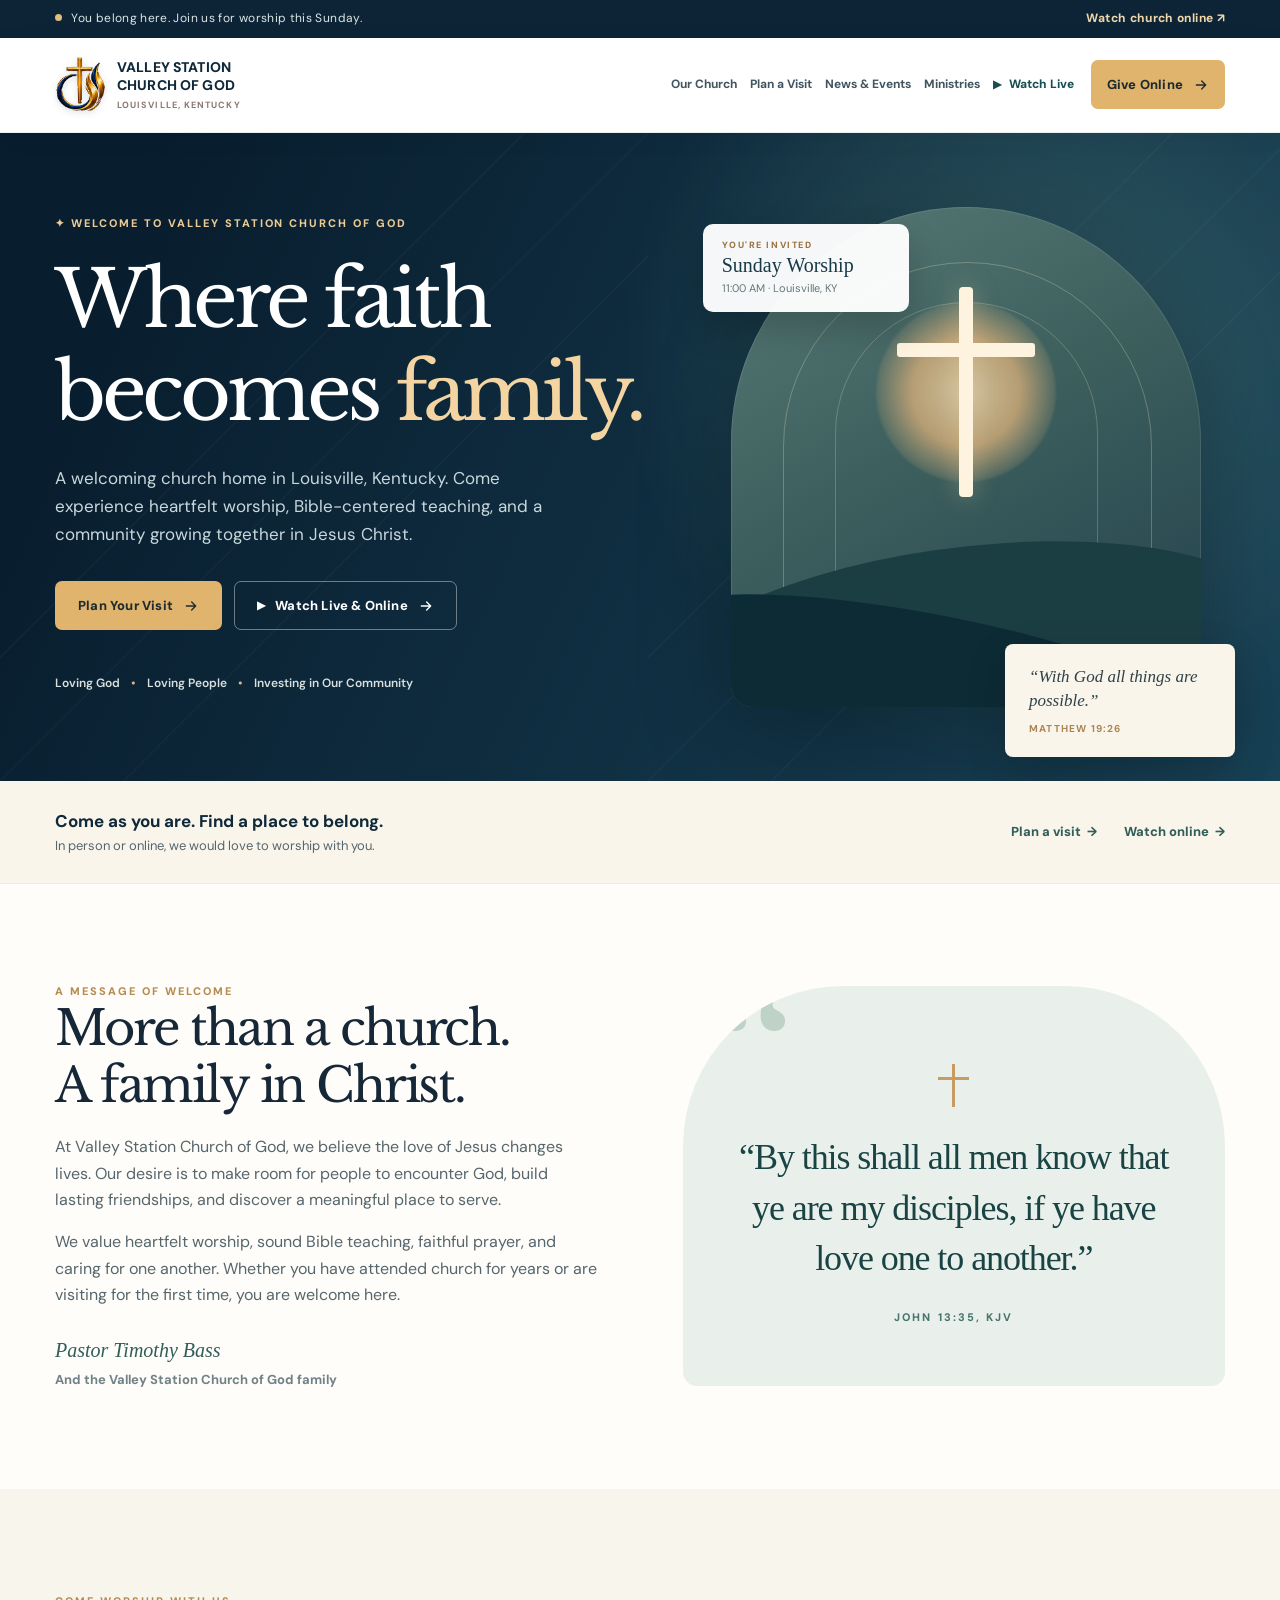
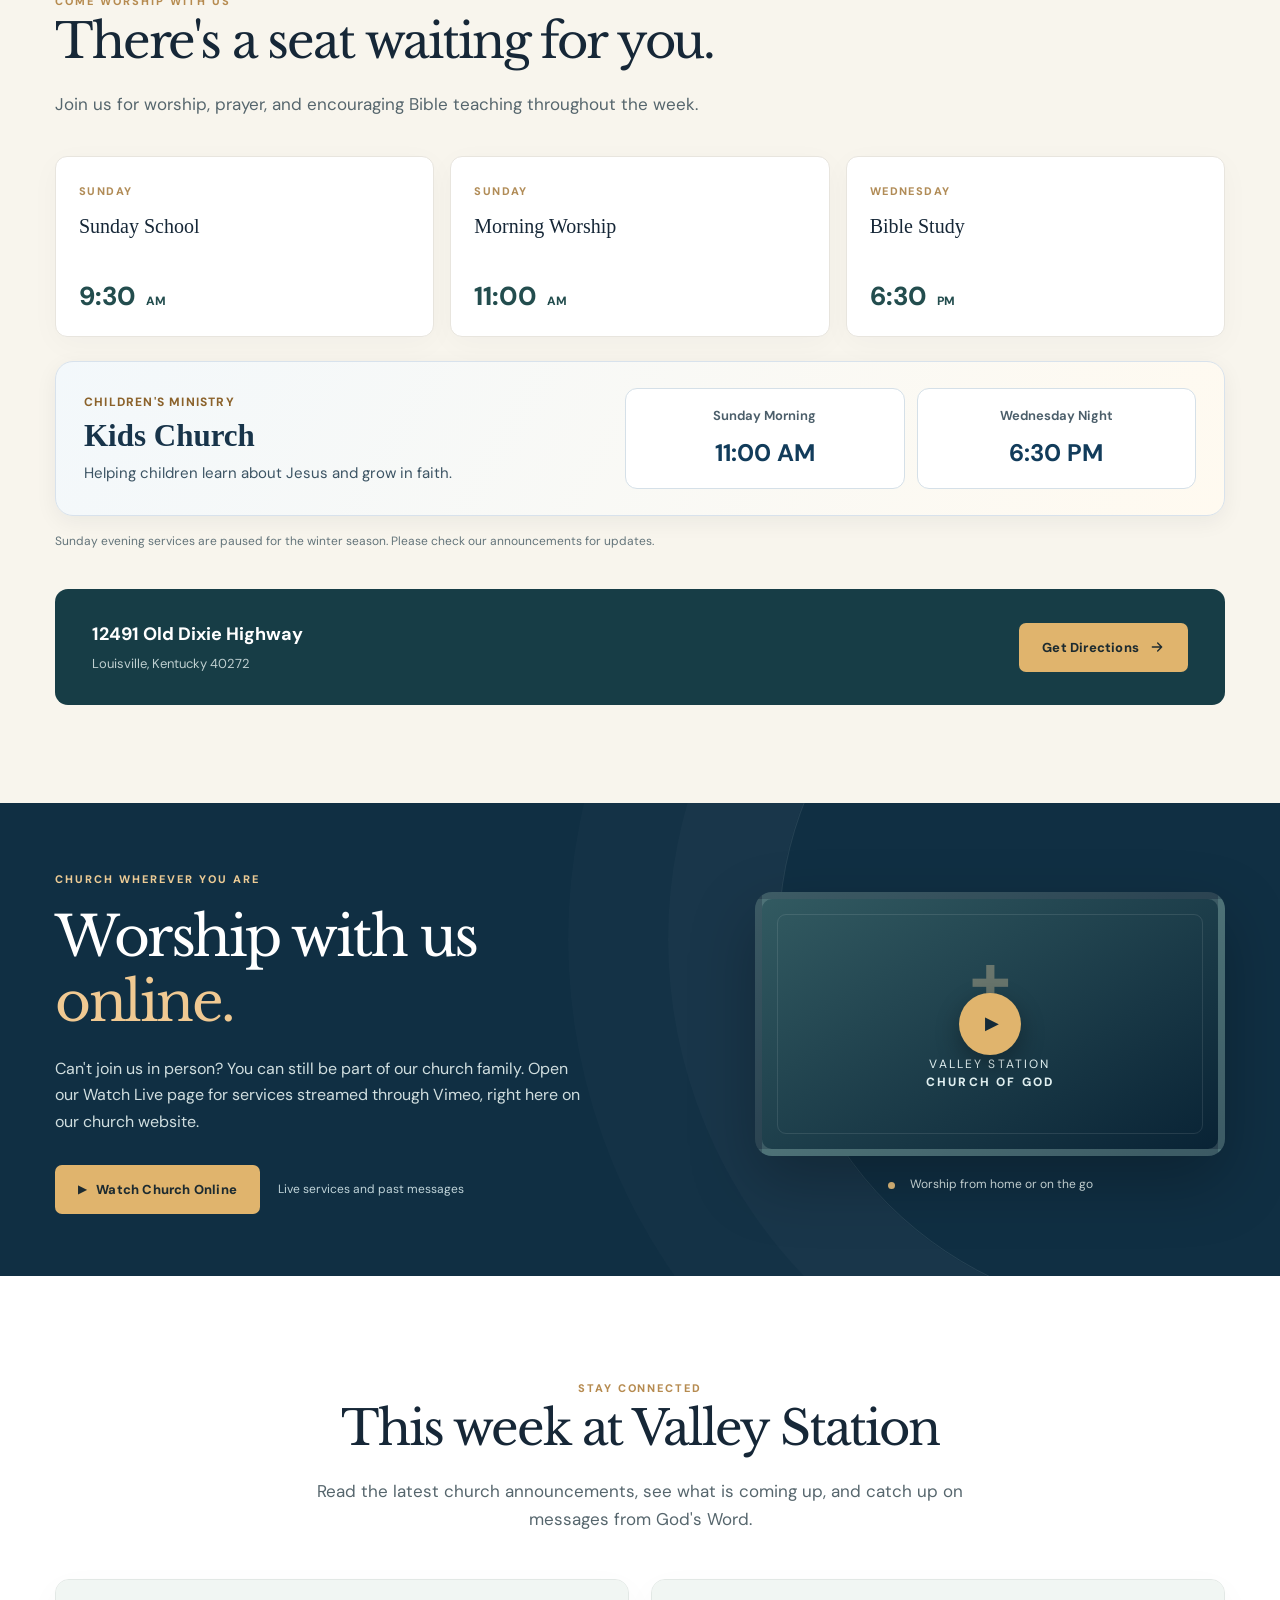
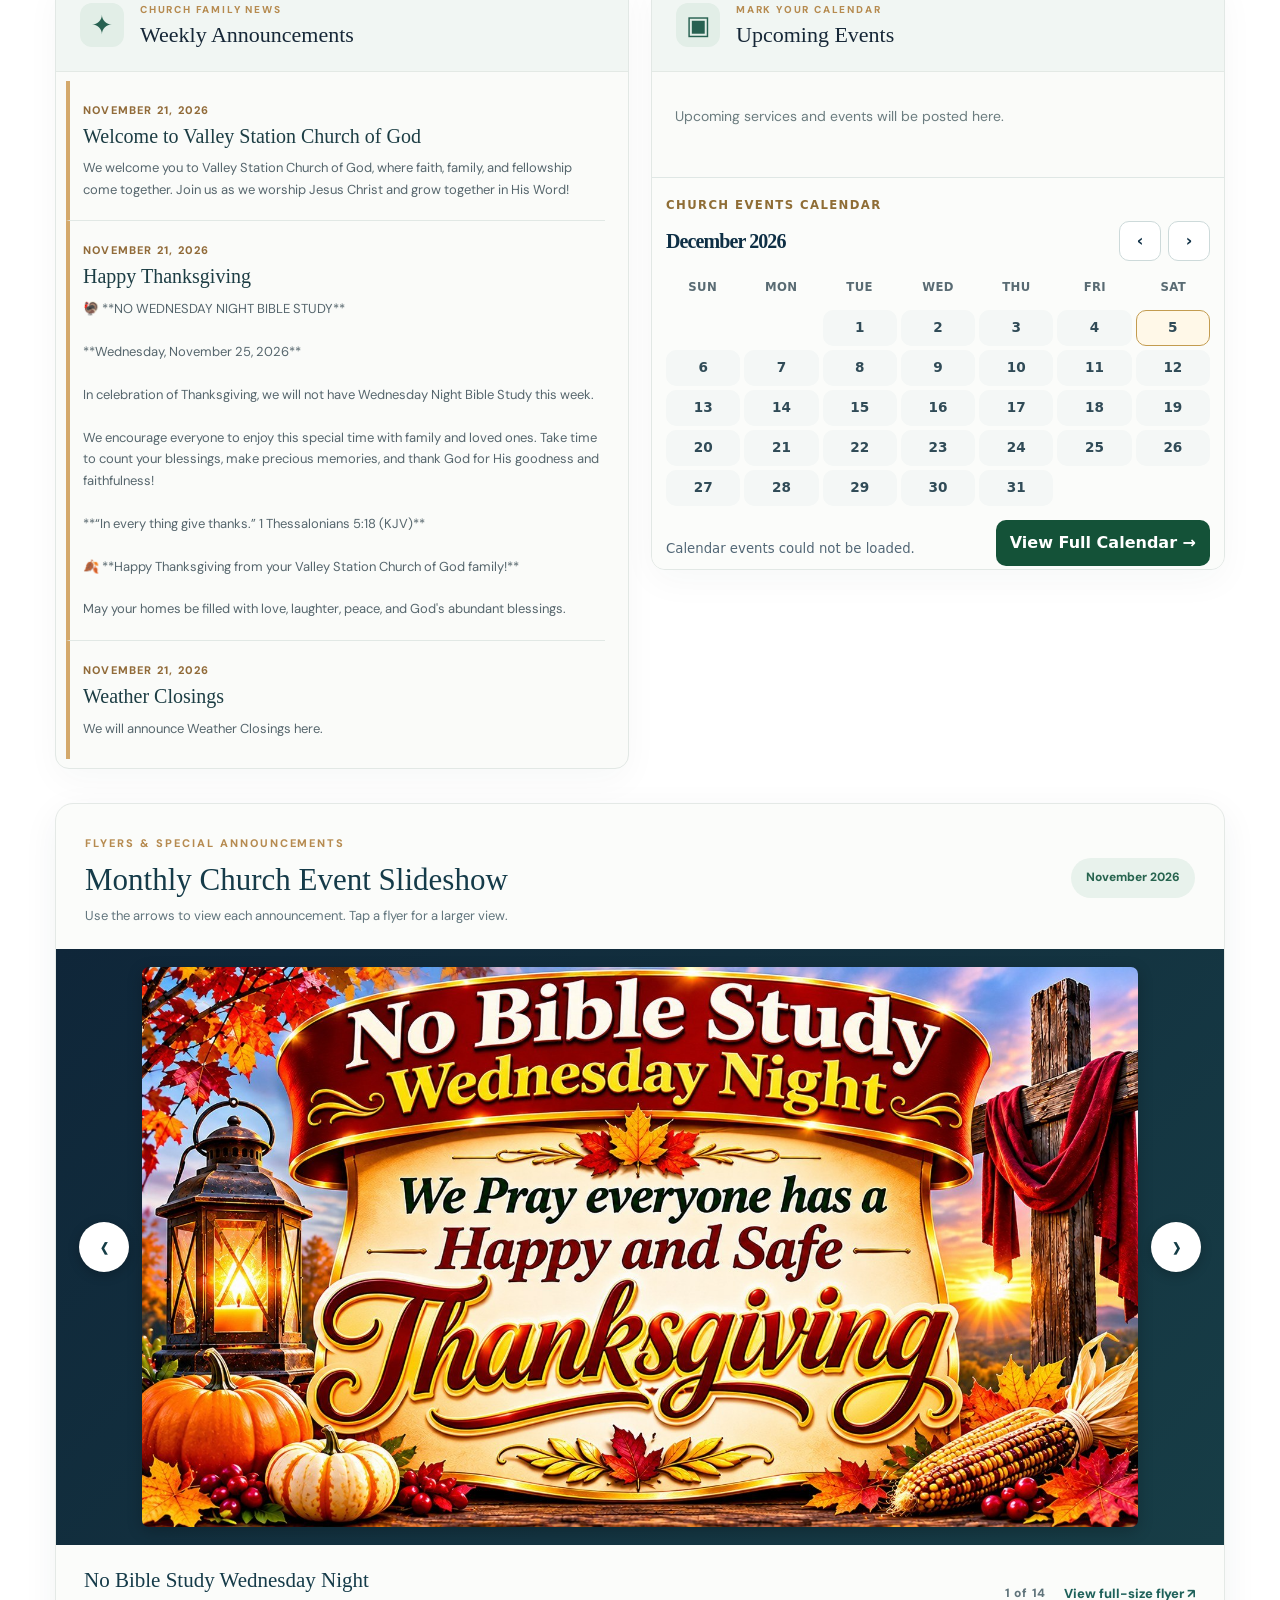
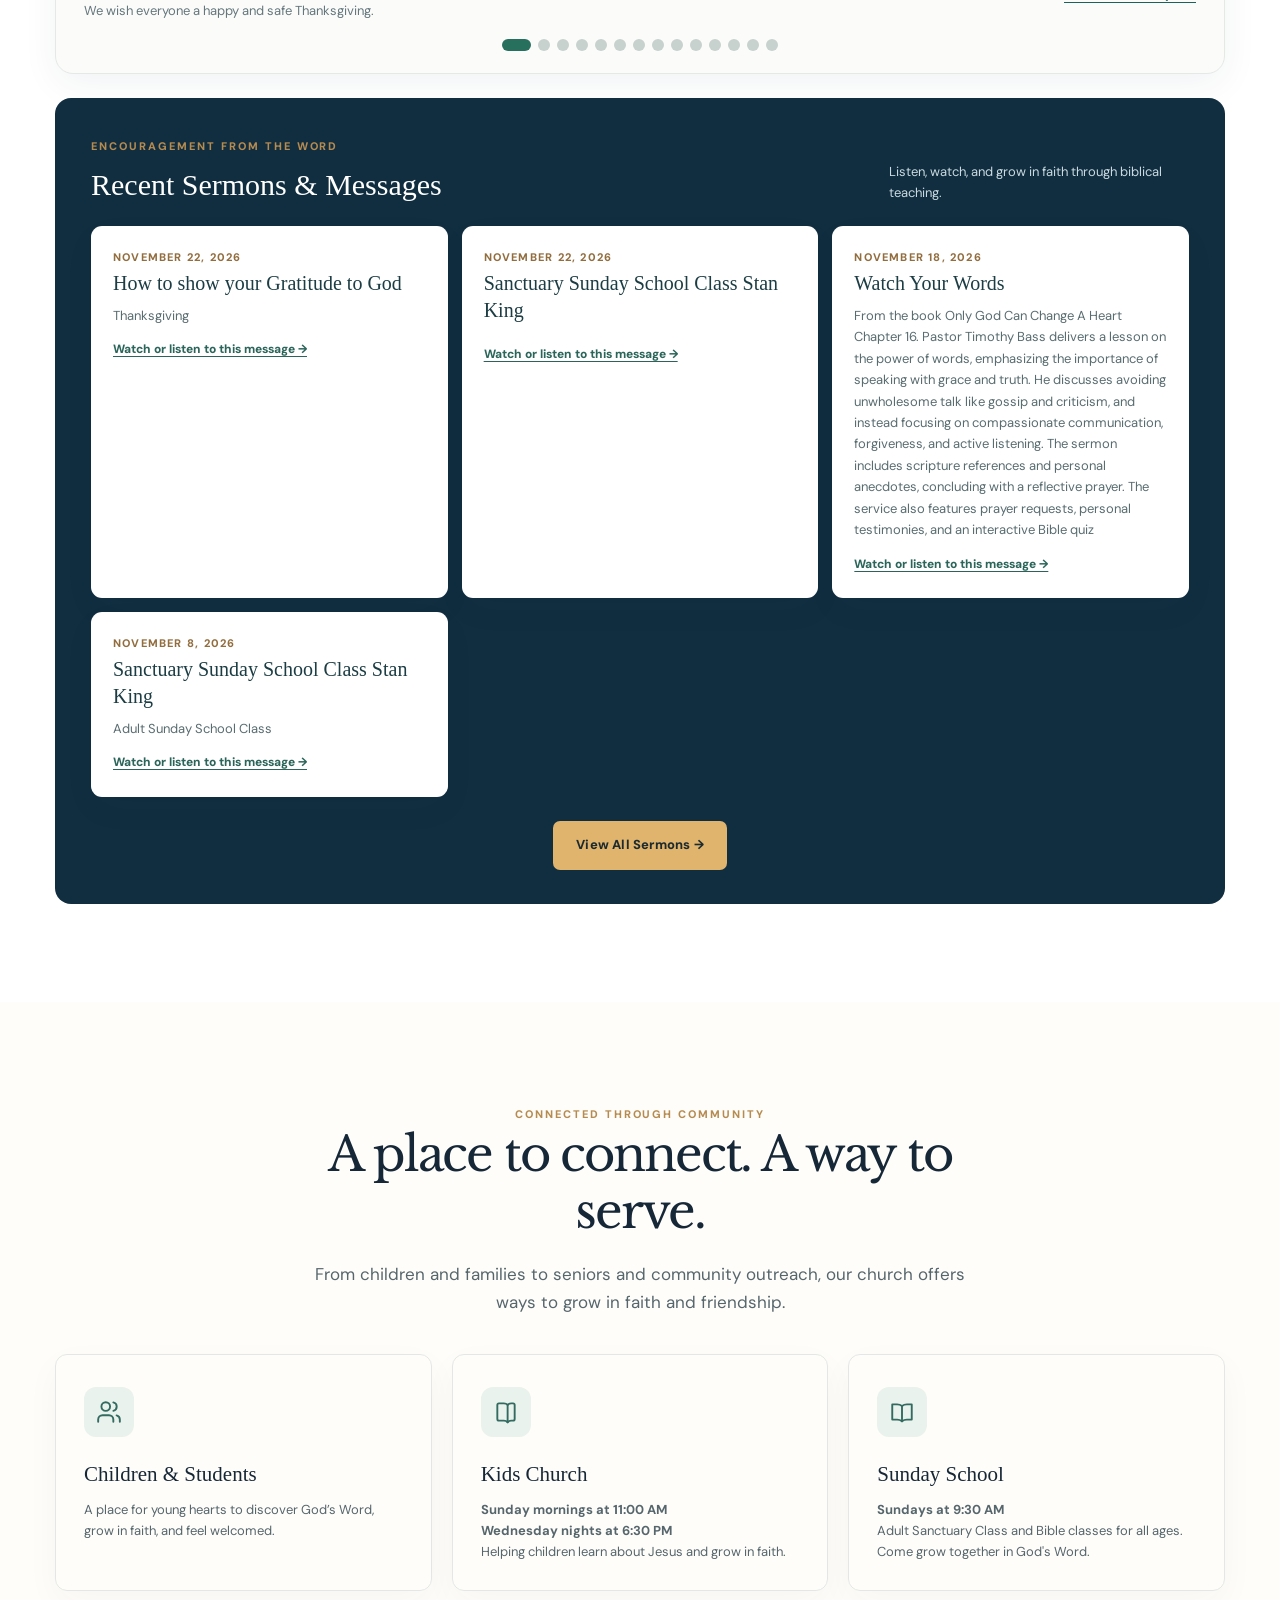
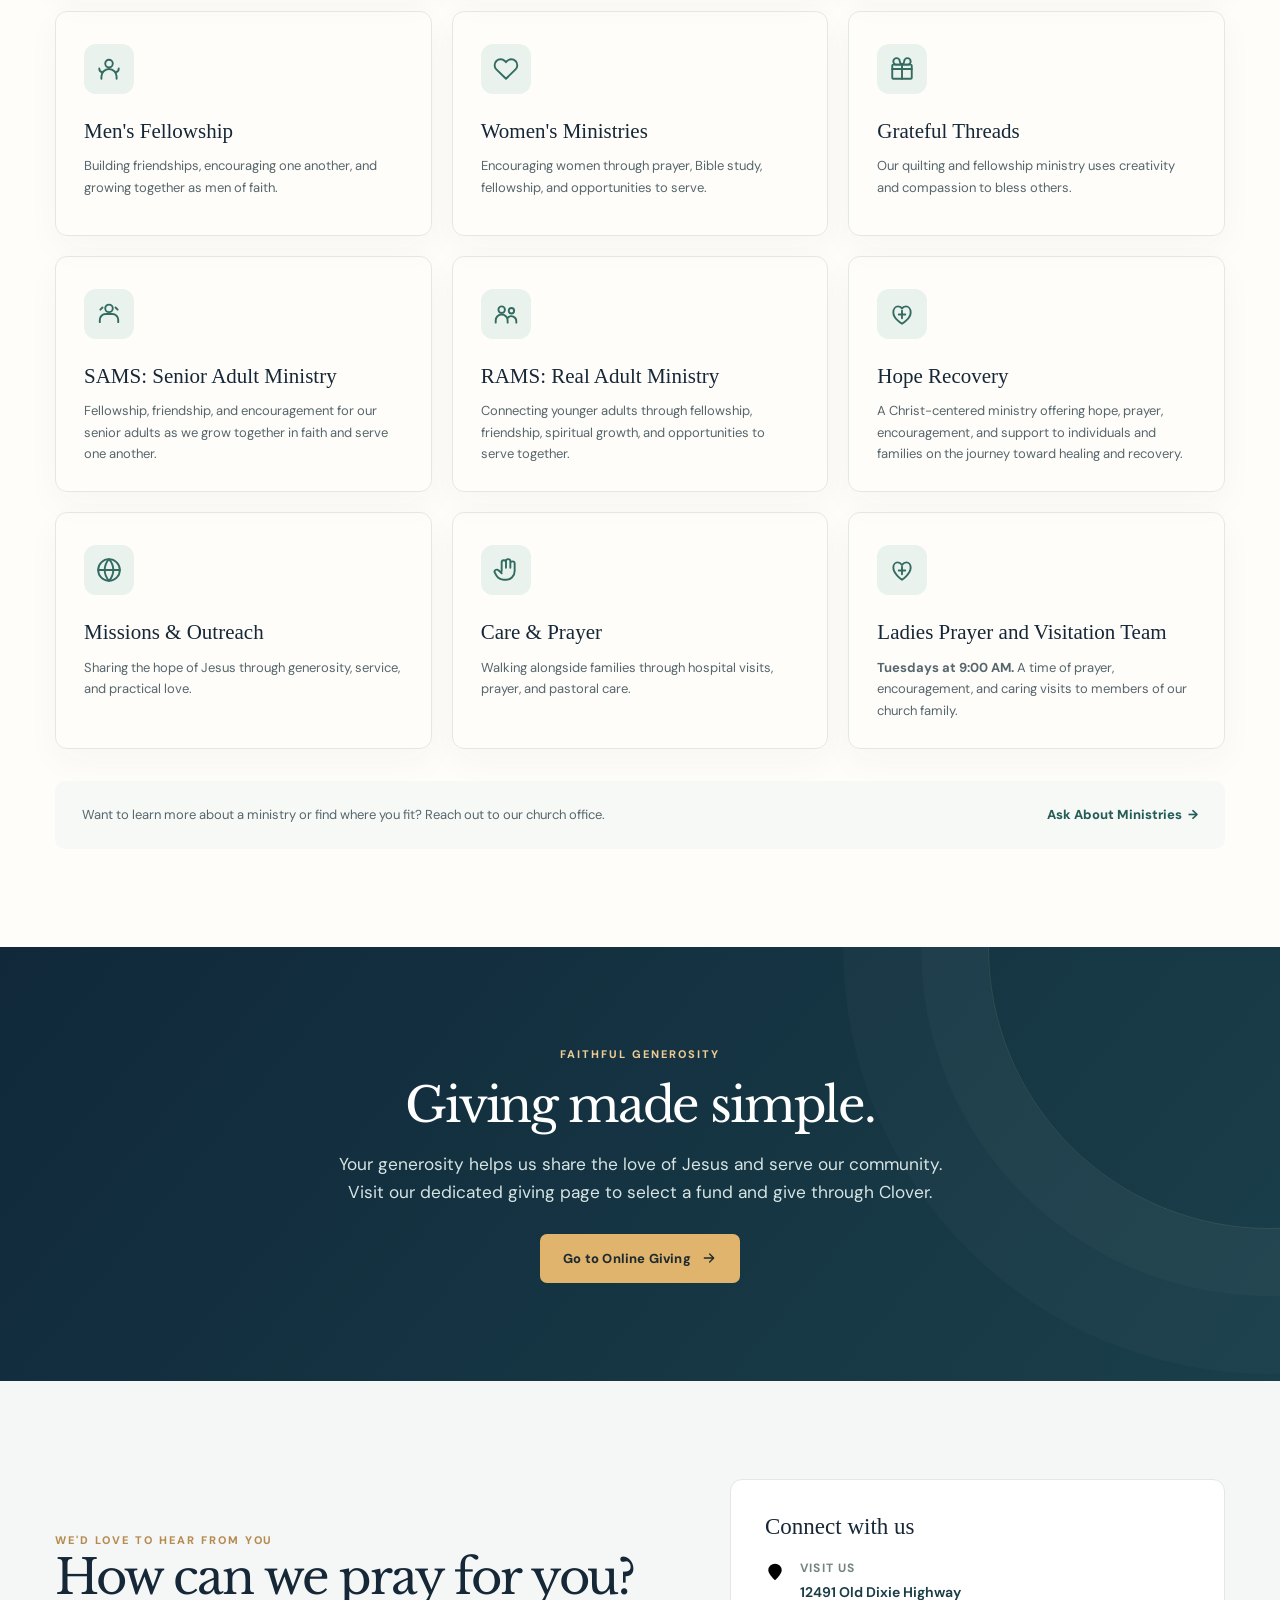
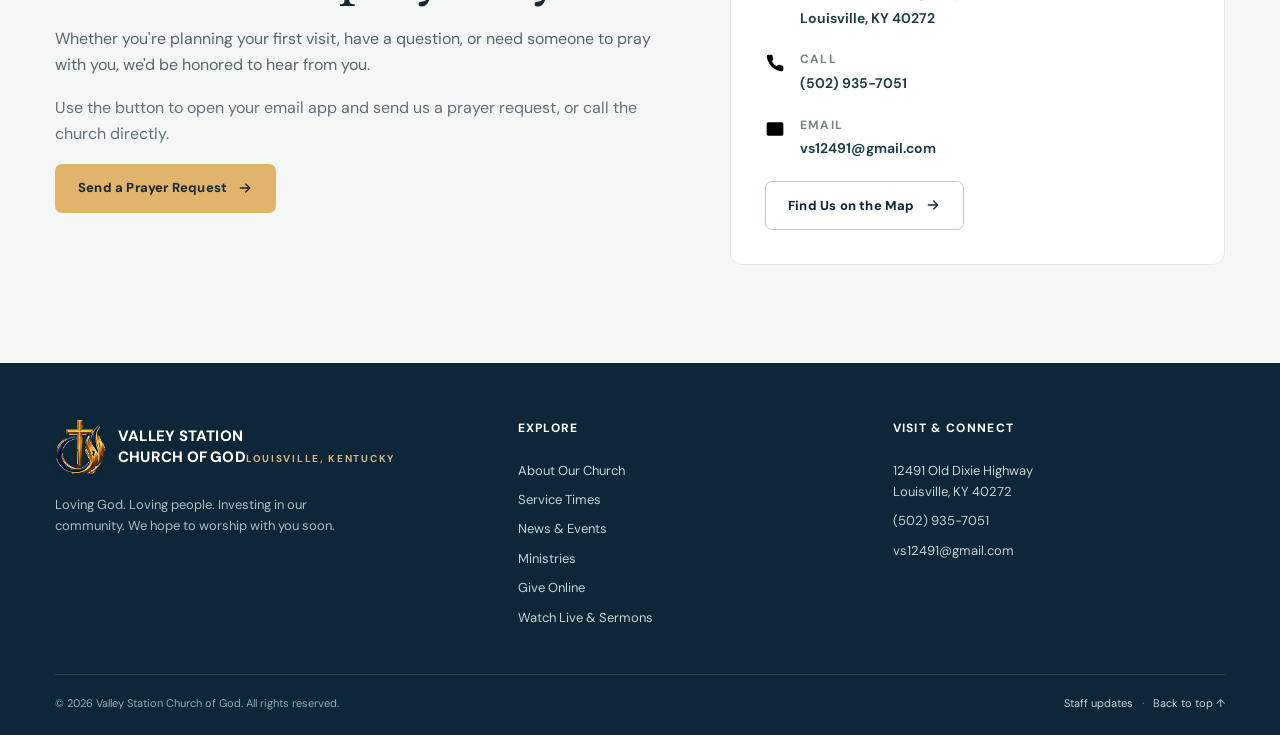
==== commit e8e59f71: "Add monthly calendar script to index.html" ====
--- a/index.html
+++ b/index.html
@@ -136,4 +136,6 @@
 <script src="site.js" defer></script>
 <script src="updates.js" defer></script>
 <script src="events-slideshow.js" defer></script>
-</body></html>+<script src="/monthly-calendar.js" defer></script>
+</body>
+</html>
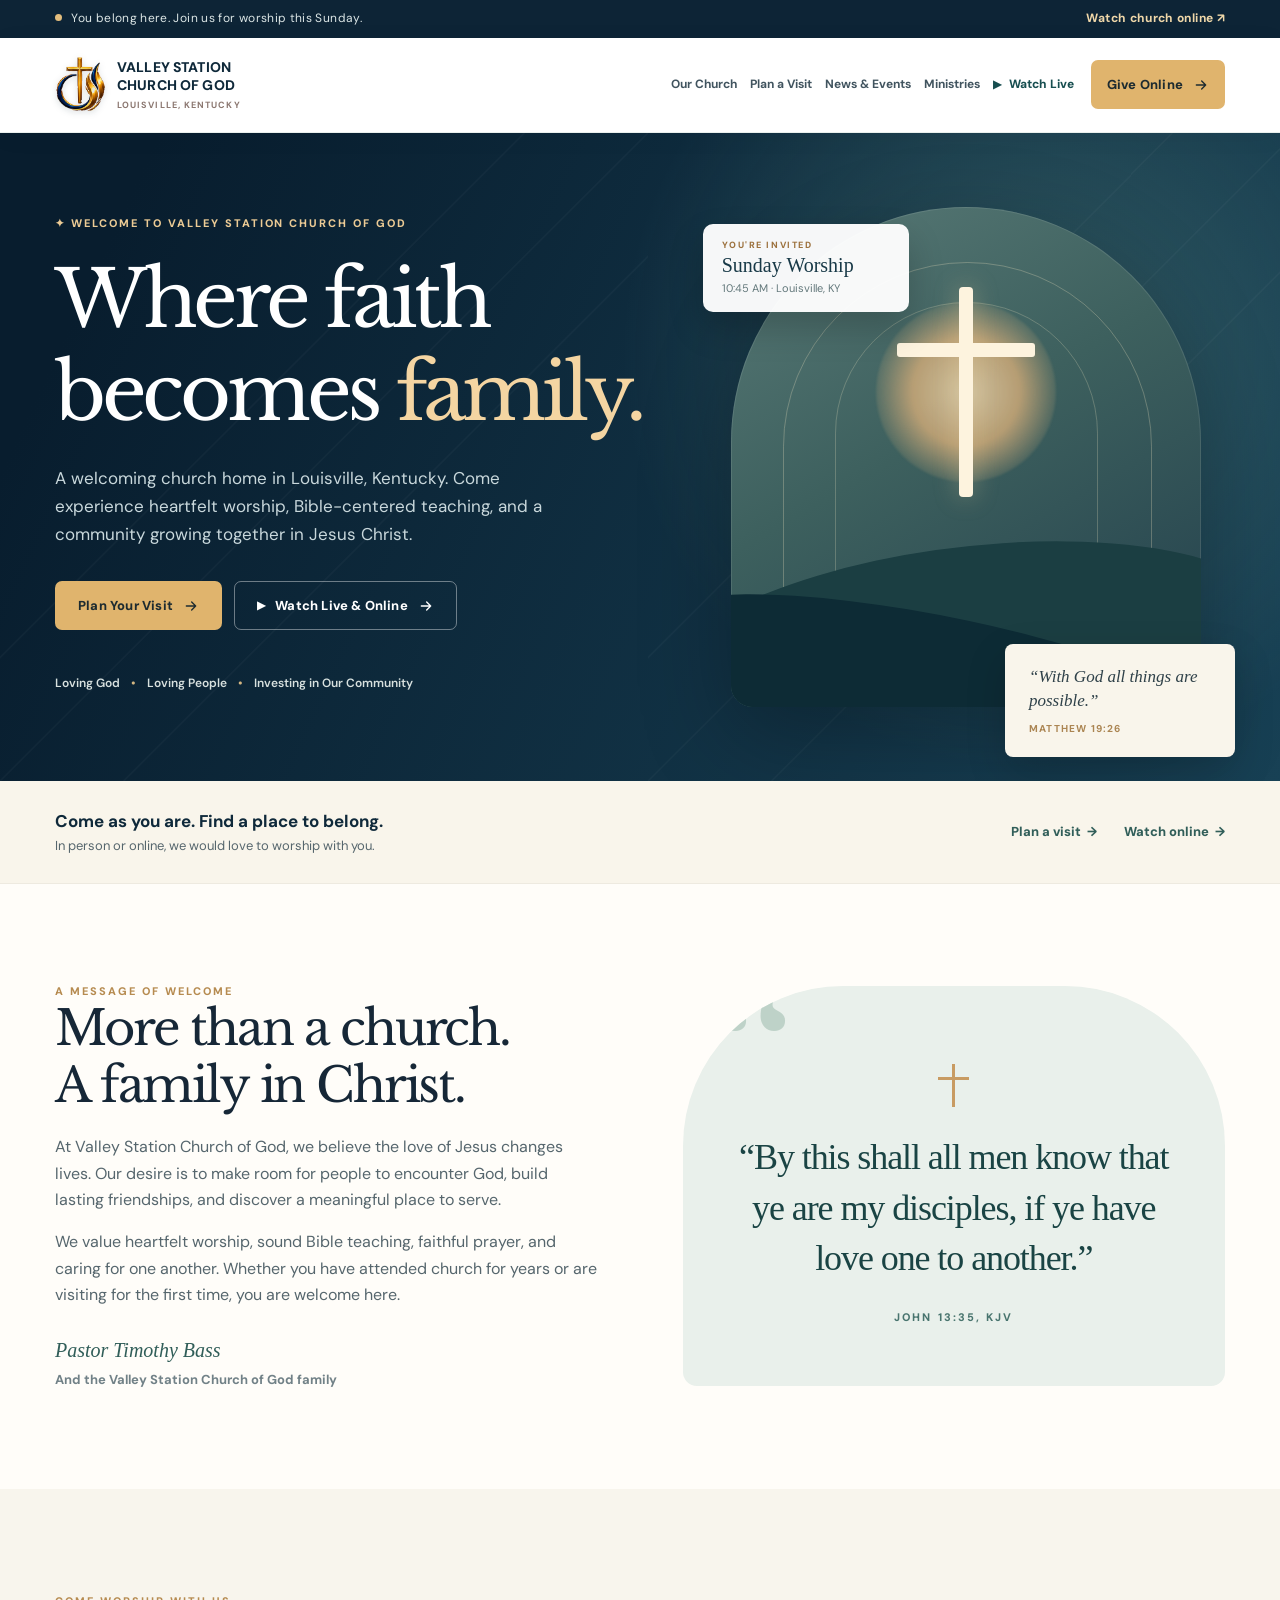
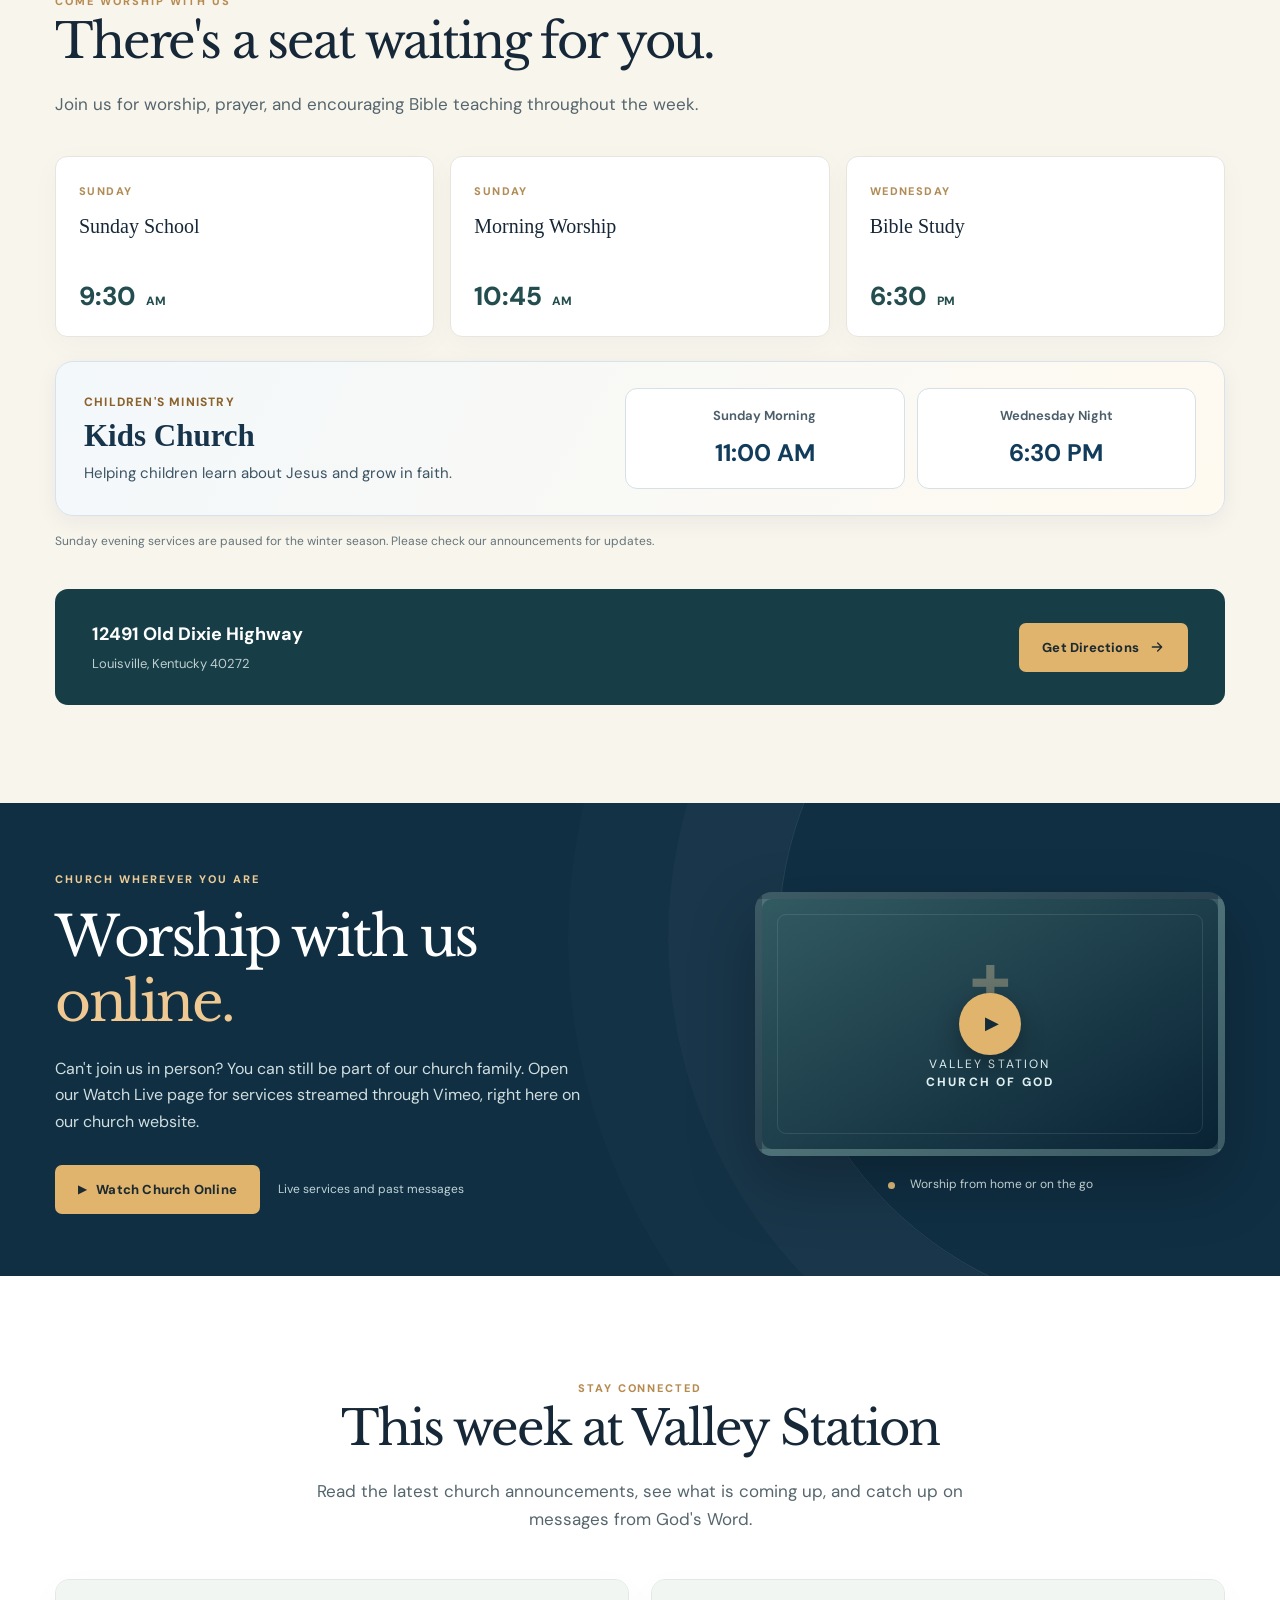
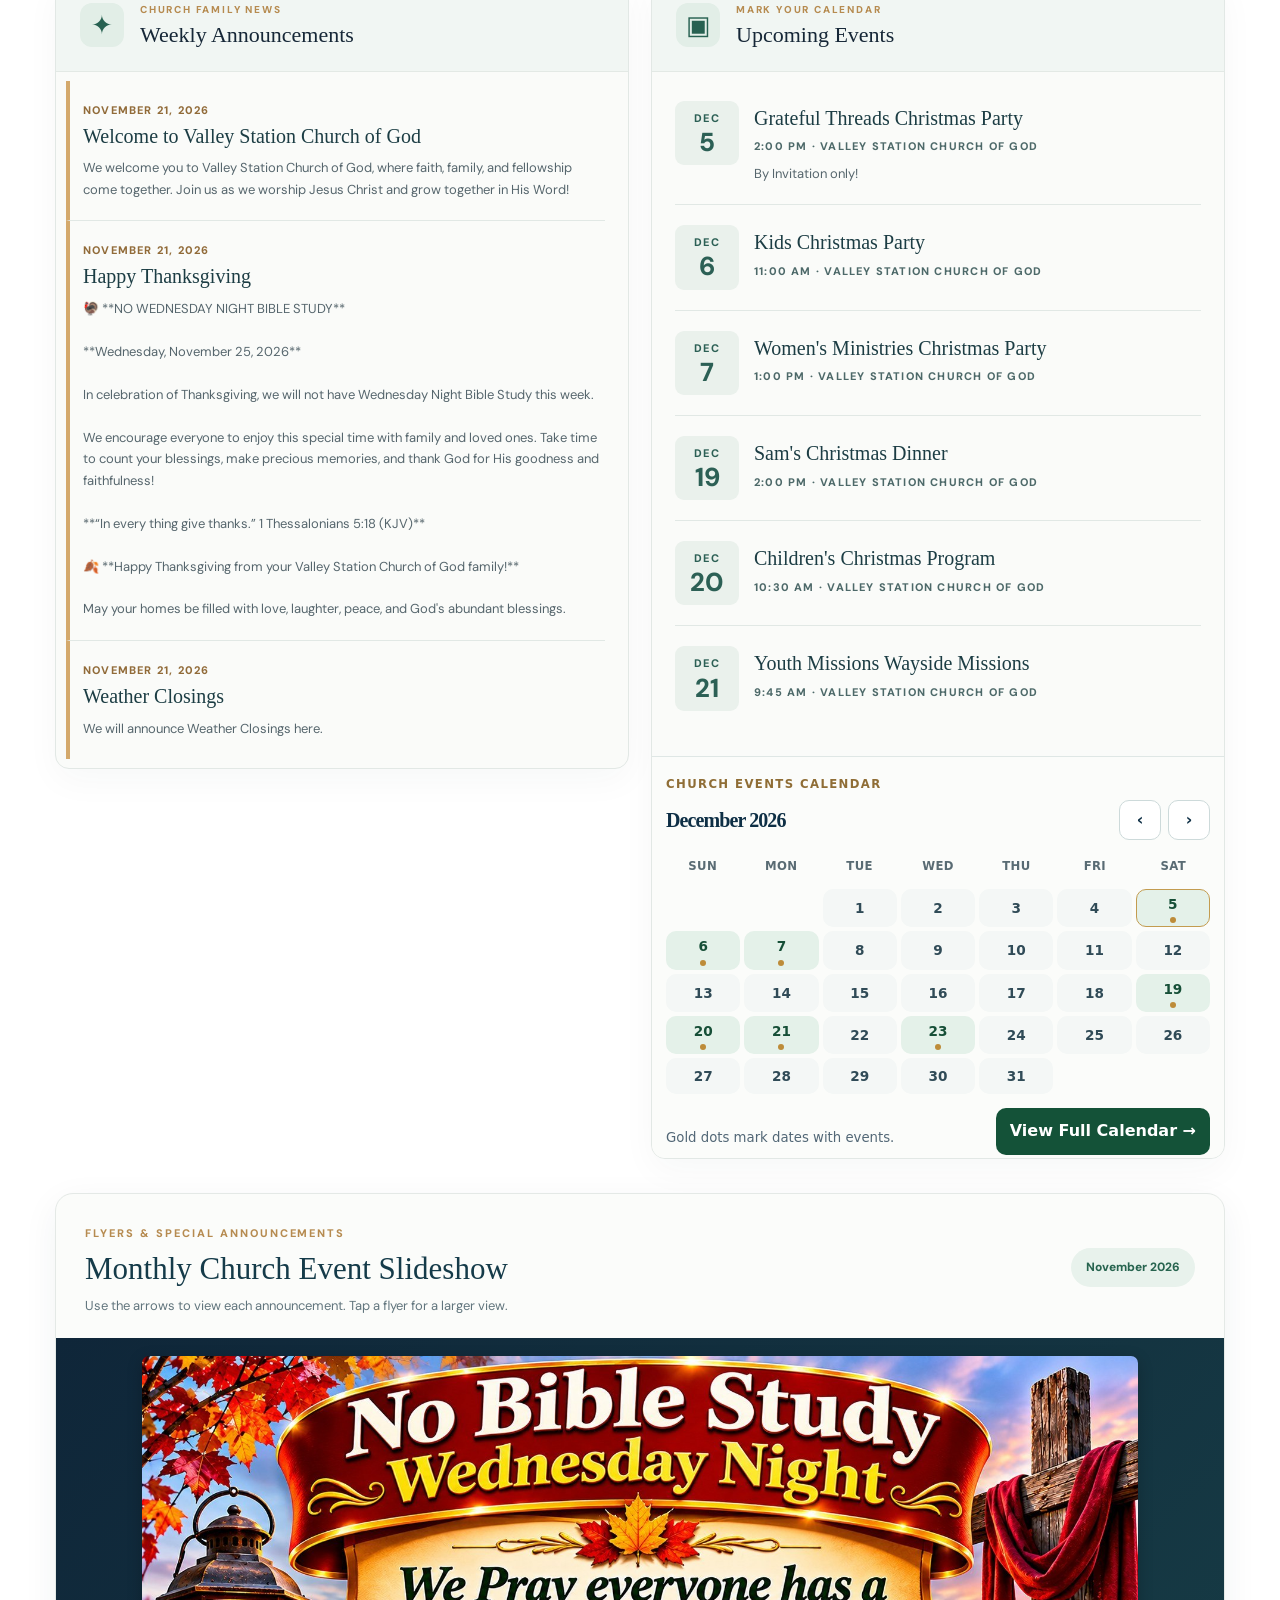
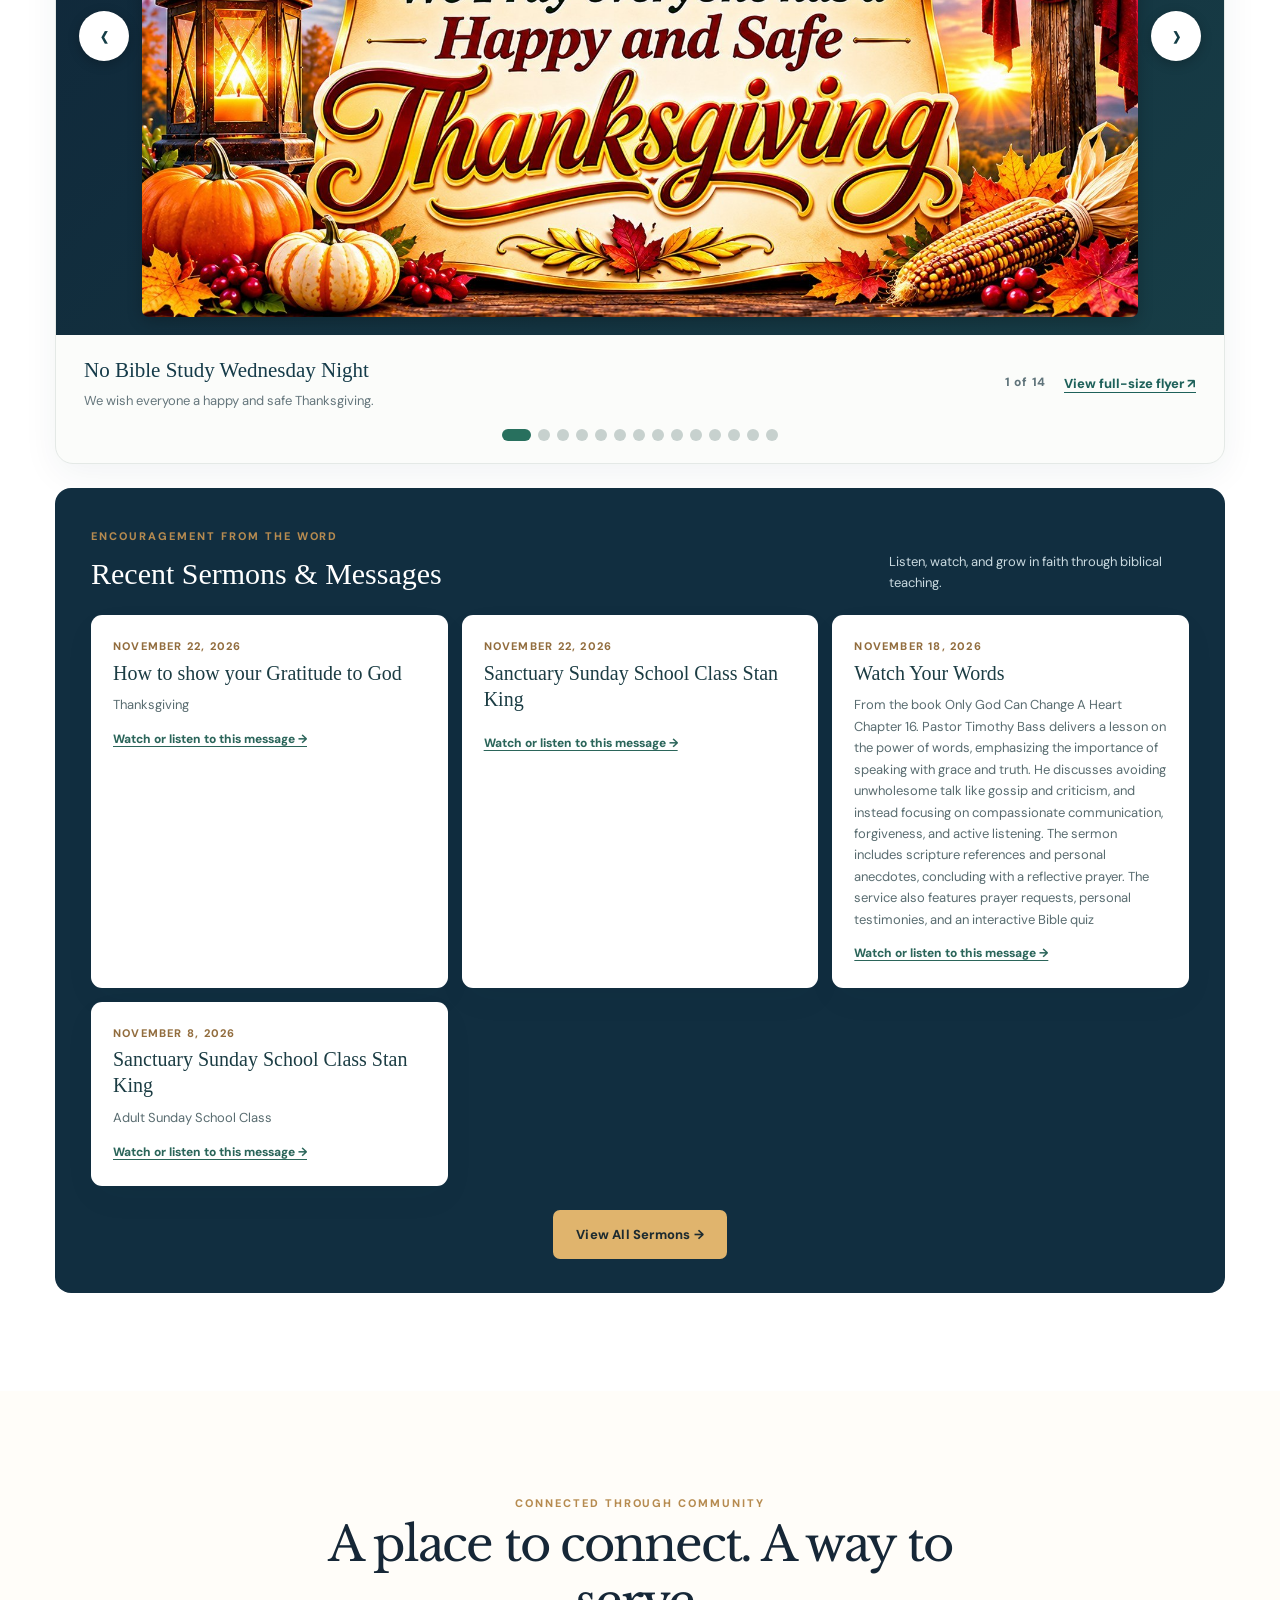
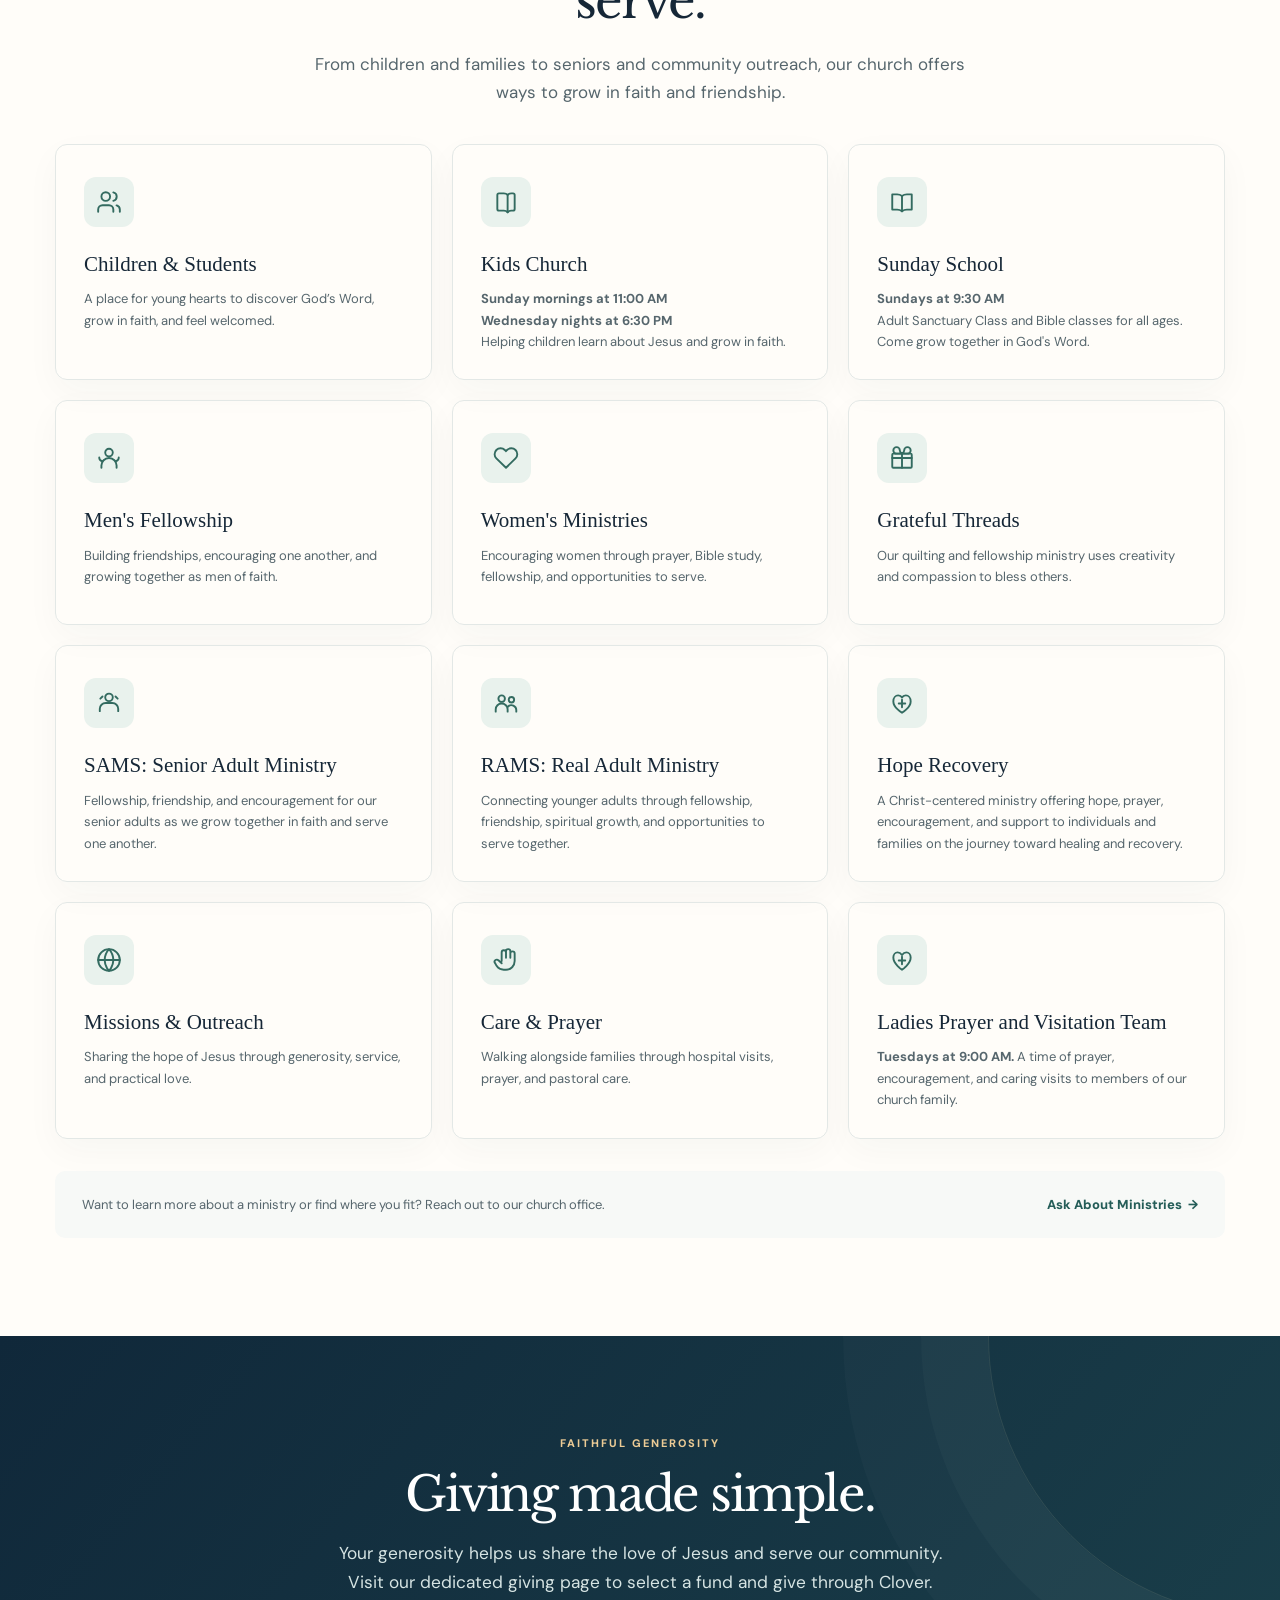
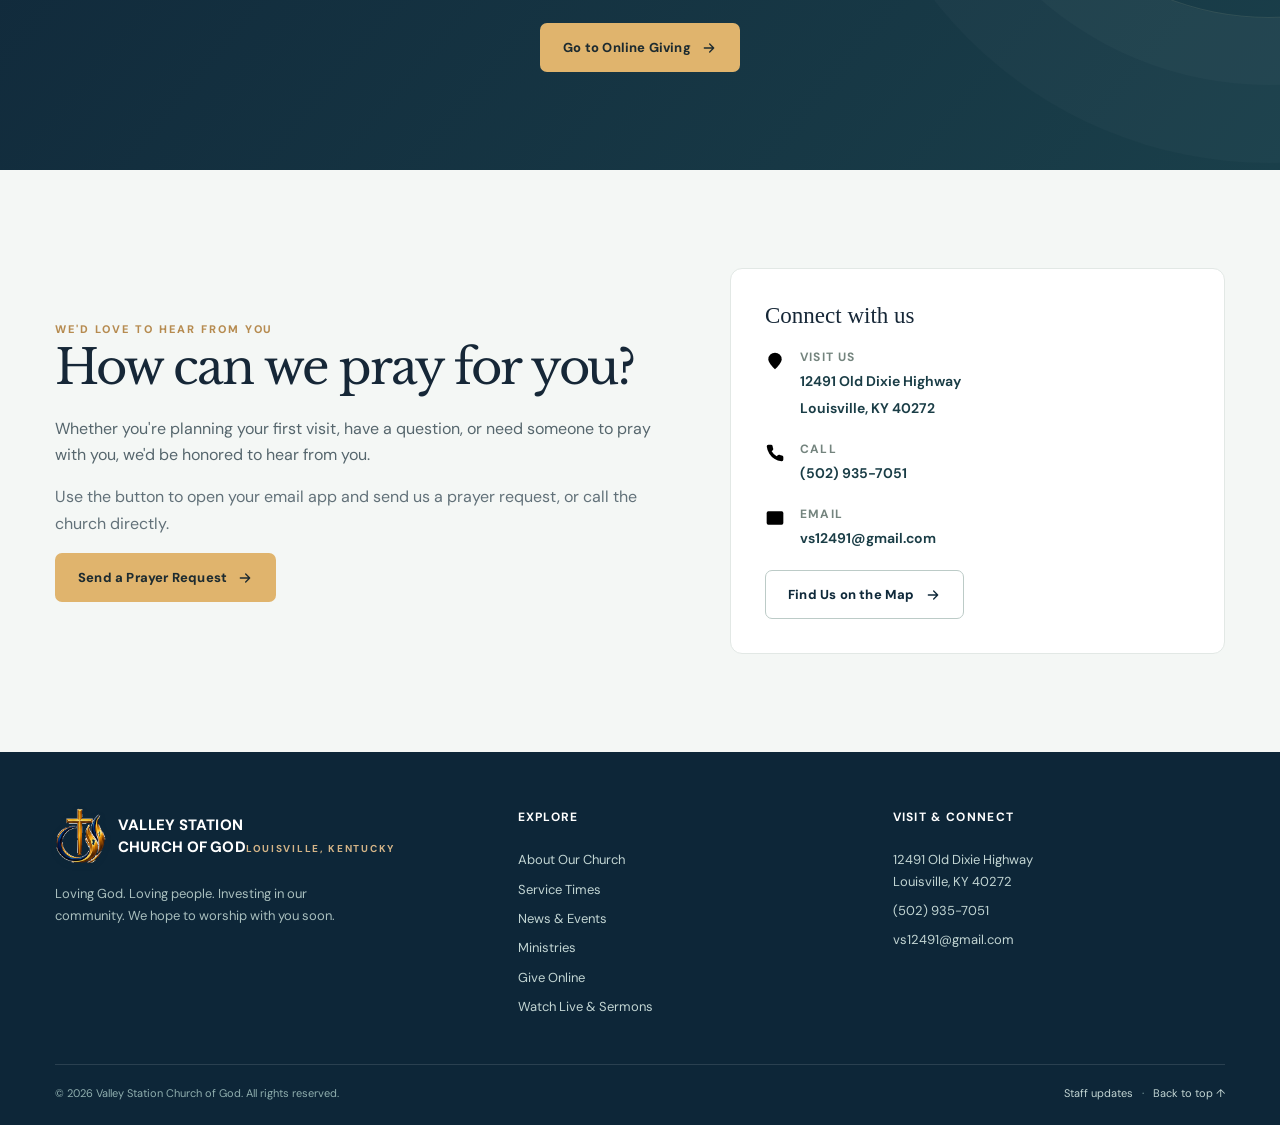
==== commit ae75e4e7: "Update Sunday Morning Worship time to 10:45 AM" ====
--- a/index.html
+++ b/index.html
@@ -44,12 +44,12 @@
 </div></header>
 <main id="main">
 <section class="hero" aria-labelledby="hero-heading"><div class="container hero-inner"><div class="hero-copy"><span class="eyebrow light"><span class="tiny-cross" aria-hidden="true">✦</span> Welcome to Valley Station Church of God</span><h1 id="hero-heading">Where faith<br>becomes <em>family.</em></h1><p>A welcoming church home in Louisville, Kentucky. Come experience heartfelt worship, Bible-centered teaching, and a community growing together in Jesus Christ.</p><div class="hero-actions"><a class="btn" href="#visit">Plan Your Visit <svg aria-hidden="true" viewBox="0 0 24 24" fill="none" stroke="currentColor" stroke-width="2" stroke-linecap="round" stroke-linejoin="round"><path d="M5 12h14m-6-6 6 6-6 6"/></svg></a><a class="btn btn-outline" href="/watch/"><span class="play-icon" aria-hidden="true">▶</span> Watch Live &amp; Online <svg aria-hidden="true" viewBox="0 0 24 24" fill="none" stroke="currentColor" stroke-width="2" stroke-linecap="round" stroke-linejoin="round"><path d="M5 12h14m-6-6 6 6-6 6"/></svg></a></div><div class="hero-tags"><span>Loving God</span><span>Loving People</span><span>Investing in Our Community</span></div></div>
-<div class="hero-art" aria-hidden="true"><div class="hero-art-frame"><div class="arc"></div><div class="sun"></div><div class="illustration-cross"></div><div class="hill"></div><div class="hill two"></div></div><div class="art-quote">“With God all things are possible.”<strong>Matthew 19:26</strong></div><div class="hero-service-badge"><span>YOU'RE INVITED</span><strong>Sunday Worship</strong><small>11:00 AM · Louisville, KY</small></div></div></div></section>
+<div class="hero-art" aria-hidden="true"><div class="hero-art-frame"><div class="arc"></div><div class="sun"></div><div class="illustration-cross"></div><div class="hill"></div><div class="hill two"></div></div><div class="art-quote">“With God all things are possible.”<strong>Matthew 19:26</strong></div><div class="hero-service-badge"><span>YOU'RE INVITED</span><strong>Sunday Worship</strong><small>10:45 AM · Louisville, KY</small></div></div></div></section>
 <div class="welcome-band"><div class="container welcome-band-inner"><div><strong>Come as you are. Find a place to belong.</strong><p>In person or online, we would love to worship with you.</p></div><div class="welcome-actions"><a href="#visit">Plan a visit &nbsp;→</a><a href="/watch/">Watch online &nbsp;→</a></div></div></div>
 <section class="section story" id="welcome" aria-labelledby="welcome-heading"><div class="container split"><div><div class="eyebrow">A Message of Welcome</div><h2 id="welcome-heading">More than a church.<br>A family in Christ.</h2><p>At Valley Station Church of God, we believe the love of Jesus changes lives. Our desire is to make room for people to encounter God, build lasting friendships, and discover a meaningful place to serve.</p><p>We value heartfelt worship, sound Bible teaching, faithful prayer, and caring for one another. Whether you have attended church for years or are visiting for the first time, you are welcome here.</p><p class="signature">Pastor Timothy Bass</p><div class="signature-sub">And the Valley Station Church of God family</div></div><div class="verse-card"><span class="small-cross" aria-hidden="true"></span><blockquote>“By this shall all men know that ye are my disciples, if ye have love one to another.”</blockquote><cite>John 13:35, KJV</cite></div></div></section>
 <section class="section section-visit" id="visit" aria-labelledby="visit-heading"><div class="container"><div class="section-head"><span class="eyebrow">Come Worship With Us</span><h2 id="visit-heading">There's a seat waiting for you.</h2><p>Join us for worship, prayer, and encouraging Bible teaching throughout the week.</p></div><div class="schedule">
 <article class="time-card"><div class="day">Sunday</div><h3>Sunday School</h3><div class="time">9:30 <small>AM</small></div></article>
-<article class="time-card"><div class="day">Sunday</div><h3>Morning Worship</h3><div class="time">11:00 <small>AM</small></div></article>
+<article class="time-card"><div class="day">Sunday</div><h3>Morning Worship</h3><div class="time">10:45 <small>AM</small></div></article>
 
 <article class="time-card"><div class="day">Wednesday</div><h3>Bible Study</h3><div class="time">6:30 <small>PM</small></div></article>
 </div>
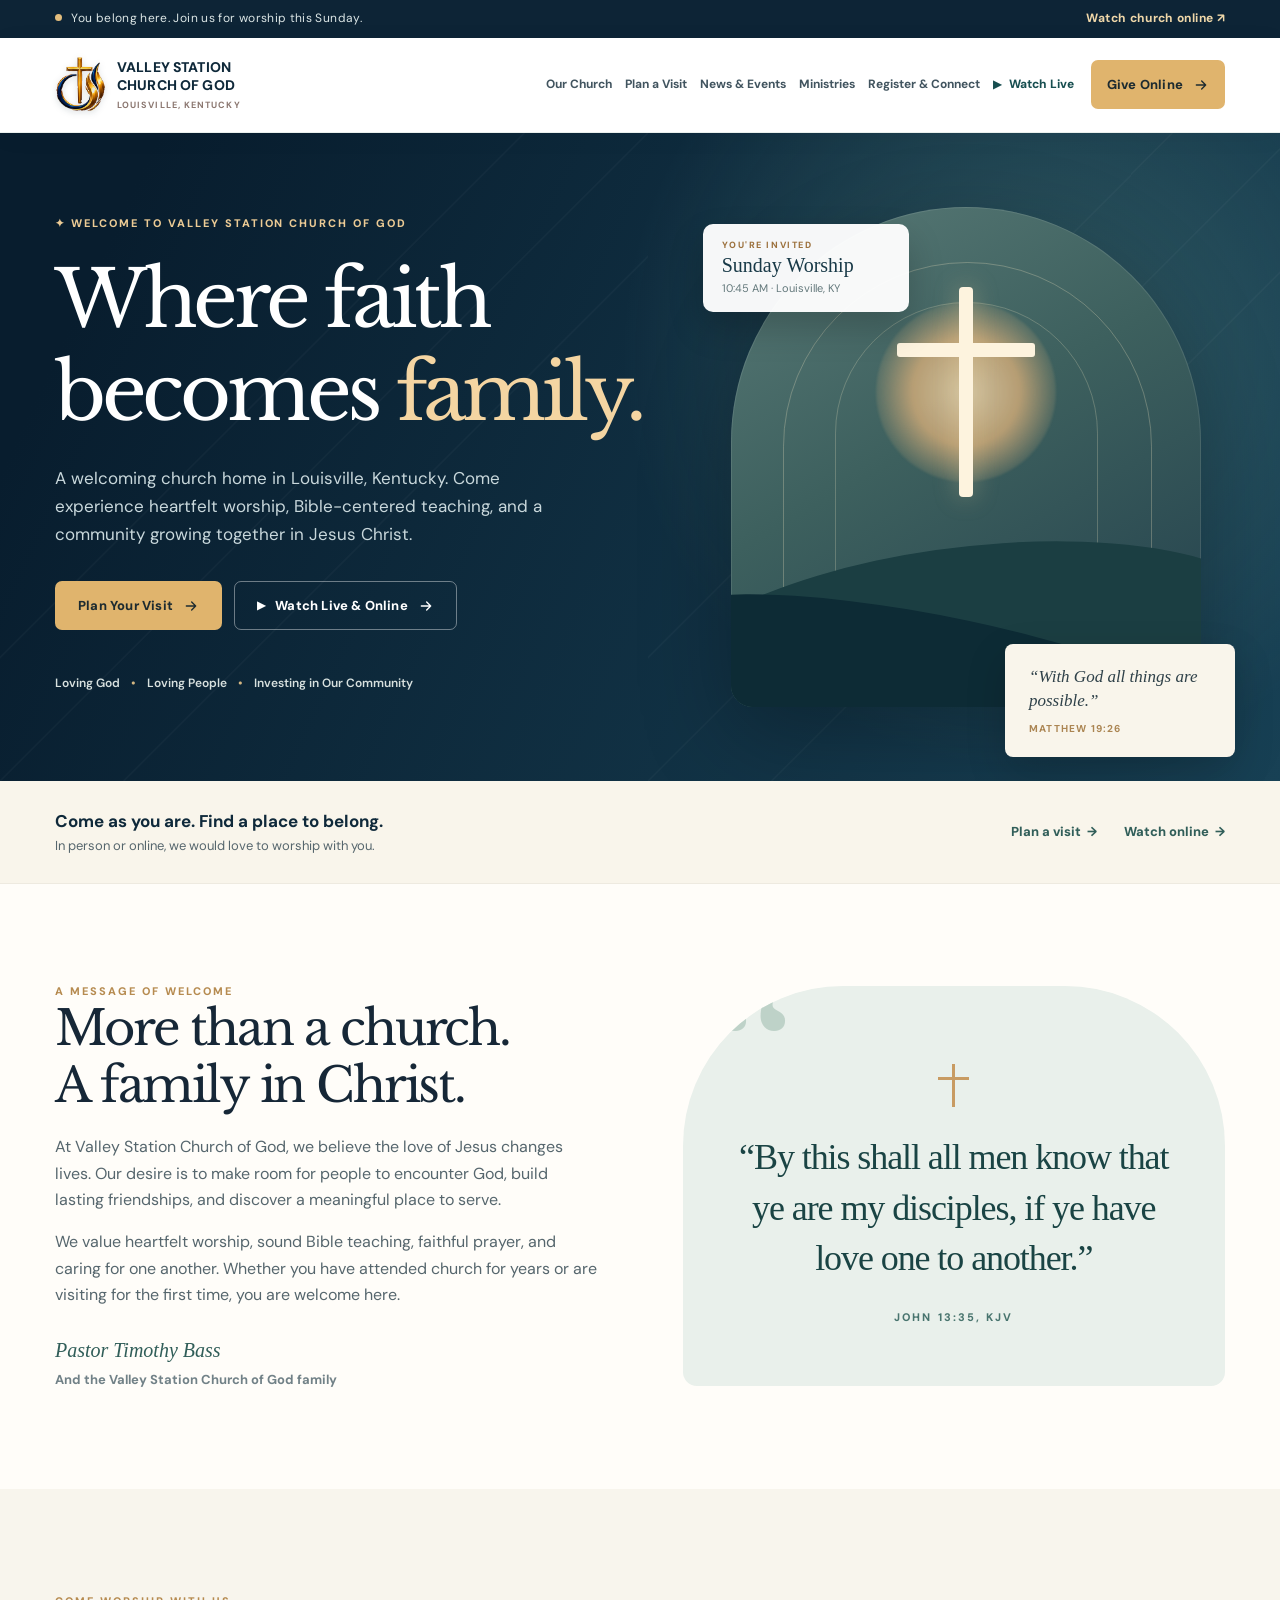
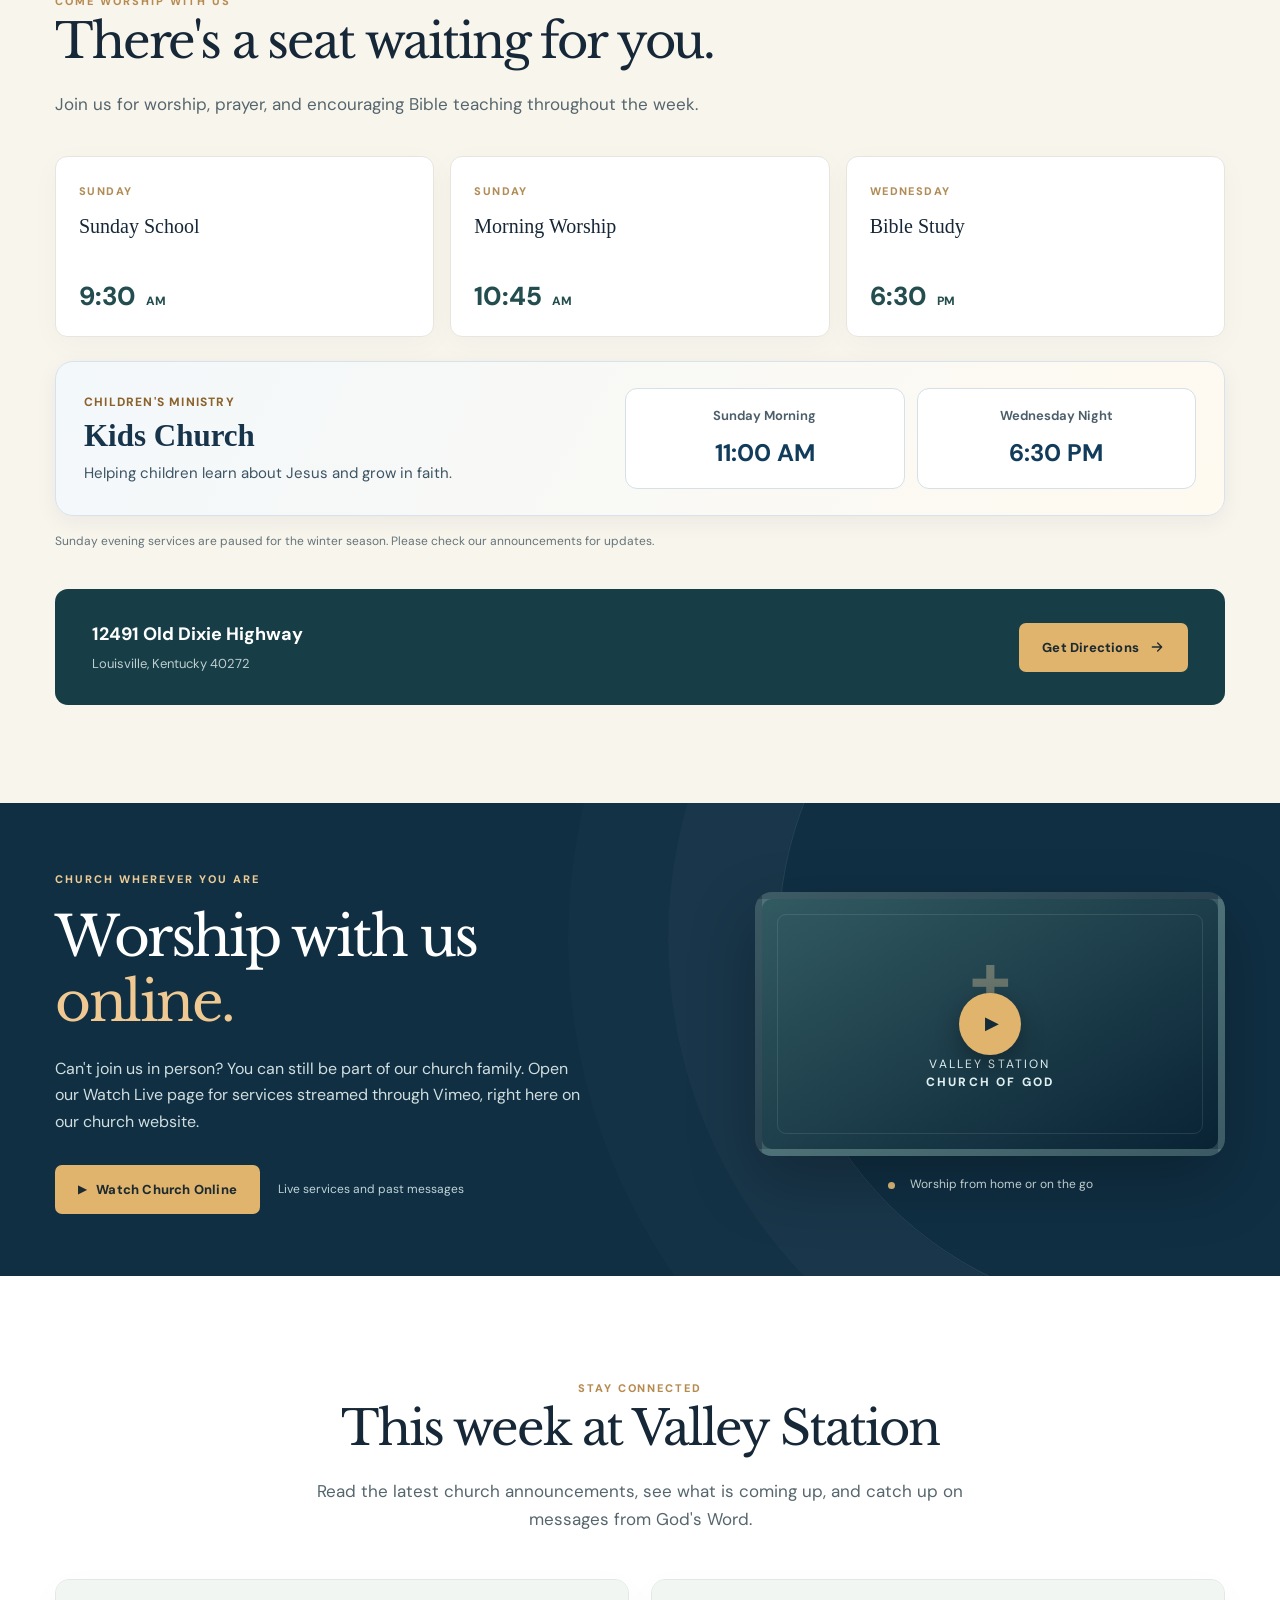
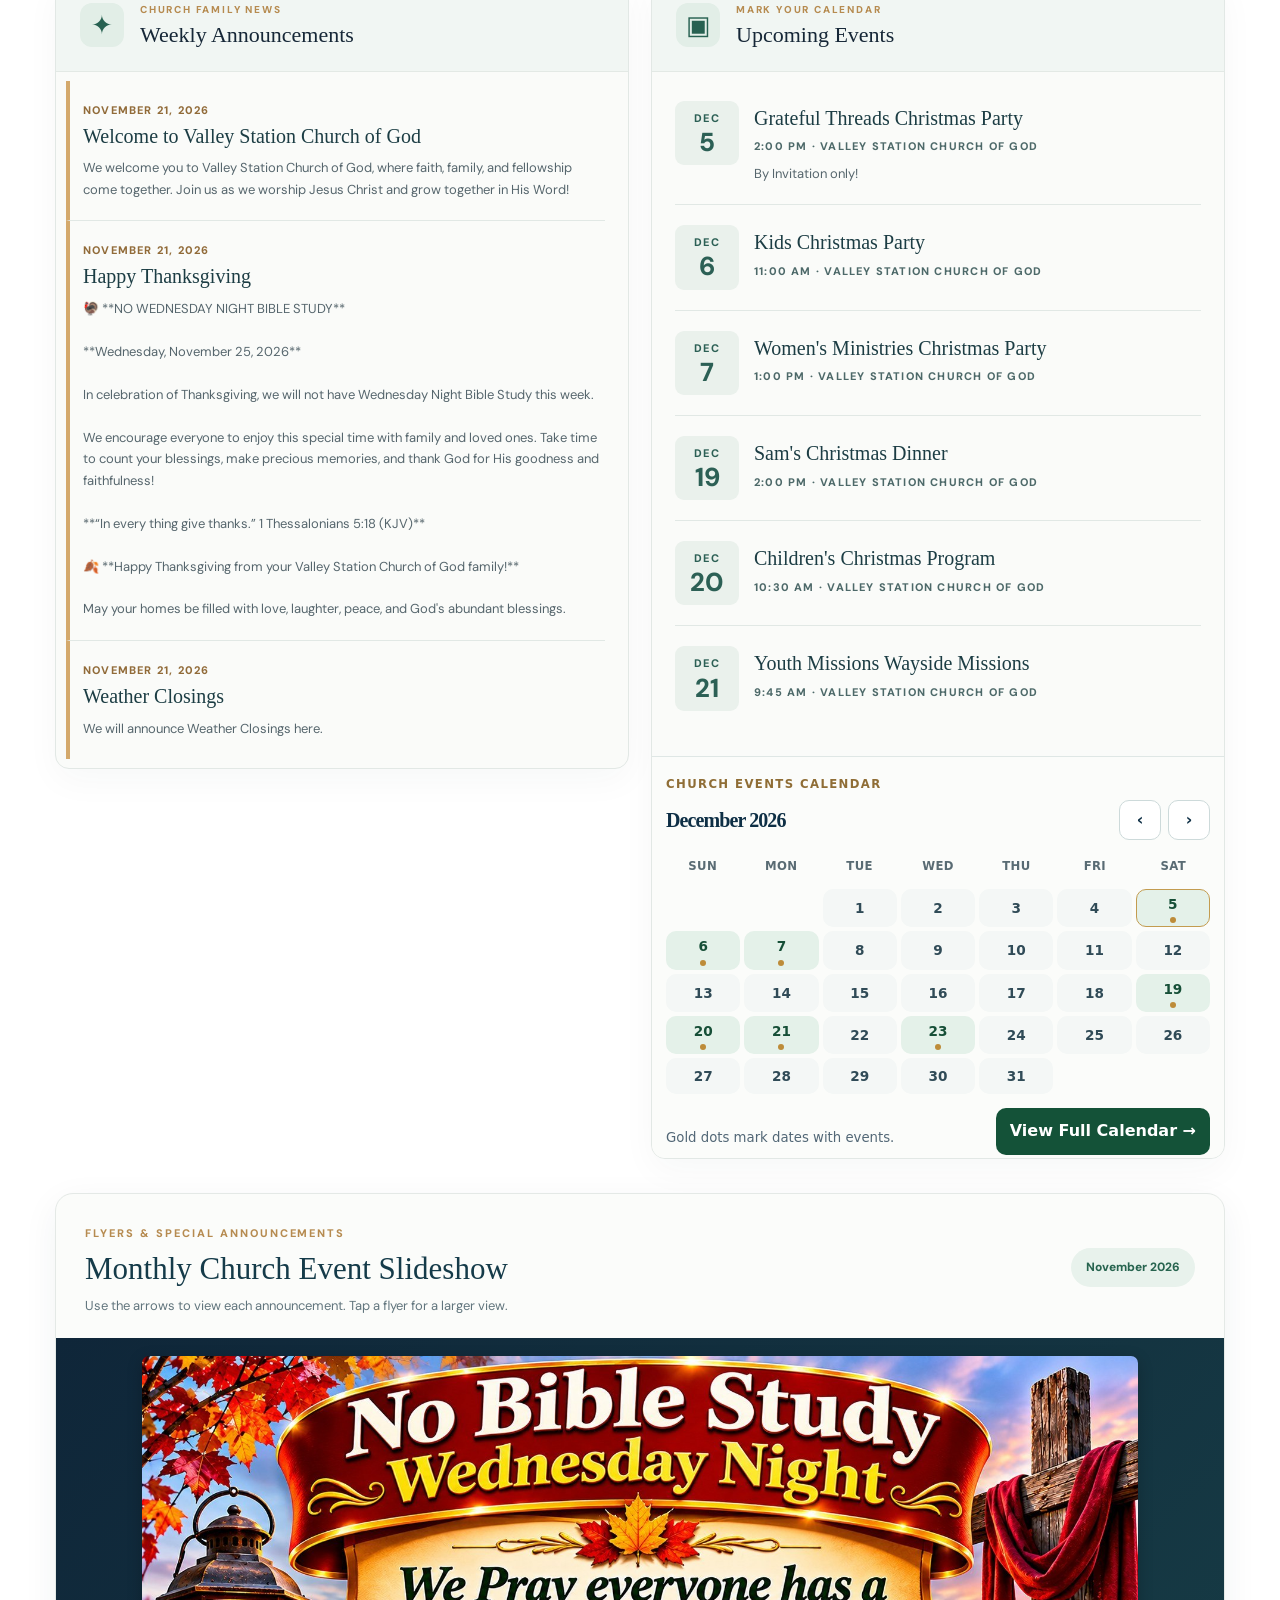
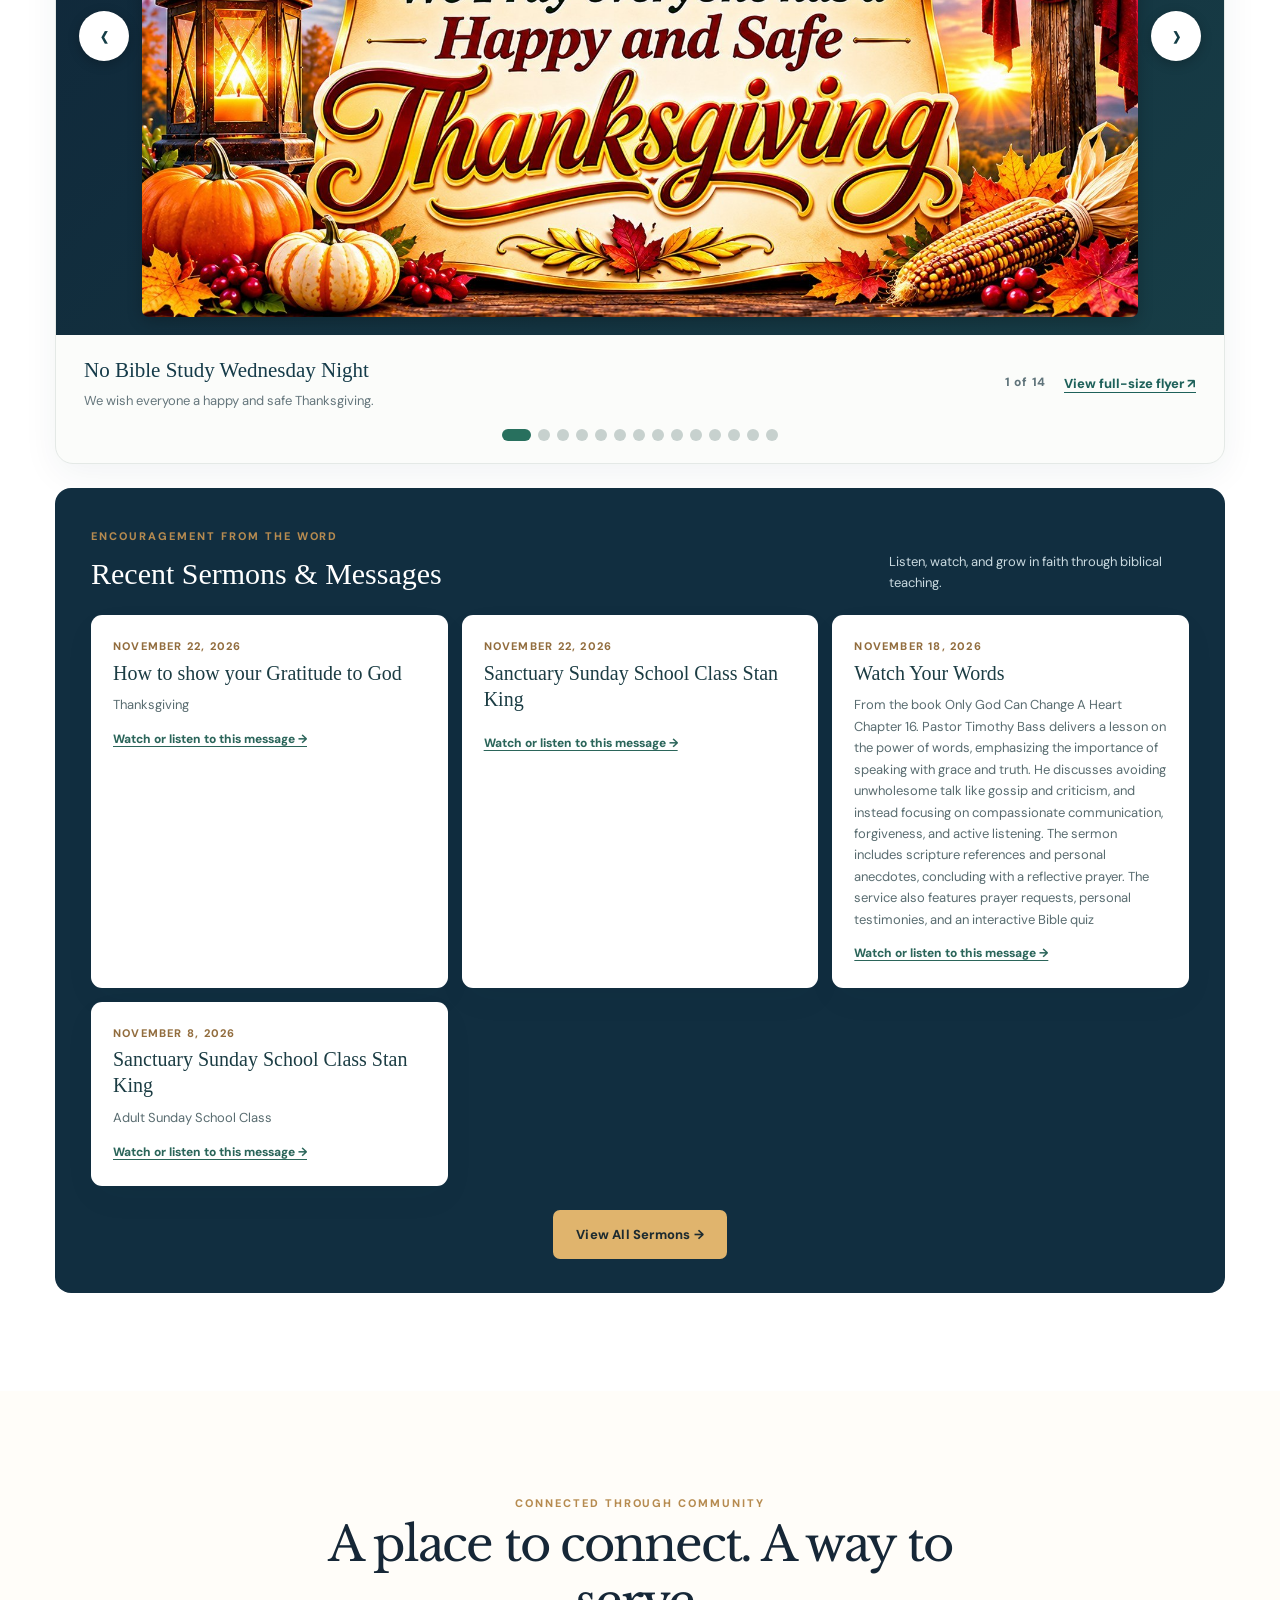
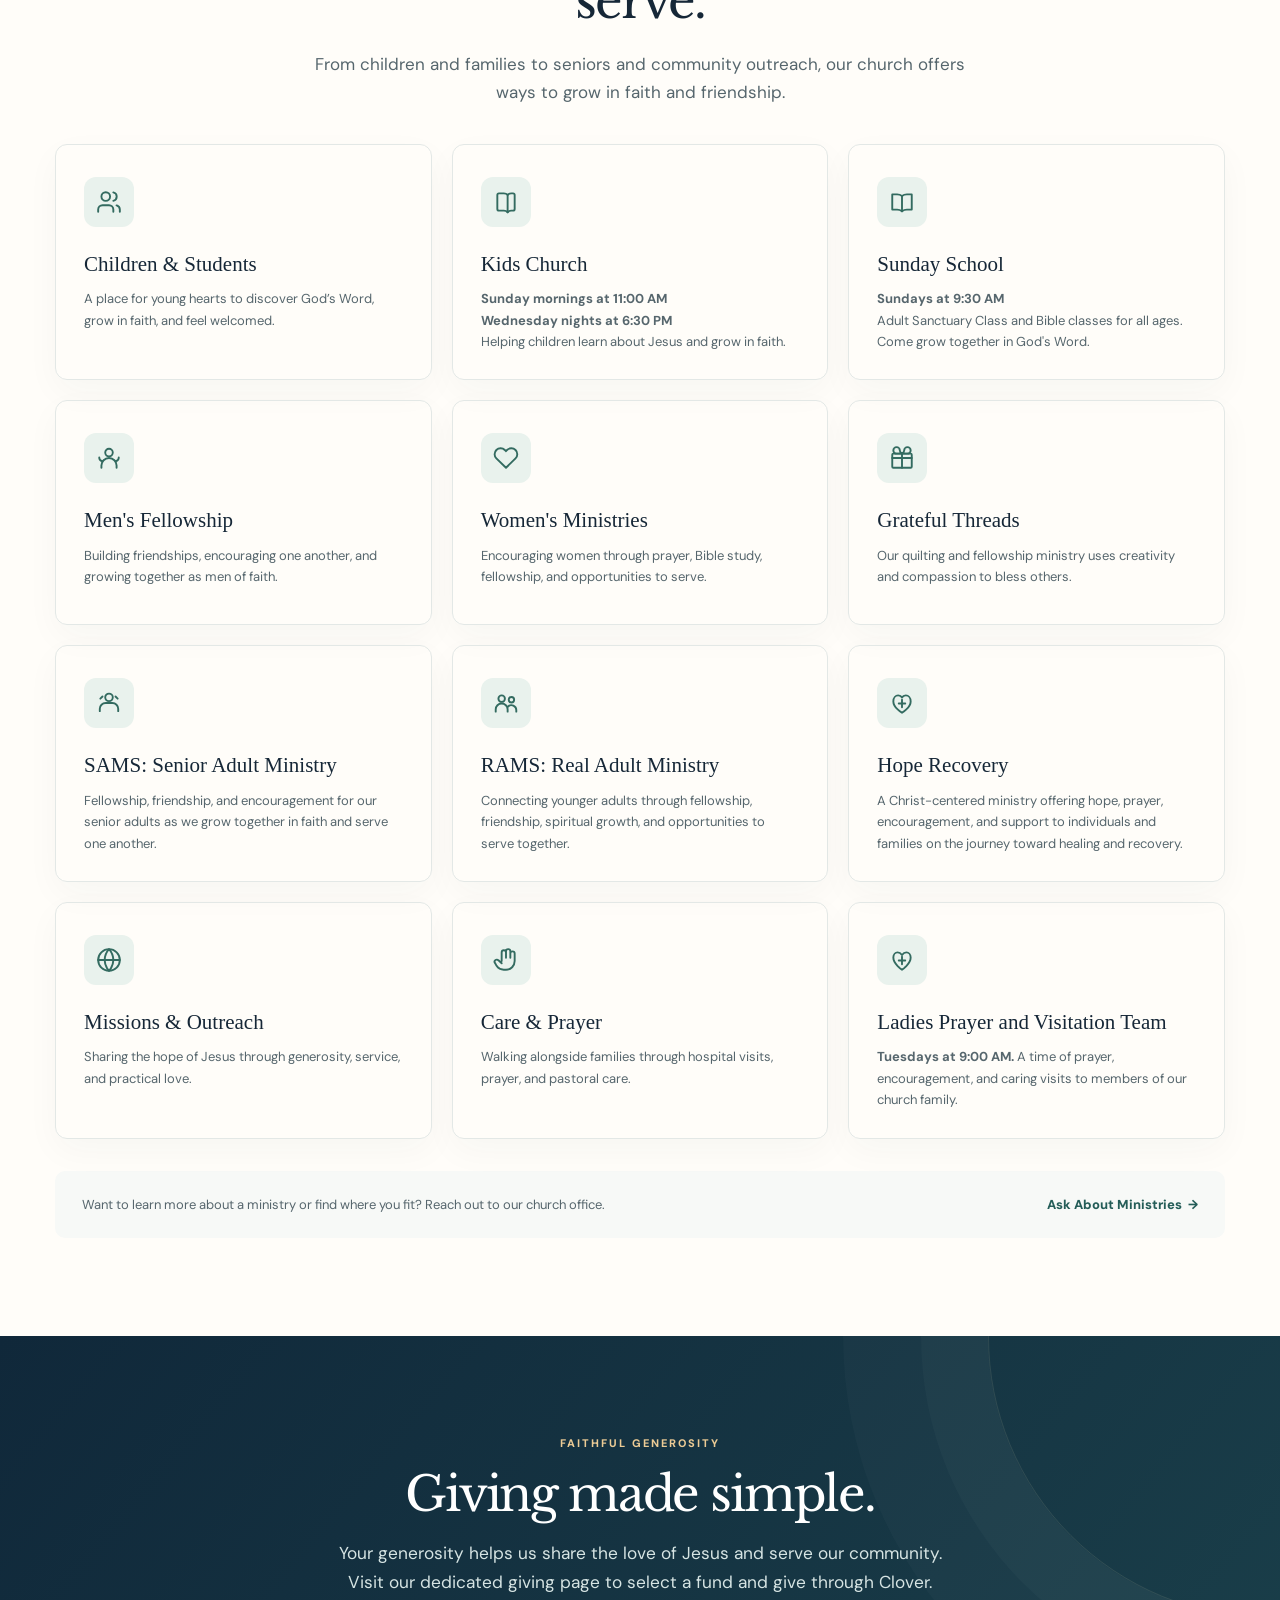
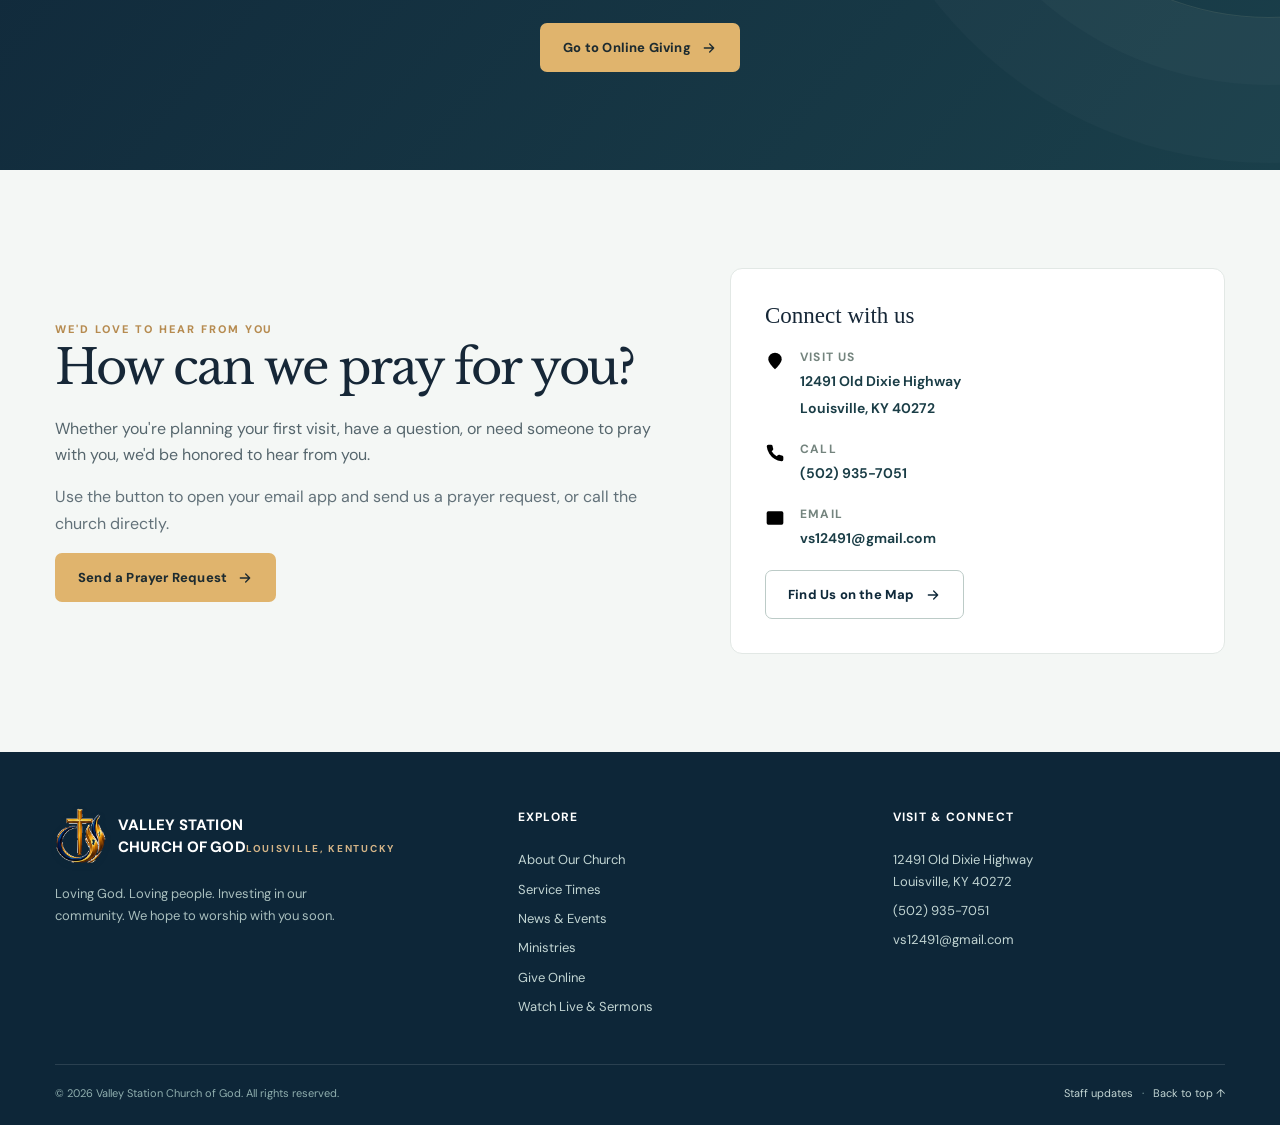
==== commit a5bbccfe: "Add Register and Connect Navigation Link" ====
--- a/index.html
+++ b/index.html
@@ -40,7 +40,7 @@
 <header class="header" id="top"><div class="container nav">
 <a class="brand" href="#top" aria-label="Valley Station Church of God homepage"><img src="assets/church-of-god-logo.png" class="brand-logo" alt="Church of God emblem" width="51" height="57"><span><span class="brand-name">VALLEY STATION<br>CHURCH OF GOD</span><span class="brand-sub">Louisville, Kentucky</span></span></a>
 <button class="menu-toggle" type="button" aria-label="Open menu" aria-expanded="false" aria-controls="site-nav"><svg viewBox="0 0 24 24" fill="none" stroke="currentColor" stroke-width="2" stroke-linecap="round"><path d="M4 7h16M4 12h16M4 17h16"/></svg></button>
-<nav class="nav-links" id="site-nav" aria-label="Main navigation"><a href="#welcome">Our Church</a><a href="#visit">Plan a Visit</a><a href="#news">News &amp; Events</a><a href="#ministries">Ministries</a><a class="nav-watch" href="/watch/"><span aria-hidden="true">▶</span> Watch Live</a><a class="btn" href="/give/">Give Online <svg aria-hidden="true" viewBox="0 0 24 24" fill="none" stroke="currentColor" stroke-width="2" stroke-linecap="round" stroke-linejoin="round"><path d="M5 12h14m-6-6 6 6-6 6"/></svg></a></nav>
+<nav class="nav-links" id="site-nav" aria-label="Main navigation"><a href="#welcome">Our Church</a><a href="#visit">Plan a Visit</a><a href="#news">News &amp; Events</a><a href="#ministries">Ministries</a><a href="/register/">Register &amp; Connect</a><a class="nav-watch" href="/watch/"><span aria-hidden="true">▶</span> Watch Live</a><a class="btn" href="/give/">Give Online <svg aria-hidden="true" viewBox="0 0 24 24" fill="none" stroke="currentColor" stroke-width="2" stroke-linecap="round" stroke-linejoin="round"><path d="M5 12h14m-6-6 6 6-6 6"/></svg></a></nav>
 </div></header>
 <main id="main">
 <section class="hero" aria-labelledby="hero-heading"><div class="container hero-inner"><div class="hero-copy"><span class="eyebrow light"><span class="tiny-cross" aria-hidden="true">✦</span> Welcome to Valley Station Church of God</span><h1 id="hero-heading">Where faith<br>becomes <em>family.</em></h1><p>A welcoming church home in Louisville, Kentucky. Come experience heartfelt worship, Bible-centered teaching, and a community growing together in Jesus Christ.</p><div class="hero-actions"><a class="btn" href="#visit">Plan Your Visit <svg aria-hidden="true" viewBox="0 0 24 24" fill="none" stroke="currentColor" stroke-width="2" stroke-linecap="round" stroke-linejoin="round"><path d="M5 12h14m-6-6 6 6-6 6"/></svg></a><a class="btn btn-outline" href="/watch/"><span class="play-icon" aria-hidden="true">▶</span> Watch Live &amp; Online <svg aria-hidden="true" viewBox="0 0 24 24" fill="none" stroke="currentColor" stroke-width="2" stroke-linecap="round" stroke-linejoin="round"><path d="M5 12h14m-6-6 6 6-6 6"/></svg></a></div><div class="hero-tags"><span>Loving God</span><span>Loving People</span><span>Investing in Our Community</span></div></div>
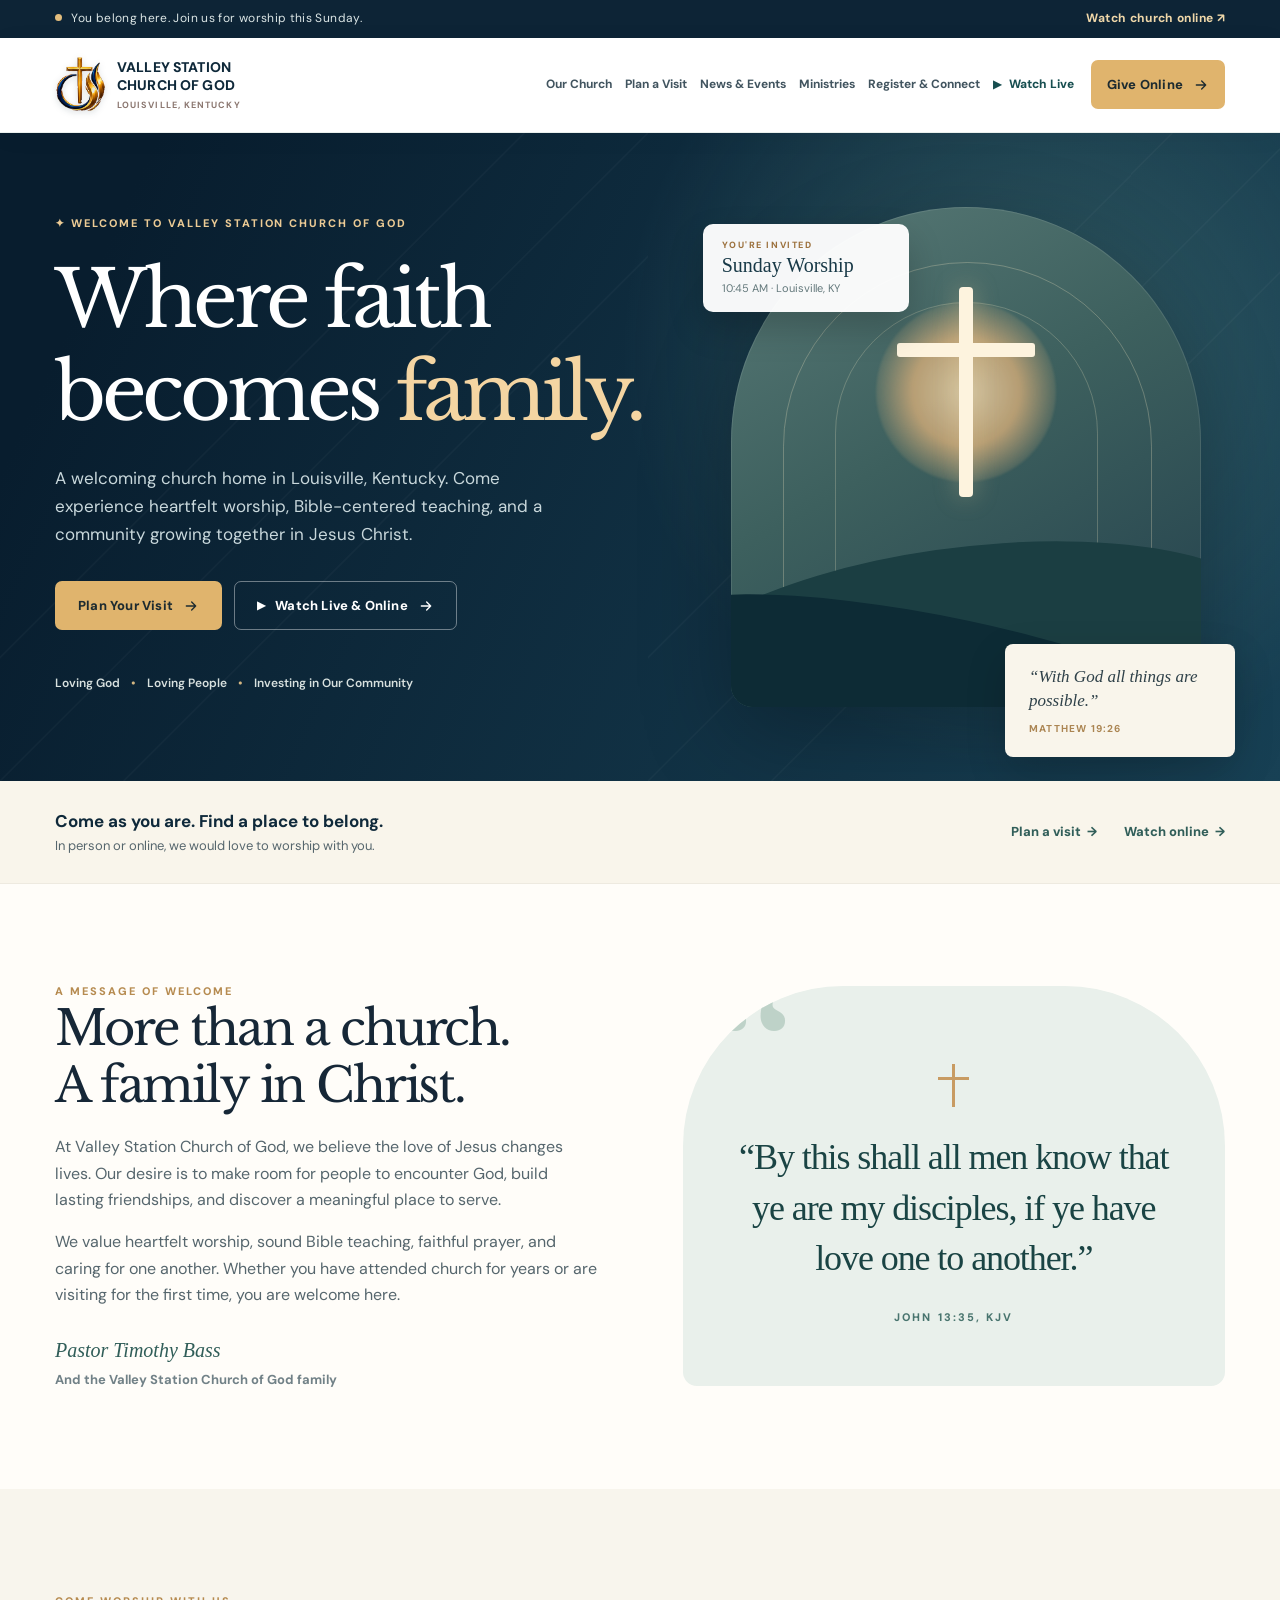
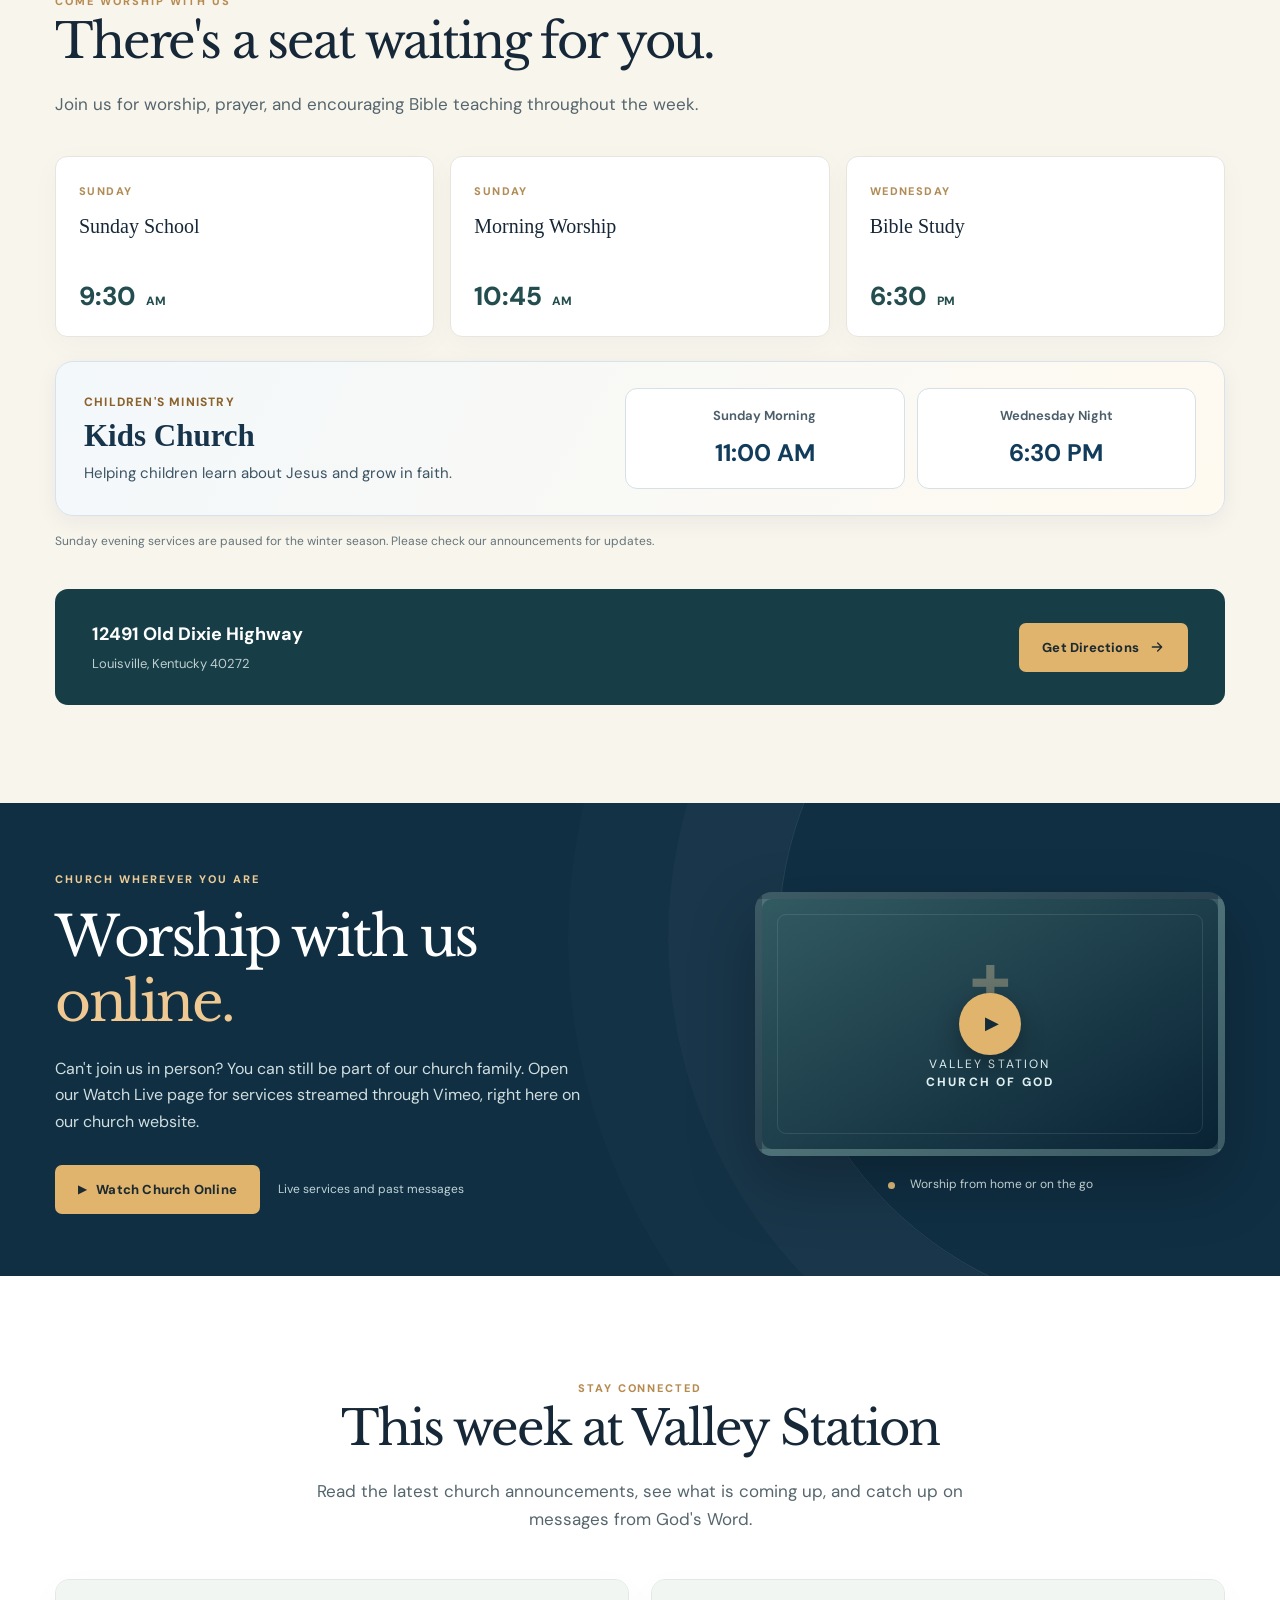
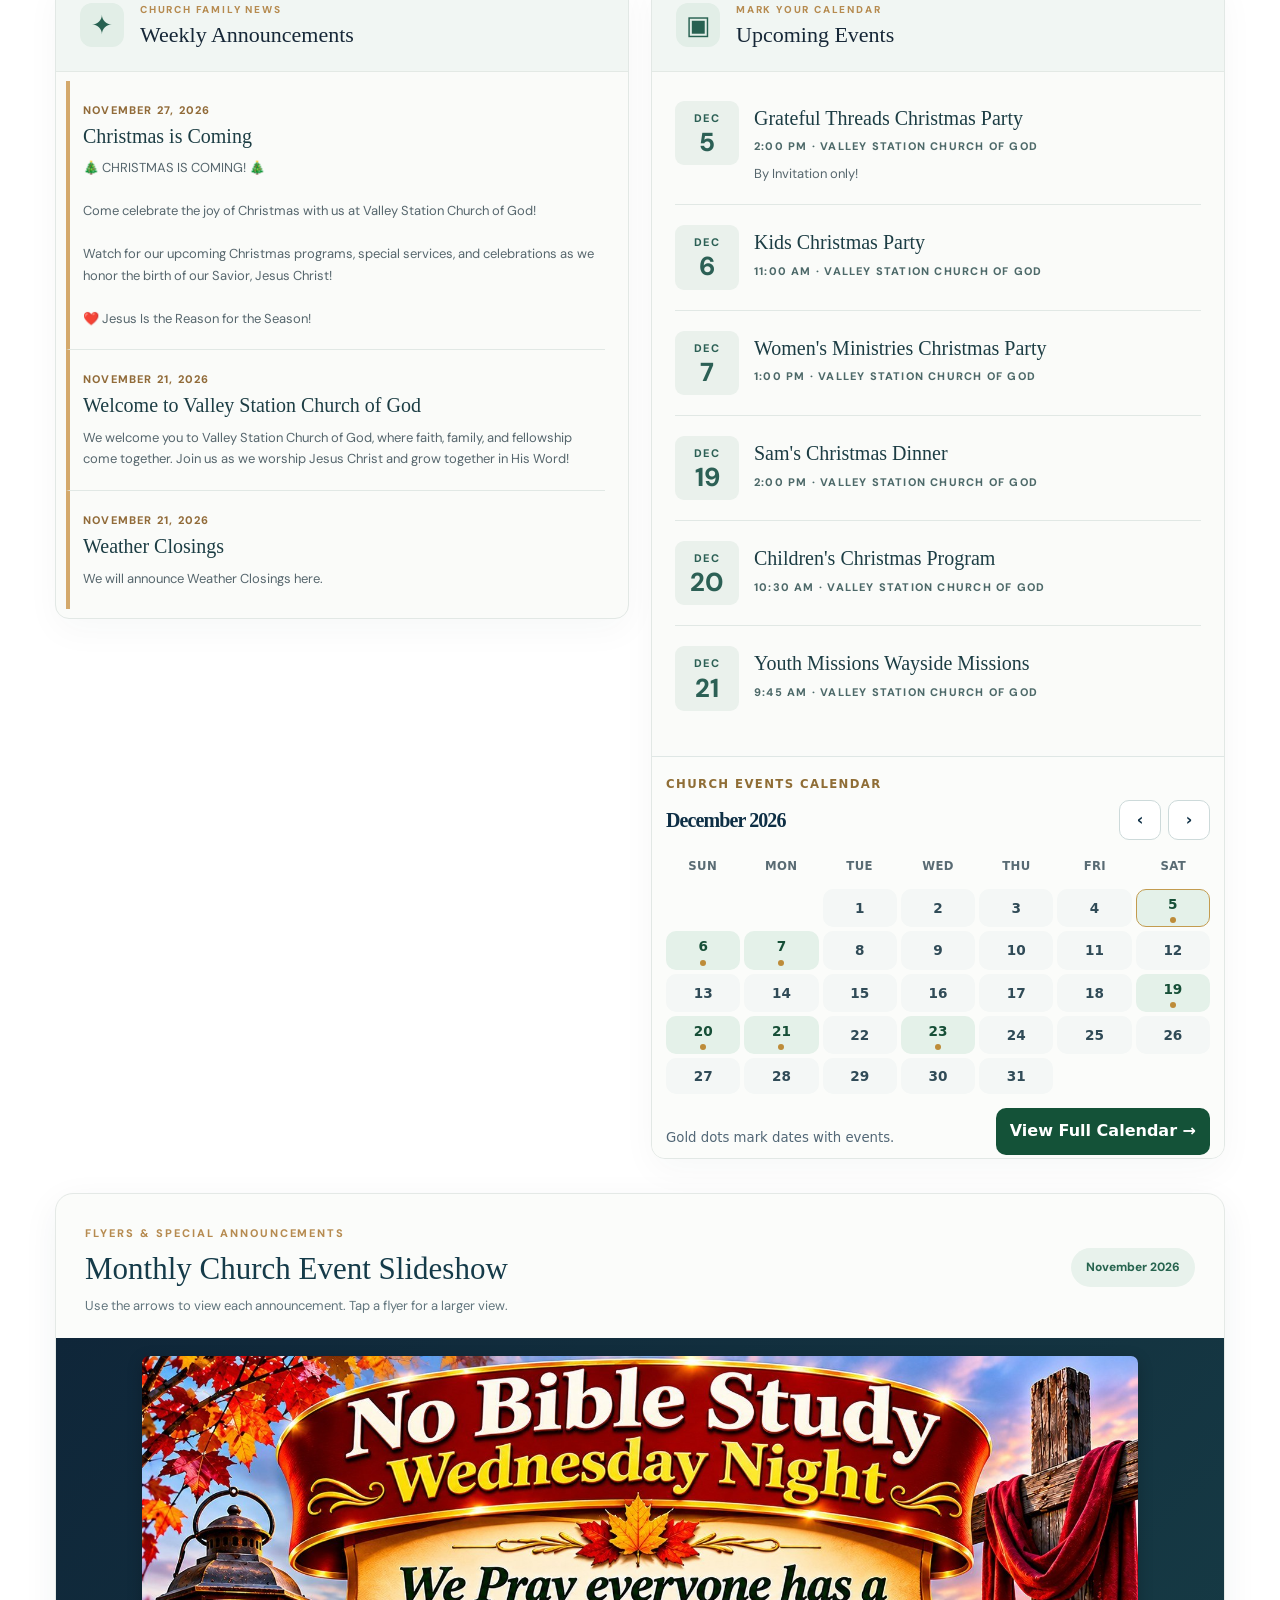
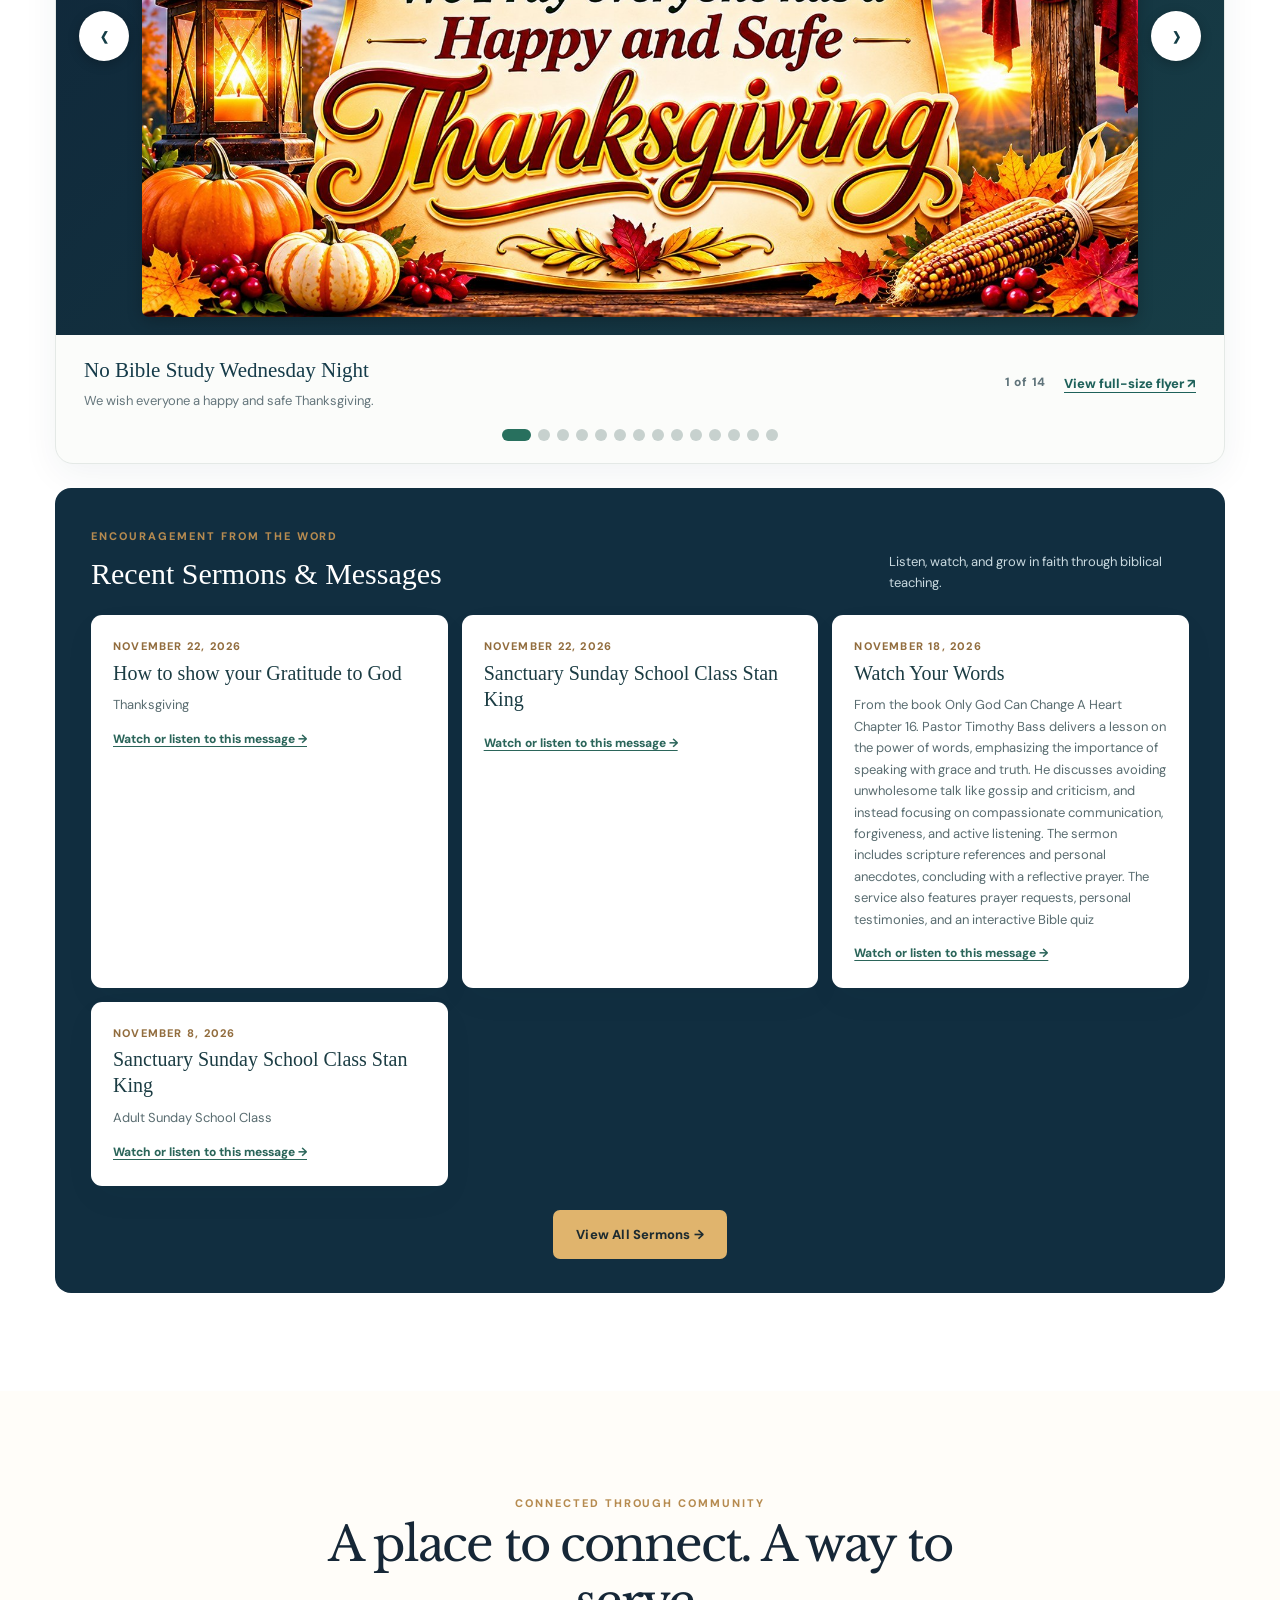
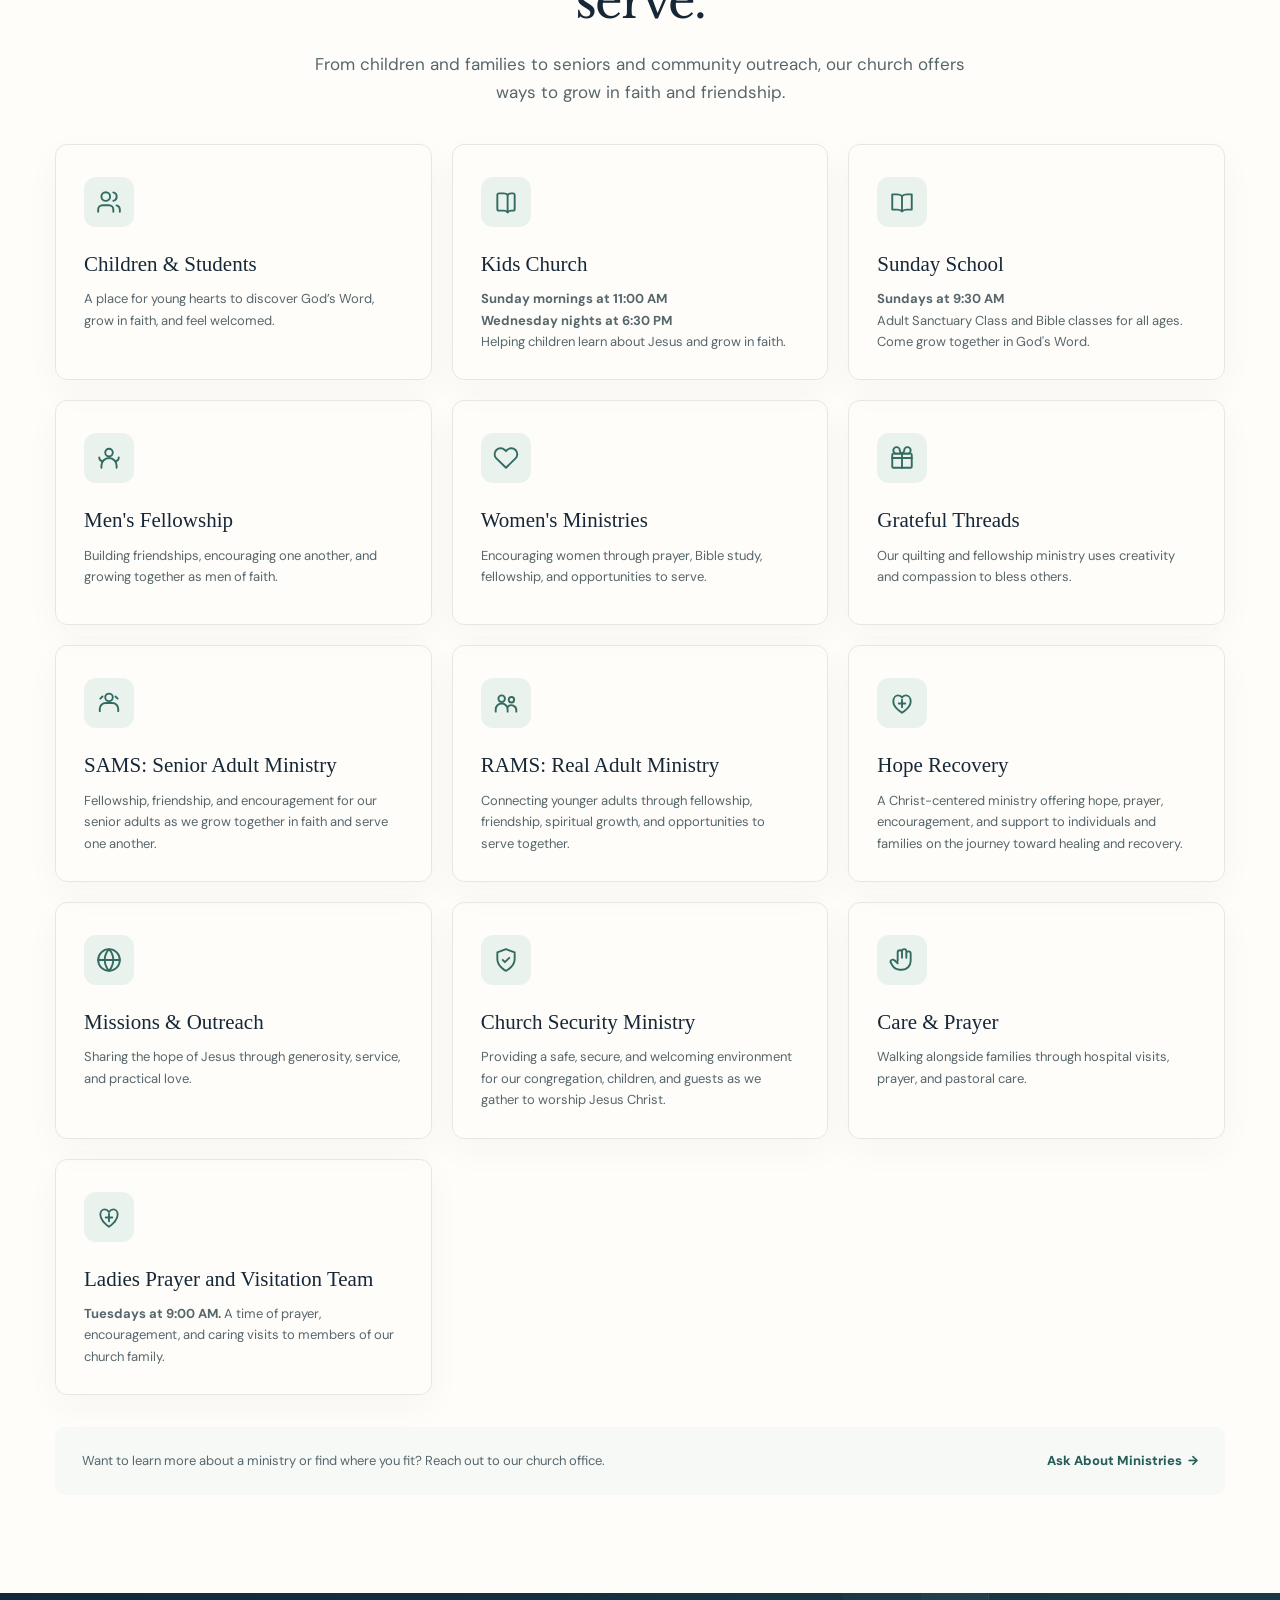
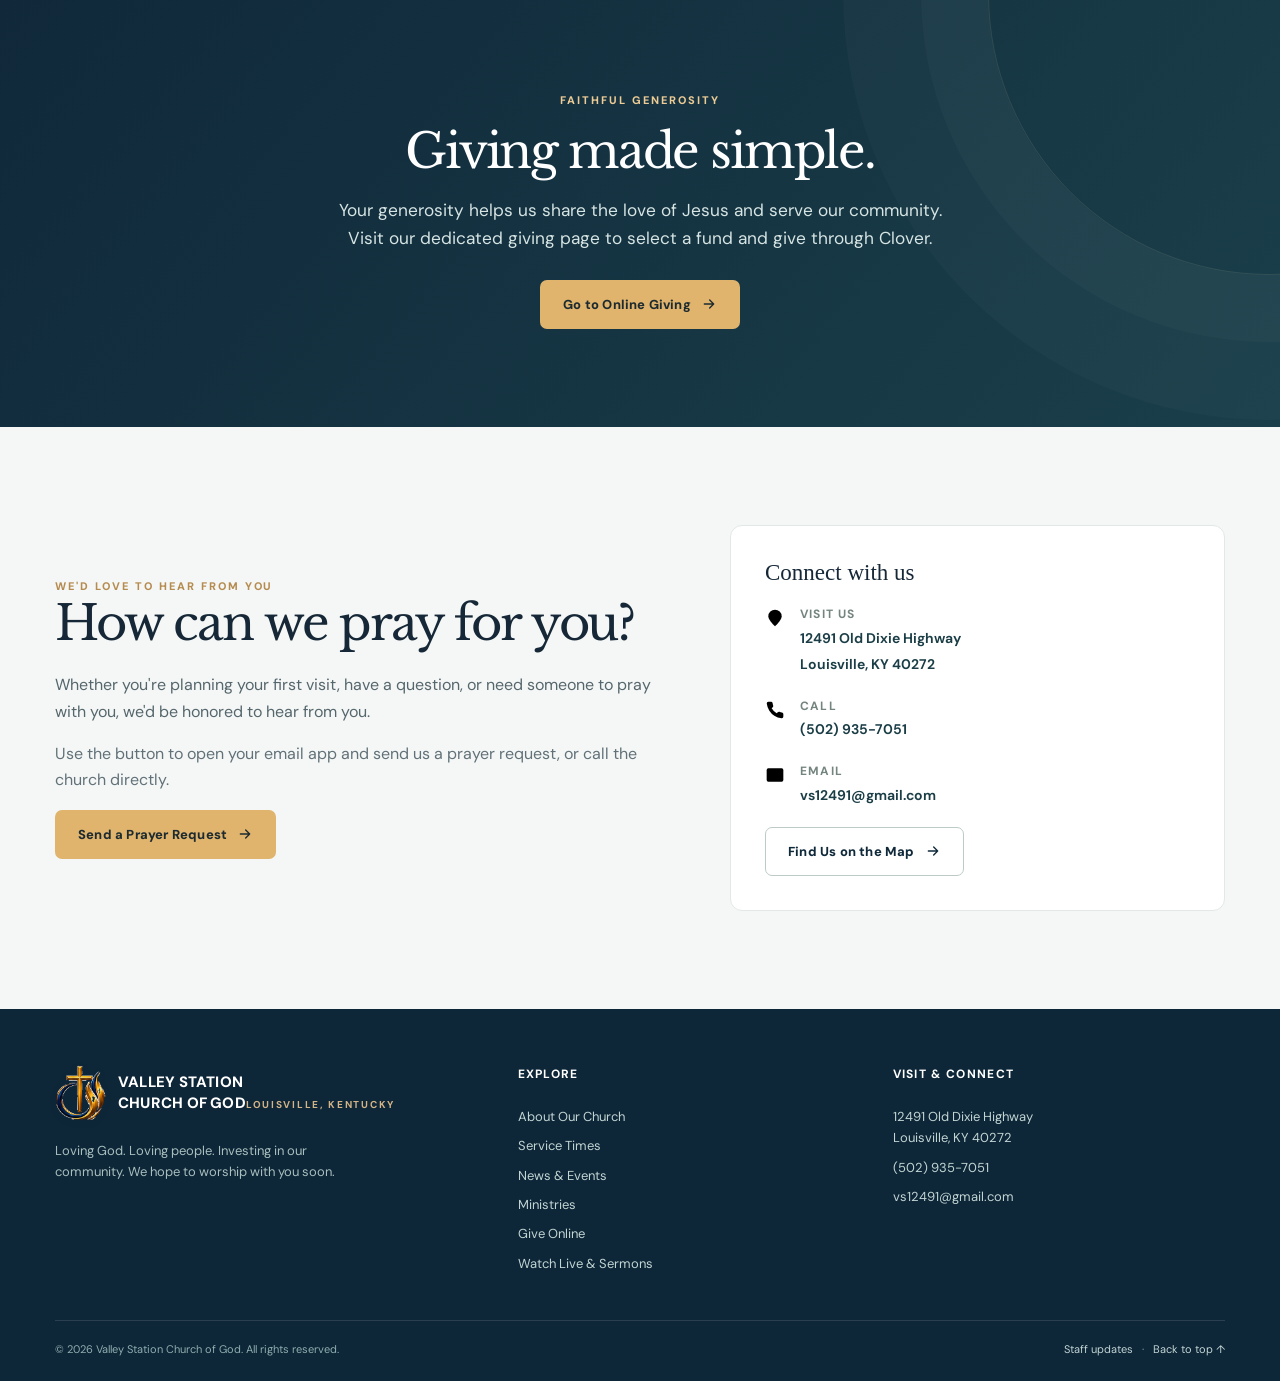
==== commit 76d4d06f: "Add Church Security Ministry to index.html Added Church Security Ministry section with details." ====
--- a/index.html
+++ b/index.html
@@ -121,7 +121,17 @@
 <article class="ministry rams-ministry"><div class="ministry-icon" aria-hidden="true"><svg viewBox="0 0 24 24" fill="none" stroke="currentColor" stroke-width="1.8" stroke-linecap="round" stroke-linejoin="round"><circle cx="8" cy="8" r="3"/><circle cx="17" cy="9" r="2.5"/><path d="M2.5 20v-2a5.5 5.5 0 0 1 11 0v2M14 15.2a4.5 4.5 0 0 1 7.5 3.3V20"/></svg></div><h3>RAMS: Real Adult Ministry</h3><p>Connecting younger adults through fellowship, friendship, spiritual growth, and opportunities to serve together.</p></article>
 <article class="ministry hope-recovery-ministry"><div class="ministry-icon"><svg viewBox="0 0 24 24" aria-hidden="true" fill="none" stroke="currentColor" stroke-width="1.8" stroke-linecap="round" stroke-linejoin="round"><path d="M12 21s-8-4.8-8-10.5C4 7.1 6.1 5 8.5 5c1.6 0 2.8.7 3.5 1.9.7-1.2 1.9-1.9 3.5-1.9 2.4 0 4.5 2.1 4.5 5.5C20 16.2 12 21 12 21Z"/><path d="M12 9v7M9 12.5h6"/></svg></div><h3>Hope Recovery</h3><p>A Christ-centered ministry offering hope, prayer, encouragement, and support to individuals and families on the journey toward healing and recovery.</p></article>
 <article class="ministry"><div class="ministry-icon"><svg viewBox="0 0 24 24" aria-hidden="true"><circle cx="12" cy="12" r="10"/><path d="M2 12h20M12 2a15.3 15.3 0 0 1 4 10 15.3 15.3 0 0 1-4 10 15.3 15.3 0 0 1-4-10 15.3 15.3 0 0 1 4-10Z"/></svg></div><h3>Missions & Outreach</h3><p>Sharing the hope of Jesus through generosity, service, and practical love.</p></article>
-<article class="ministry"><div class="ministry-icon"><svg viewBox="0 0 24 24" aria-hidden="true"><path d="M8 13V5a2 2 0 0 1 4 0v5-6a2 2 0 0 1 4 0v6-4a2 2 0 0 1 4 0v7a8 8 0 0 1-8 8h-2a8 8 0 0 1-6.7-3.6L2 15a2 2 0 0 1 3-2.7L8 15"/></svg></div><h3>Care & Prayer</h3><p>Walking alongside families through hospital visits, prayer, and pastoral care.</p></article><article class="ministry"><div class="ministry-icon"><svg viewBox="0 0 24 24" aria-hidden="true" fill="none" stroke="currentColor" stroke-width="1.8" stroke-linecap="round" stroke-linejoin="round"><path d="M12 21s-8-5.1-8-11.2C4 6.7 5.9 5 7.9 5c1.9 0 3.1 1 4.1 2.4C13 6 14.2 5 16.1 5 18.1 5 20 6.7 20 9.8 20 15.9 12 21 12 21Z"/><path d="M12 9v7M9 12.5h6"/></svg></div><h3>Ladies Prayer and Visitation Team</h3><p><strong>Tuesdays at 9:00 AM.</strong> A time of prayer, encouragement, and caring visits to members of our church family.</p></article></div><div class="ministry-cta"><p>Want to learn more about a ministry or find where you fit? Reach out to our church office.</p><a href="mailto:vs12491@gmail.com?subject=Ministry%20Information">Ask About Ministries &nbsp;→</a></div></div></section>
+<article class="ministry">
+  <div class="ministry-icon" aria-hidden="true">
+    <svg viewBox="0 0 24 24" fill="none" stroke="currentColor" stroke-width="1.8" stroke-linecap="round" stroke-linejoin="round">
+      <path d="M12 22s8-4 8-11V5l-8-3-8 3v6c0 7 8 11 8 11z"/>
+      <path d="m9 12 2 2 4-4"/>
+    </svg>
+  </div>
+  <h3>Church Security Ministry</h3>
+  <p>Providing a safe, secure, and welcoming environment for our congregation, children, and guests as we gather to worship Jesus Christ.</p>
+</article>
+  <article class="ministry"><div class="ministry-icon"><svg viewBox="0 0 24 24" aria-hidden="true"><path d="M8 13V5a2 2 0 0 1 4 0v5-6a2 2 0 0 1 4 0v6-4a2 2 0 0 1 4 0v7a8 8 0 0 1-8 8h-2a8 8 0 0 1-6.7-3.6L2 15a2 2 0 0 1 3-2.7L8 15"/></svg></div><h3>Care & Prayer</h3><p>Walking alongside families through hospital visits, prayer, and pastoral care.</p></article><article class="ministry"><div class="ministry-icon"><svg viewBox="0 0 24 24" aria-hidden="true" fill="none" stroke="currentColor" stroke-width="1.8" stroke-linecap="round" stroke-linejoin="round"><path d="M12 21s-8-5.1-8-11.2C4 6.7 5.9 5 7.9 5c1.9 0 3.1 1 4.1 2.4C13 6 14.2 5 16.1 5 18.1 5 20 6.7 20 9.8 20 15.9 12 21 12 21Z"/><path d="M12 9v7M9 12.5h6"/></svg></div><h3>Ladies Prayer and Visitation Team</h3><p><strong>Tuesdays at 9:00 AM.</strong> A time of prayer, encouragement, and caring visits to members of our church family.</p></article></div><div class="ministry-cta"><p>Want to learn more about a ministry or find where you fit? Reach out to our church office.</p><a href="mailto:vs12491@gmail.com?subject=Ministry%20Information">Ask About Ministries &nbsp;→</a></div></div></section>
 <section class="section giving" id="give" aria-labelledby="give-heading">
   <div class="container" style="text-align:center;max-width:830px;">
     <div class="eyebrow light" style="margin-bottom:14px;">Faithful Generosity</div>
